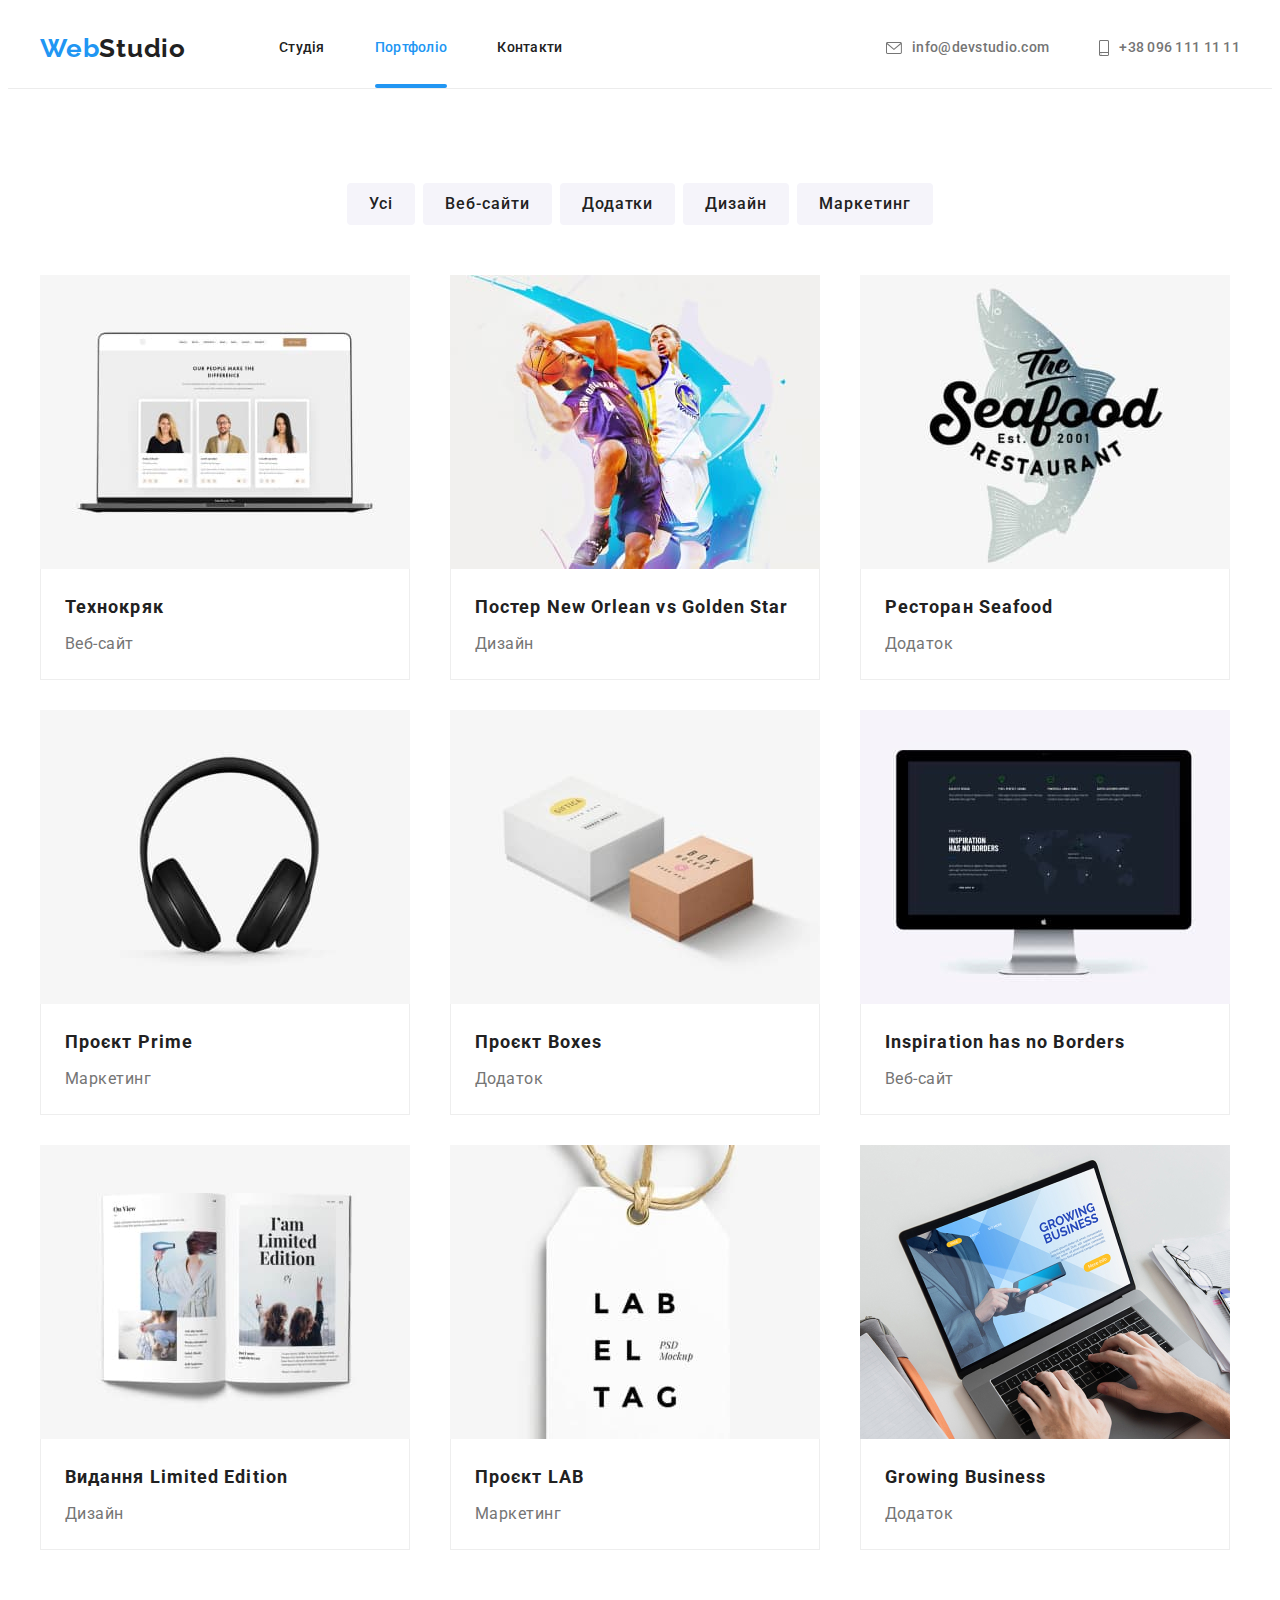
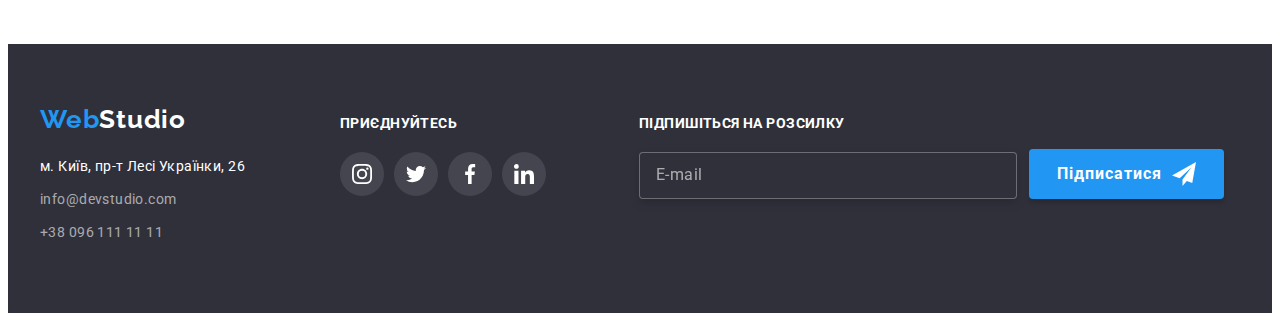
==== portfolio.html @ 40fc4e9a "start" ====
<!DOCTYPE html>
<html lang="en">
  <head>
    <meta charset="UTF-8" />
    <meta http-equiv="X-UA-Compatible" content="IE=edge" />
    <meta name="viewport" content="width=device-width, initial-scale=1.0" />
    <title>Портфоліо</title>
    <link rel="preconnect" href="https://fonts.googleapis.com" />
    <link rel="preconnect" href="https://fonts.gstatic.com" crossorigin />
    <link
      href="https://fonts.googleapis.com/css2?&family=Raleway:wght@700&family=Roboto:wght@400;500;700;900&display=swap"
      rel="stylesheet"
    />
    <link
      rel="stylesheet"
      href="https://cdnjs.cloudflare.com/ajax/libs/modern-normalize/1.1.0/modern-normalize.min.css"
      integrity="sha512-wpPYUAdjBVSE4KJnH1VR1HeZfpl1ub8YT/NKx4PuQ5NmX2tKuGu6U/JRp5y+Y8XG2tV+wKQpNHVUX03MfMFn9Q=="
      crossorigin="anonymous"
      referrerpolicy="no-referrer"
    />
    <link rel="stylesheet" href="./css/main.min.css" />
    <!-- <link rel="stylesheet" href="./css/style.css" /> -->
  </head>
  <body>
    <!-------------------- Шапка ---------------------->
    <header class="header">
      <div class="container header__container">
        <nav class="header__nav">
          <a href="./index.html" class="header__logo">Web<span>Studio</span></a>
          <ul class="header__list">
            <li class="header-list__item">
              <a href="./index.html" class="page"> Студія </a>
            </li>
            <li class="header-list__item">
              <a href="./portfolio.html" class="page current">Портфоліо</a>
            </li>
            <li class="header-list__item">
              <a href="./contacts.html" class="page">Контакти</a>
            </li>
          </ul>
        </nav>
        <ul class="header-adress">
          <li class="header-adress__item">
            <a href="mailto:info@devstudio.com" class="header-adress__link">
              <svg width="16" height="12">
                <use href="./images/sprite.svg#icon-mail"></use>
              </svg>
              info@devstudio.com
            </a>
          </li>
          <li class="header-adress__item">
            <a href="tel:+380961111111" class="header-adress__link">
              <svg width="10" height="16">
                <use href="./images/sprite.svg#icon-smartphone"></use>
              </svg>
              +38 096 111 11 11
            </a>
          </li>
        </ul>
      </div>
    </header>
    <main>
      <!-------------------- Наші роботи ---------------------->
      <section class="works">
        <div class="container works-container">
          <h1 class="visually-hidden">Наші роботи</h1>
          <ul class="works-list-top">
            <li class="works-item-top">
              <button type="button" class="button-all btn">Усі</button>
            </li>
            <li class="works-item-top">
              <button type="button" class="button-web btn">Веб-сайти</button>
            </li>
            <li class="works-item-top">
              <button type="button" class="button-add btn">Додатки</button>
            </li>
            <li class="works-item-top">
              <button type="button" class="button-design btn">Дизайн</button>
            </li>
            <li class="works-item-top">
              <button type="button" class="button-mark btn">Маркетинг</button>
            </li>
          </ul>
          <ul class="works-list-bottom">
            <li class="works-item-bottom cards">
              <a class="works-link cards-link" href="#">
                <div class="box">
                  <img
                    src="./images/technokrak.jpg"
                    alt="Технокряк"
                    width="370"
                    height="294"
                  />
                  <p class="works-text-box">
                    Ресурс пропонує комплексні пропозиції з різним рівнем
                    функціоналу та сервісів. Все це дозволить відвідувачу
                    отримати вичерпні відомості про компанію чи приватну особу.
                  </p>
                </div>
                <div class="border-text-card">
                  <h2 class="works-h-two">Технокряк</h2>
                  <p class="works-text">Веб-сайт</p>
                </div>
              </a>
            </li>
            <li class="works-item-bottom cards">
              <a class="works-link cards-link" href="#">
                <div class="box">
                  <img
                    src="./images/basketball.jpg"
                    alt="Постер New Orlean vs Golden Star"
                    width="370"
                    height="294"
                  />
                  <p class="works-text-box">
                    Ресурс пропонує комплексні пропозиції з різним рівнем
                    функціоналу та сервісів. Все це дозволить відвідувачу
                    отримати вичерпні відомості про компанію чи приватну особу.
                  </p>
                </div>
                <div class="border-text-card">
                  <h2 class="works-h-two">Постер New Orlean vs Golden Star</h2>
                  <p class="works-text">Дизайн</p>
                </div>
              </a>
            </li>
            <li class="works-item-bottom cards">
              <a class="works-link cards-link" href="#">
                <div class="box">
                  <img
                    src="./images/restaurant.jpg"
                    alt="Ресторан Seafood"
                    width="370"
                    height="294"
                  />
                  <p class="works-text-box">
                    Ресурс пропонує комплексні пропозиції з різним рівнем
                    функціоналу та сервісів. Все це дозволить відвідувачу
                    отримати вичерпні відомості про компанію чи приватну особу.
                  </p>
                </div>
                <div class="border-text-card">
                  <h2 class="works-h-two">Ресторан Seafood</h2>
                  <p class="works-text">Додаток</p>
                </div>
              </a>
            </li>
            <li class="works-item-bottom cards">
              <a class="works-link cards-link" href="#">
                <div class="box">
                  <img
                    src="./images/voise.jpg"
                    alt="Проєкт Prime"
                    width="370"
                    height="294"
                  />
                  <p class="works-text-box">
                    Ресурс пропонує комплексні пропозиції з різним рівнем
                    функціоналу та сервісів. Все це дозволить відвідувачу
                    отримати вичерпні відомості про компанію чи приватну особу.
                  </p>
                </div>
                <div class="border-text-card">
                  <h2 class="works-h-two">Проєкт Prime</h2>
                  <p class="works-text">Маркетинг</p>
                </div>
              </a>
            </li>
            <li class="works-item-bottom cards">
              <a class="works-link cards-link" href="#">
                <div class="box">
                  <img
                    src="./images/boxes.jpg"
                    alt="Проєкт Boxes"
                    width="370"
                    height="294"
                  />
                  <p class="works-text-box">
                    Ресурс пропонує комплексні пропозиції з різним рівнем
                    функціоналу та сервісів. Все це дозволить відвідувачу
                    отримати вичерпні відомості про компанію чи приватну особу.
                  </p>
                </div>
                <div class="border-text-card">
                  <h2 class="works-h-two">Проєкт Boxes</h2>
                  <p class="works-text">Додаток</p>
                </div>
              </a>
            </li>
            <li class="works-item-bottom cards">
              <a class="works-link cards-link" href="#">
                <div class="box">
                  <img
                    src="./images/computer.jpg"
                    alt="Inspiration has no Borders"
                    width="370"
                    height="294"
                  />
                  <p class="works-text-box">
                    Ресурс пропонує комплексні пропозиції з різним рівнем
                    функціоналу та сервісів. Все це дозволить відвідувачу
                    отримати вичерпні відомості про компанію чи приватну особу.
                  </p>
                </div>
                <div class="border-text-card">
                  <h2 class="works-h-two">Inspiration has no Borders</h2>
                  <p class="works-text">Веб-сайт</p>
                </div>
              </a>
            </li>
            <li class="works-item-bottom cards">
              <a class="works-link cards-link" href="#">
                <div class="box">
                  <img
                    src="./images/book.jpg"
                    alt="Видання Limited Edition"
                    width="370"
                    height="294"
                  />
                  <p class="works-text-box">
                    Ресурс пропонує комплексні пропозиції з різним рівнем
                    функціоналу та сервісів. Все це дозволить відвідувачу
                    отримати вичерпні відомості про компанію чи приватну особу.
                  </p>
                </div>
                <div class="border-text-card">
                  <h2 class="works-h-two">Видання Limited Edition</h2>
                  <p class="works-text">Дизайн</p>
                </div>
              </a>
            </li>
            <li class="works-item-bottom cards">
              <a class="works-link cards-link" href="#">
                <div class="box">
                  <img
                    src="./images/ticket.jpg"
                    alt="Проєкт LAB"
                    width="370"
                    height="294"
                  />
                  <p class="works-text-box">
                    Ресурс пропонує комплексні пропозиції з різним рівнем
                    функціоналу та сервісів. Все це дозволить відвідувачу
                    отримати вичерпні відомості про компанію чи приватну особу.
                  </p>
                </div>
                <div class="border-text-card">
                  <h2 class="works-h-two">Проєкт LAB</h2>
                  <p class="works-text">Маркетинг</p>
                </div>
              </a>
            </li>
            <li class="works-item-bottom cards">
              <a class="works-link cards-link" href="#">
                <div class="box">
                  <img
                    src="./images/laptop.jpg"
                    alt="Growing Business"
                    width="370"
                    height="294"
                  />
                  <p class="works-text-box">
                    Ресурс пропонує комплексні пропозиції з різним рівнем
                    функціоналу та сервісів. Все це дозволить відвідувачу
                    отримати вичерпні відомості про компанію чи приватну особу.
                  </p>
                </div>
                <div class="border-text-card">
                  <h2 class="works-h-two">Growing Business</h2>
                  <p class="works-text">Додаток</p>
                </div>
              </a>
            </li>
          </ul>
        </div>
      </section>
    </main>
    <!-------------------- Укриття ---------------------->
    <footer class="footer">
      <div class="container footer-container">
        <div class="footer-box-one">
          <a href="./index.html" class="footer__logo">Web<span>Studio</span></a>
          <address class="address">
            <ul class="footer-list">
              <li class="footer-item">
                <a
                  href="https://goo.gl/maps/U3GMHrHtX6qRxoSj9"
                  rel="noopener nofollow noreferrer"
                  target="_blank"
                  class="map"
                  >м. Київ, пр-т Лесі Українки, 26</a
                >
              </li>
              <li class="footer-item">
                <a href="mailto:info@devstudio.com" class="footer-adress-link"
                  >info@devstudio.com</a
                >
              </li>
              <li class="footer-item">
                <a href="tel:+380961111111" class="footer-adress-link"
                  >+38 096 111 11 11</a
                >
              </li>
            </ul>
          </address>
        </div>
        <div class="footer-box-two">
          <h3 class="footer-h-three">приєднуйтесь</h3>
          <ul class="footer-icon-list">
            <li class="footer-icon-item">
              <a href="#" class="footer-icon-link">
                <svg width="20" height="20">
                  <use href="./images/sprite.svg#icon-instagram"></use>
                </svg>
              </a>
            </li>
            <li class="footer-icon-item">
              <a href="#" class="footer-icon-link">
                <svg width="20" height="20">
                  <use href="./images/sprite.svg#icon-twitter"></use>
                </svg>
              </a>
            </li>
            <li class="footer-icon-item">
              <a href="#" class="footer-icon-link">
                <svg width="20" height="20">
                  <use href="./images/sprite.svg#icon-facebook"></use>
                </svg>
              </a>
            </li>
            <li class="footer-icon-item">
              <a href="#" class="footer-icon-link">
                <svg width="20" height="20">
                  <use href="./images/sprite.svg#icon-linkedin"></use>
                </svg>
              </a>
            </li>
          </ul>
        </div>
        <div class="footer-box-three">
          <form class="form-box">
            <label for="email">
              <span class="form-text">Підпишіться на розсилку</span>
              <input
                id="email"
                class="form-input"
                type="email"
                placeholder="E-mail"
                name="email"
                autocomplete="email"
              />
            </label>
            <button type="submit" class="form-btn">
              Підписатися
              <svg width="24" height="24">
                <use href="./images/sprite.svg#icon-telegram"></use>
              </svg>
            </button>
          </form>
        </div>
      </div>
    </footer>
  </body>
</html>
---- css/main.min.css ----
h1,h2,h3,h4,h5,h6,ul,p{margin:0px;padding:0px;border:0px}address{font-style:normal}a{text-decoration:none}img{display:block}.container{width:1200px;padding-left:15px;padding-right:15px;margin:0 auto}@media screen and (max-width: 767px){.container{width:100%}}.visually-hidden{position:absolute;white-space:nowrap;width:1px;height:1px;overflow:hidden;border:0;padding:0;clip:rect(0 0 0 0);-webkit-clip-path:inset(50%);clip-path:inset(50%);margin:-1px}.header__logo{font-family:"Raleway",sans-serif;font-weight:700;font-size:26px;line-height:1.19;letter-spacing:.03em;color:#2196f3;text-decoration:none;display:inline-block;margin-right:93px}.header__logo>span{font-family:"Raleway",sans-serif;font-weight:700;font-size:26px;line-height:1.19;letter-spacing:.03em;color:#212121;display:inline-block}.header{border-bottom:1px solid #ececec}.header__container{display:flex}.header__nav{display:flex;align-items:center}.header__list{list-style:none;display:flex;gap:50px}.page{position:relative;text-decoration:none;font-family:"Roboto",sans-serif;font-weight:500;font-size:14px;line-height:1.14;letter-spacing:.02em;color:#212121;display:inline-block;padding-top:32px;padding-bottom:32px;transition:color 250ms cubic-bezier(0.4, 0, 0.2, 1)}.page:hover{color:#2196f3;transition:color 250ms cubic-bezier(0.4, 0, 0.2, 1)}.page:focus{color:#2196f3;transition:color 250ms cubic-bezier(0.4, 0, 0.2, 1)}.header-adress{list-style:none;display:flex;margin-left:auto;gap:50px;align-items:center}.header-adress__link{text-decoration:none;font-family:"Roboto",sans-serif;font-weight:500;font-size:14px;line-height:1.14;letter-spacing:.02em;color:#757575;display:inline-block;padding-top:32px;padding-bottom:32px;fill:#757575;display:flex;align-items:center;gap:10px;transition:color 250ms cubic-bezier(0.4, 0, 0.2, 1),fill 250ms cubic-bezier(0.4, 0, 0.2, 1)}.header-adress__link:hover{color:#2196f3;fill:#2196f3;transition:color 250ms cubic-bezier(0.4, 0, 0.2, 1),fill 250ms cubic-bezier(0.4, 0, 0.2, 1)}.header-adress__link:focus{color:#2196f3;fill:#2196f3;transition:color 250ms cubic-bezier(0.4, 0, 0.2, 1),fill 250ms cubic-bezier(0.4, 0, 0.2, 1)}.current{color:#2196f3}.current::after{content:"";position:absolute;background-color:#2196f3;border-radius:2px;width:100%;height:4px;left:0;bottom:0}.backdrop{position:fixed;width:100%;height:100%;top:0;left:0;opacity:1;background-color:rgba(0,0,0,.2);transition:visibility 250ms cubic-bezier(0.4, 0, 0.2, 1),opacity 250ms cubic-bezier(0.4, 0, 0.2, 1)}.backdrop.is-hidden{visibility:none;opacity:0;pointer-events:none}.backdrop.is-hidden>.modal{transform:scaleX(0)}.modal-button{position:absolute;top:10px;right:10px;display:flex;width:30px;height:30px;background:#fff;border:1px solid rgba(0,0,0,.1);border-radius:50%;cursor:pointer;align-items:center;justify-content:center;transition:border 250ms cubic-bezier(0.4, 0, 0.2, 1),fill 250ms cubic-bezier(0.4, 0, 0.2, 1)}.modal-button:hover{border:1px solid #2196f3;transition:border 250ms cubic-bezier(0.4, 0, 0.2, 1),fill 250ms cubic-bezier(0.4, 0, 0.2, 1);fill:#2196f3}.modal-button:focus{border:1px solid #2196f3;transition:border 250ms cubic-bezier(0.4, 0, 0.2, 1),fill 250ms cubic-bezier(0.4, 0, 0.2, 1);fill:#2196f3}.modal{position:absolute;width:528px;height:581px;top:50%;left:50%;translate:-50% -50%;padding:40px;background-color:#fff;box-shadow:0px 1px 3px rgba(0,0,0,.12),0px 1px 1px rgba(0,0,0,.14),0px 2px 1px rgba(0,0,0,.2);border-radius:4px;transform:scaleX(100%);transition:transform 1000ms cubic-bezier(0.4, 0, 0.2, 1)}.icon-modal-btn{transform:rotateZ(0deg);transition:transform 1000ms cubic-bezier(0.4, 0, 0.2, 1)}.modal-button:hover .icon-modal-btn,.modal-button:focus .icon-modal-btn{transform:rotateZ(360deg)}.modal-tittle{font-family:"Roboto",sans-serif;font-weight:700;font-size:20px;line-height:1.15;text-align:center;letter-spacing:.03em;color:#212121;margin-bottom:12px}.form-text-modal{display:block;font-family:"Roboto",sans-serif;font-weight:400;font-size:12px;line-height:1.1666666667;letter-spacing:.01em;margin-bottom:4px;color:#757575}.form-name-box{margin-bottom:10px}.form-tel-box{margin-bottom:10px}.form-email-box{margin-bottom:10px}.form-textarea-box{margin-bottom:20px}.input-modal{width:100%;height:40px;padding-left:42px;border:1px solid rgba(33,33,33,.2);border-radius:4px}.textarea{font-family:"Roboto";font-style:normal;font-weight:400;font-size:12px;line-height:14px;letter-spacing:.01em;width:100%;border:1px solid rgba(33,33,33,.2);border-radius:4px;resize:none;padding-top:12px;padding-left:16px}.textarea:focus{outline:rgba(0,0,0,0);border-color:#2196f3}.textarea::-moz-placeholder{font-family:"Roboto",sans-serif;font-weight:400;font-size:12px;line-height:1.16;letter-spacing:.01em;color:rgba(117,117,117,.5)}.textarea:-ms-input-placeholder{font-family:"Roboto",sans-serif;font-weight:400;font-size:12px;line-height:1.16;letter-spacing:.01em;color:rgba(117,117,117,.5)}.textarea::placeholder{font-family:"Roboto",sans-serif;font-weight:400;font-size:12px;line-height:1.16;letter-spacing:.01em;color:rgba(117,117,117,.5)}.modal-checkbox{position:absolute;white-space:nowrap;width:1px;height:1px;overflow:hidden;border:0;padding:0;clip:rect(0 0 0 0);-webkit-clip-path:inset(50%);clip-path:inset(50%);margin:-1px}.checkbox-flex{display:flex;justify-content:center;align-items:center;margin-bottom:30px}.checkbox-text{display:flex;font-family:"Roboto",sans-serif;font-weight:400;font-size:14px;line-height:1.71;letter-spacing:.03em;color:#757575;align-items:center;gap:8px}.checkbox-link{color:#2196f3;text-decoration:underline}.span-icon{width:16px;height:15px;border:2px solid #212121;border-radius:4px;cursor:pointer;margin-right:8px}.modal-checkbox:checked+.span-icon{border:rgba(0,0,0,0);background-image:url(../images/icon-check.svg);background-position:center;background-repeat:no-repeat;background-size:contain;background-color:#2196f3}.form-modal-btn{display:block;font-family:"Roboto",sans-serif;font-weight:700;font-size:16px;line-height:1.87;margin:0 auto;padding:10px 52px;letter-spacing:.06em;color:#fff;background:#2196f3;box-shadow:0px 4px 4px rgba(0,0,0,.15);border-radius:4px;border:none;cursor:pointer;transition:background-color 250ms cubic-bezier(0.4, 0, 0.2, 1),box-shadow 250ms cubic-bezier(0.4, 0, 0.2, 1)}.form-modal-btn:hover{background-color:#188ce8;transition:background-color 250ms cubic-bezier(0.4, 0, 0.2, 1),box-shadow 250ms cubic-bezier(0.4, 0, 0.2, 1)}.form-modal-btn:focus{background-color:#188ce8;transition:background-color 250ms cubic-bezier(0.4, 0, 0.2, 1),box-shadow 250ms cubic-bezier(0.4, 0, 0.2, 1)}.input-wrap{position:relative}.icon-modal{position:absolute;left:12px;top:50%;transform:translateY(-50%)}.input-modal:focus{outline:rgba(0,0,0,0);border:1px solid #2196f3}.input-modal:focus+.icon-modal{fill:#2196f3}.hero{background-color:#c4c4c4;background-image:linear-gradient(to right, rgba(47, 48, 58, 0.4), rgba(47, 48, 58, 0.4)),url(../images/background.jpg);background-repeat:no-repeat;background-size:cover;background-position:center;text-align:center;padding-top:200px;padding-bottom:200px;max-width:1600px;margin:0 auto}.hero-h-one{font-family:"Roboto",sans-serif;font-weight:900;font-size:44px;line-height:1.36em;letter-spacing:.06em;text-transform:uppercase;color:#fff;text-align:center;max-width:696px;margin:0 auto 30px}@media screen and (max-width: 479px){.hero-h-one{font-family:"Roboto",sans-serif;font-weight:900;font-size:26px;line-height:1.62;text-align:center;letter-spacing:.06em;text-transform:uppercase;color:#fff}}.hero-btn{font-family:"Roboto";font-weight:700;font-size:16px;line-height:1.87;letter-spacing:.06em;color:#fff;background:#2196f3;border-radius:4px;border:none;cursor:pointer;display:inline;width:216px;height:50px;box-shadow:0px 4px 4px rgba(0,0,0,.15);transition:background-color 250ms cubic-bezier(0.4, 0, 0.2, 1),box-shadow 250ms cubic-bezier(0.4, 0, 0.2, 1)}.hero-btn:hover{background:#188ce8;transition:background-color 250ms cubic-bezier(0.4, 0, 0.2, 1),box-shadow 250ms cubic-bezier(0.4, 0, 0.2, 1)}.hero-btn:focus{background:#188ce8;transition:background-color 250ms cubic-bezier(0.4, 0, 0.2, 1),box-shadow 250ms cubic-bezier(0.4, 0, 0.2, 1)}.btn{cursor:pointer;font-family:"Roboto";font-weight:500;font-size:16px;line-height:30px;display:flex;align-items:center;text-align:center;letter-spacing:.06em;color:#212121;background:#f5f4fa;border-radius:4px;border:none;transition:background-color 250ms cubic-bezier(0.4, 0, 0.2, 1),box-shadow 250ms cubic-bezier(0.4, 0, 0.2, 1)}.btn:hover{background-color:#2196f3;color:#fff;box-shadow:0px 3px 1px rgba(0,0,0,.1),0px 1px 2px rgba(0,0,0,.08),0px 2px 2px rgba(0,0,0,.12);border-radius:4px;transition:background-color 250ms cubic-bezier(0.4, 0, 0.2, 1),box-shadow 250ms cubic-bezier(0.4, 0, 0.2, 1)}.btn:focus{background-color:#2196f3;color:#fff;box-shadow:0px 3px 1px rgba(0,0,0,.1),0px 1px 2px rgba(0,0,0,.08),0px 2px 2px rgba(0,0,0,.12);border-radius:4px;transition:background-color 250ms cubic-bezier(0.4, 0, 0.2, 1),box-shadow 250ms cubic-bezier(0.4, 0, 0.2, 1)}.advantages{padding-top:94px;padding-bottom:94px}.advantages-item{width:270px}@media screen and (min-width: 480px){.advantages-item{width:450px;display:inline-block}}.advantages-icon__box{background-color:#f5f4fa;width:270px;padding-top:25px;padding-bottom:25px}.advantages__icon{display:block;margin:0 auto}.advantages__list{list-style:none;display:flex;gap:30px}.advantages__point{font-family:"Roboto";font-weight:700;font-size:14px;line-height:1.14;letter-spacing:.03em;text-transform:uppercase;color:#212121;margin-top:30px}.advantages__text{font-family:"Roboto";font-weight:400;font-size:14px;line-height:1.71;letter-spacing:.03em;color:#757575;margin-top:10px}.about{padding-bottom:94px}.about__list{list-style:none;display:flex;align-items:center;gap:30px}.about__item{position:relative}.about-content{position:absolute;bottom:0;width:100%;padding-top:27px;padding-bottom:27px;background:rgba(47,48,58,.8)}.about__point{font-family:"Roboto",sans-serif;font-weight:700;font-size:14px;line-height:1.14;text-align:center;letter-spacing:.03em;text-transform:uppercase;color:#fff}.about__container{text-align:center}.about__title{font-family:"Roboto";font-weight:700;font-size:36px;line-height:1.16;letter-spacing:.03em;color:#212121;margin-bottom:50px}.team{background:#f5f4fa;padding-top:94px;padding-bottom:94px}.team-container{margin:0 auto;text-align:center}.team-list{list-style:none;display:flex;gap:30px}.team-item{background:#fff;padding-bottom:30px;border-radius:0px 0px 4px 4px;flex-wrap:wrap;max-width:270px;box-shadow:0px 1px 3px rgba(0,0,0,.12),0px 1px 1px rgba(0,0,0,.14),0px 2px 1px rgba(0,0,0,.2);border-radius:0px 0px 4px 4px}.team-icon-list{display:flex;list-style:none;justify-content:center;gap:10px;margin-top:16px}.team-icon-link{display:flex;background-color:#fff;width:44px;height:44px;align-items:center;justify-content:center;border-radius:50%;fill:#afb1b8;transition:background-color 250ms cubic-bezier(0.4, 0, 0.2, 1),fill 250ms cubic-bezier(0.4, 0, 0.2, 1)}.team-icon-link:hover{fill:#fff;background-color:#2196f3;transition:background-color 250ms cubic-bezier(0.4, 0, 0.2, 1),fill 250ms cubic-bezier(0.4, 0, 0.2, 1)}.team-icon-link:focus{fill:#fff;background-color:#2196f3;transition:background-color 250ms cubic-bezier(0.4, 0, 0.2, 1),fill 250ms cubic-bezier(0.4, 0, 0.2, 1)}.team-h-two{font-family:"Roboto";font-weight:700;font-size:36px;line-height:1.16;letter-spacing:.03em;color:#212121;margin-bottom:50px}.team-h-three{font-family:"Roboto";font-weight:500;font-size:16px;line-height:1.18;letter-spacing:.03em;margin-top:30px}.team-text{font-family:"Roboto";font-weight:400;font-size:16px;line-height:1.18;letter-spacing:.03em;color:#757575;margin-top:10px}.clients{padding-top:94px;padding-bottom:94px}.client-h-two{font-family:"Roboto";font-weight:700;font-size:36px;line-height:1.16;text-align:center;letter-spacing:.03em;color:#212121;margin-bottom:50px}.client-icon-list{display:flex;list-style:none;gap:30px}.client-icon-link{fill:#afb1b8;align-items:center;justify-content:center;display:flex;border:1px solid #afb1b8;border-radius:4px;width:170px;height:92px;transition:fill 250ms cubic-bezier(0.4, 0, 0.2, 1),border 250ms cubic-bezier(0.4, 0, 0.2, 1)}.client-icon-link:hover{fill:#2196f3;border:1px solid #2196f3;transition:fill 250ms cubic-bezier(0.4, 0, 0.2, 1),border 250ms cubic-bezier(0.4, 0, 0.2, 1)}.client-icon-link:focus{fill:#2196f3;border:1px solid #2196f3;transition:fill 250ms cubic-bezier(0.4, 0, 0.2, 1),border 250ms cubic-bezier(0.4, 0, 0.2, 1)}.works-list-top{list-style:none;display:flex;gap:8px;align-items:center;justify-content:center;margin-bottom:50px}.button-all{padding:6px 22px}.button-web{padding:6px 22px}.button-add{padding:6px 22px}.button-design{padding:6px 22px}.button-mark{padding:6px 22px}.works{padding-top:94px;padding-bottom:94px}.works-list-bottom{list-style:none;display:flex;flex-wrap:wrap;gap:30px}.works-link{display:inline-block;transition:box-shadow 250ms cubic-bezier(0.4, 0, 0.2, 1)}.works-link:hover{box-shadow:0px 1px 1px rgba(0,0,0,.12),0px 4px 4px rgba(0,0,0,.06),1px 4px 6px rgba(0,0,0,.16);transition:box-shadow 250ms cubic-bezier(0.4, 0, 0.2, 1)}.works-link:focus{box-shadow:0px 1px 1px rgba(0,0,0,.12),0px 4px 4px rgba(0,0,0,.06),1px 4px 6px rgba(0,0,0,.16);transition:box-shadow 250ms cubic-bezier(0.4, 0, 0.2, 1)}.works-list-btn{display:flex}.works-h-two{font-family:"Roboto",sans-serif;font-weight:700;font-size:18px;line-height:2;letter-spacing:.06em;color:#212121;margin-bottom:4px}.cards{flex-basis:calc((100% - 60px)/3)}.border-text-card{border-right:1px solid #eee;border-bottom:1px solid #eee;border-left:1px solid #eee;align-items:center;padding:20px 24px}.works-text{font-family:"Roboto";font-weight:400;font-size:16px;line-height:1.87;letter-spacing:.03em;color:#757575}.works-link:hover .works-text-box{transform:translateY(0)}.works-link:focus .works-text-box{transform:translateY(0)}.box{position:relative;overflow:hidden}.works-text-box{position:absolute;bottom:0;left:0;width:100%;height:100%;padding:63px 24px;font-family:"Roboto",sans-serif;font-weight:400;font-size:18px;line-height:1.55;letter-spacing:.03em;color:#fff;background-color:rgba(33,150,243,.9);transform:translateY(100%);transition:transform 250ms cubic-bezier(0.4, 0, 0.2, 1)}.footer__logo{font-family:"Raleway",sens-serif;font-weight:700;font-size:26px;line-height:1.19;letter-spacing:.03em;color:#2196f3;text-decoration:none;display:inline-block;margin-bottom:20px}.footer__logo>span{color:#fff}.footer{background-color:#2f303a;padding-top:60px;padding-bottom:60px}.footer-container{display:flex;align-items:baseline}.footer-box-one{margin-right:70px;width:230px}.footer-h-three{font-family:"Roboto",sans-serif;font-weight:700;font-size:14px;line-height:1.14;letter-spacing:.03em;text-transform:uppercase;color:#fff;margin-bottom:20px}.footer-icon-list{list-style:none;display:flex;gap:10px}.footer-icon-link{display:flex;background:rgba(255,255,255,.1);width:44px;height:44px;align-items:center;justify-content:center;border-radius:50%;fill:#fff;transition:background-color 250ms cubic-bezier(0.4, 0, 0.2, 1)}.footer-icon-link:hover{background:#2196f3;transition:background-color 250ms cubic-bezier(0.4, 0, 0.2, 1)}.footer-icon-link:focus{background:#2196f3;transition:background-color 250ms cubic-bezier(0.4, 0, 0.2, 1)}.footer-list{list-style:none}.footer-item{margin-bottom:9px}.map{font-family:"Roboto",sans-serif;font-weight:400;font-size:14px;line-height:1.71;letter-spacing:.03em;color:#fff;transition:color 250ms cubic-bezier(0.4, 0, 0.2, 1)}.map:focus{color:#2196f3;transition:color 250ms cubic-bezier(0.4, 0, 0.2, 1)}.map:hover{color:#2196f3;transition:color 250ms cubic-bezier(0.4, 0, 0.2, 1)}.footer-adress-link{font-family:"Roboto";font-weight:400;font-size:14px;line-height:1.71;letter-spacing:.03em;color:rgba(255,255,255,.6);transition:color 250ms cubic-bezier(0.4, 0, 0.2, 1)}.footer-adress-link:focus{color:#2196f3;transition:color 250ms cubic-bezier(0.4, 0, 0.2, 1)}.footer-adress-link:hover{color:#2196f3;transition:color 250ms cubic-bezier(0.4, 0, 0.2, 1)}.footer-box-three{margin-left:93px}.form-box{display:flex;align-items:flex-end}.form-text{font-family:"Roboto",sans-serif;font-weight:700;font-size:14px;line-height:1.14;letter-spacing:.03em;text-transform:uppercase;display:block;margin-bottom:20px;color:#fff}.form-btn{gap:10px;font-family:"Roboto",sans-serif;font-weight:700;font-size:16px;line-height:1.87;display:flex;align-items:center;text-align:center;letter-spacing:.06em;height:50px;bottom:0;margin-left:12px;padding:10px 28px;color:#fff;cursor:pointer;background:#2196f3;box-shadow:0px 4px 4px rgba(0,0,0,.15);border-radius:4px;border-color:rgba(255,255,255,.3764705882);border:none;transition:background-color 250ms cubic-bezier(0.4, 0, 0.2, 1),box-shadow 250ms cubic-bezier(0.4, 0, 0.2, 1)}.form-btn:hover{background:#188ce8;transition:background-color 250ms cubic-bezier(0.4, 0, 0.2, 1),box-shadow 250ms cubic-bezier(0.4, 0, 0.2, 1)}.form-btn:focus{background:#188ce8;transition:background-color 250ms cubic-bezier(0.4, 0, 0.2, 1),box-shadow 250ms cubic-bezier(0.4, 0, 0.2, 1)}.form-input{min-width:358px;color:rgba(255,255,255,.3764705882);background-color:#2f303a;padding-top:15px;padding-bottom:15px;padding-left:16px;border:1px solid rgba(255,255,255,.3);filter:drop-shadow(0px 4px 4px rgba(0, 0, 0, 0.15));border-radius:4px}.form-input:focus{outline:rgba(0,0,0,0);border-color:#2196f3}.form-input::-moz-placeholder{font-family:"Roboto",sans-serif;font-weight:400;font-size:16px;line-height:1.25;align-items:center;letter-spacing:.03em;color:rgba(255,255,255,.6)}.form-input:-ms-input-placeholder{font-family:"Roboto",sans-serif;font-weight:400;font-size:16px;line-height:1.25;align-items:center;letter-spacing:.03em;color:rgba(255,255,255,.6)}.form-input::placeholder{font-family:"Roboto",sans-serif;font-weight:400;font-size:16px;line-height:1.25;align-items:center;letter-spacing:.03em;color:rgba(255,255,255,.6)}/*# sourceMappingURL=main.min.css.map */
---- css/style.css ----
:root {
  --background-btn: #f5f4fa;
  --background-hero: #2f303a;
  --text-color: #212121;
  --hover-color: #2196f3;
  --adress-color: #757575;
  --secondary-hover: #ffffff;
  --icon-color: #afb1b8;
  --cubic: cubic-bezier(0.4, 0, 0.2, 1);
}

h1,
h2,
h3,
h4,
h5,
h6,
ul,
p {
  margin: 0px;
  padding: 0px;
  border: 0px;
}

address {
  font-style: normal;
}

a {
  text-decoration: none;
}

img {
  display: block;
}

section {
  /* outline: 2px solid red; */
}
.container {
  width: 1200px;
  padding-left: 15px;
  padding-right: 15px;
  margin: 0 auto;
}

/* --------------------------------------------- Шапка --------------------------------------------- */
.header {
  /* padding: 25px 215px; */
  border-bottom: 1px solid #ececec;
}
.header__container {
  display: flex;
  /* justify-content: space-between; */
}
.header__logo {
  font-family: "Raleway", sens-serif;
  font-weight: 700;
  font-size: 26px;
  line-height: 1.19;
  letter-spacing: 0.03em;
  color: var(--hover-color);
  text-decoration: none;
  display: inline-block;
  margin-right: 93px;
}

.header__logo > span {
  font-family: "Raleway", sens-serif;
  font-weight: 700;
  font-size: 26px;
  line-height: 1.19;
  letter-spacing: 0.03em;
  color: var(--text-color);
  display: inline-block;
}
.header__nav {
  display: flex;
  align-items: center;
}
.header__list {
  list-style: none;
  display: flex;
  gap: 50px;
}
.page {
  position: relative;
  text-decoration: none;
  font-family: "Roboto", sans-serif;
  font-weight: 500;
  font-size: 14px;
  line-height: 1.14;
  letter-spacing: 0.02em;
  color: var(--text-color);
  display: inline-block;
  padding-top: 32px;
  padding-bottom: 32px;
  transition: color 250ms var(--cubic);
}
.page:hover {
  color: var(--hover-color);
  transition: color 250ms var(--cubic);
}
.page:focus {
  color: var(--hover-color);
  transition: color 250ms var(--cubic);
}
.header-adress {
  list-style: none;
  display: flex;
  margin-left: auto;
  gap: 50px;
  align-items: center;
}

.header-adress__link {
  text-decoration: none;
  font-family: "Roboto", sans-serif;
  font-weight: 500;
  font-size: 14px;
  line-height: 1.14;
  letter-spacing: 0.02em;
  color: var(--adress-color);
  display: inline-block;
  padding-top: 32px;
  padding-bottom: 32px;
  fill: #757575;

  display: flex;
  align-items: center;
  gap: 10px;
  transition: color 250ms var(--cubic), fill 250ms var(--cubic);
}

.header-adress__link:hover {
  color: var(--hover-color);
  fill: var(--hover-color);
  transition: color 250ms var(--cubic), fill 250ms var(--cubic);
}
.header-adress__link:focus {
  color: var(--hover-color);
  fill: var(--hover-color);
  transition: color 250ms var(--cubic), fill 250ms var(--cubic);
}
.current {
  color: var(--hover-color);
}

.current::after {
  content: "";
  position: absolute;
  background-color: var(--hover-color);
  border-radius: 2px;
  width: 100%;
  height: 4px;

  left: 0;
  bottom: 0;
}

/* --------------------------------------------- Герой --------------------------------------------- */
.hero {
  background-color: #c4c4c4;
  background-image: linear-gradient(
      to right,
      rgba(47, 48, 58, 0.4),
      rgba(47, 48, 58, 0.4)
    ),
    url(../images/background.jpg);
  background-repeat: no-repeat;
  background-size: cover;
  text-align: center;
  padding-top: 200px;
  padding-bottom: 200px;
  max-width: 1600px;
  margin: 0 auto;
}

.hero-h-one {
  font-family: "Roboto";
  font-weight: 900;
  font-size: 44px;
  line-height: 1.36em;
  /* text-align: center; */
  letter-spacing: 0.06em;
  text-transform: uppercase;
  color: var(--secondary-hover);
  text-align: center;
  max-width: 696px;
  margin: 0 auto 30px;
}

.hero-btn {
  font-family: "Roboto";
  font-weight: 700;
  font-size: 16px;
  line-height: 1.87;
  letter-spacing: 0.06em;
  color: var(--secondary-hover);
  background: var(--hover-color);
  border-radius: 4px;
  border: none;
  cursor: pointer;
  display: inline;
  width: 216px;
  height: 50px;
  box-shadow: 0px 4px 4px rgba(0, 0, 0, 0.15);
  transition: background-color 250ms var(--cubic), box-shadow 250ms var(--cubic);
}
.hero-btn:hover {
  background: #188ce8;
  transition: background-color 250ms var(--cubic), box-shadow 250ms var(--cubic);
}
.hero-btn:focus {
  background: #188ce8;
  transition: background-color 250ms var(--cubic), box-shadow 250ms var(--cubic);
}
.btn {
  cursor: pointer;
  font-family: "Roboto";
  font-weight: 500;
  font-size: 16px;
  line-height: 30px;
  display: flex;
  align-items: center;
  text-align: center;
  letter-spacing: 0.06em;
  color: var(--text-color);
  background: var(--background-btn);
  border-radius: 4px;
  border: none;
  transition: background-color 250ms var(--cubic), box-shadow 250ms var(--cubic);
}
.btn:hover {
  background-color: var(--hover-color);
  color: var(--secondary-hover);
  box-shadow: 0px 3px 1px rgba(0, 0, 0, 0.1), 0px 1px 2px rgba(0, 0, 0, 0.08),
    0px 2px 2px rgba(0, 0, 0, 0.12);
  border-radius: 4px;
  transition: background-color 250ms var(--cubic), box-shadow 250ms var(--cubic);
}
.btn:focus {
  background-color: var(--hover-color);
  color: var(--secondary-hover);
  box-shadow: 0px 3px 1px rgba(0, 0, 0, 0.1), 0px 1px 2px rgba(0, 0, 0, 0.08),
    0px 2px 2px rgba(0, 0, 0, 0.12);
  border-radius: 4px;
  transition: background-color 250ms var(--cubic), box-shadow 250ms var(--cubic);
}

.backdrop {
  position: fixed;
  width: 100%;
  height: 100%;
  top: 0;
  left: 0;

  opacity: 1;
  background-color: rgba(0, 0, 0, 0.2);
  transition: visibility 250ms var(--cubic), opacity 250ms var(--cubic);
}

.backdrop.is-hidden {
  visibility: none;
  opacity: 0;
  pointer-events: none;
}

.backdrop.is-hidden > .modal {
  transform: scaleX(0);
}

.modal-button {
  position: absolute;
  top: 10px;
  right: 10px;
  display: flex;
  width: 30px;
  height: 30px;
  background: #ffffff;
  border: 1px solid rgba(0, 0, 0, 0.1);
  border-radius: 50%;
  cursor: pointer;

  align-items: center;
  justify-content: center;

  transition: border 250ms var(--cubic), fill 250ms var(--cubic);
}

.modal-button:hover,
.modal-button:focus {
  border: 1px solid var(--hover-color);
  transition: border 250ms var(--cubic), fill 250ms var(--cubic);
  fill: var(--hover-color);
}

.modal {
  position: absolute;
  width: 528px;
  height: 581px;
  top: 50%;
  left: 50%;
  translate: -50% -50%;

  padding: 40px;

  background-color: #ffffff;
  box-shadow: 0px 1px 3px rgba(0, 0, 0, 0.12), 0px 1px 1px rgba(0, 0, 0, 0.14),
    0px 2px 1px rgba(0, 0, 0, 0.2);
  border-radius: 4px;
  transform: scaleX(100%);
  transition: transform 1000ms var(--cubic);
}

.icon-modal-btn {
  transform: rotateZ(0deg);
  transition: transform 1000ms var(--cubic);
}

.modal-button:hover .icon-modal-btn,
.modal-button:focus .icon-modal-btn {
  transform: rotateZ(360deg);
}

.modal-tittle {
  font-family: "Roboto", sans-serif;
  font-weight: 700;
  font-size: 20px;
  line-height: 1.15;
  text-align: center;
  letter-spacing: 0.03em;

  color: #212121;

  margin-bottom: 12px;
}

.form-text-modal {
  display: block;
  font-family: "Roboto", sans-serif;
  font-weight: 400;
  font-size: 12px;
  line-height: calc(14 / 12);
  letter-spacing: 0.01em;

  margin-bottom: 4px;

  color: #757575;
}

.form-name-box {
  margin-bottom: 10px;
}
.form-tel-box {
  margin-bottom: 10px;
}
.form-email-box {
  margin-bottom: 10px;
}
.form-textarea-box {
  margin-bottom: 20px;
}

.input-modal {
  width: 100%;
  height: 40px;
  padding-left: 42px;
  border: 1px solid rgba(33, 33, 33, 0.2);
  border-radius: 4px;
}

.textarea {
  font-family: "Roboto";
  font-style: normal;
  font-weight: 400;
  font-size: 12px;
  line-height: 14px;
  letter-spacing: 0.01em;

  width: 100%;
  border: 1px solid rgba(33, 33, 33, 0.2);
  border-radius: 4px;
  resize: none;
  padding-top: 12px;
  padding-left: 16px;
}

.textarea:focus {
  outline: transparent;
  border-color: var(--hover-color);
}

.textarea::placeholder {
  font-family: "Roboto", sans-serif;
  font-weight: 400;
  font-size: 12px;
  line-height: 1.16;
  letter-spacing: 0.01em;

  color: rgba(117, 117, 117, 0.5);
}

.modal-checkbox {
  position: absolute;
  white-space: nowrap;
  width: 1px;
  height: 1px;
  overflow: hidden;
  border: 0;
  padding: 0;
  clip: rect(0 0 0 0);
  clip-path: inset(50%);
  margin: -1px;
}

.checkbox-flex {
  display: flex;
  justify-content: center;
  align-items: center;
  margin-bottom: 30px;
}

.checkbox-text {
  display: flex;
  font-family: "Roboto", sans-serif;
  font-weight: 400;
  font-size: 14px;
  line-height: 1.71;

  letter-spacing: 0.03em;

  color: #757575;

  align-items: center;
  gap: 8px;
}

.checkbox-link {
  color: #2196f3;
  text-decoration: underline;
}

.span-icon {
  width: 16px;
  height: 15px;
  border: 2px solid #212121;
  border-radius: 4px;
  cursor: pointer;
  margin-right: 8px;
}

.modal-checkbox:checked + .span-icon {
  border: transparent;
  background-image: url(../images/icon-check.svg);
  background-position: center;
  background-repeat: no-repeat;
  background-size: contain;
  background-color: var(--hover-color);
}

/* .checkbox-text::before {
  content: "";
  width: 16px;
  height: 15px;
  border: 2px solid #212121;
  border-radius: 2px;
}

.modal-checkbox:checked + .checkbox-text::before {
  border: transparent;
  background-color: var(--hover-color);
  background-image: url(../images/sprite.svg#icon-check);
  background-position: center;
  background-size: cover;
  background-repeat: no-repeat;
  fill: #ffffff;
} */

.form-modal-btn {
  display: block;
  font-family: "Roboto", sans-serif;
  font-weight: 700;
  font-size: 16px;
  line-height: 1.87;

  margin: 0 auto;
  padding: 10px 52px;

  letter-spacing: 0.06em;

  color: #ffffff;

  background: #2196f3;
  box-shadow: 0px 4px 4px rgba(0, 0, 0, 0.15);
  border-radius: 4px;
  border: none;
  cursor: pointer;
  transition: background-color 250ms var(--cubic), box-shadow 250ms var(--cubic);
}

.form-modal-btn:hover,
.form-modal-btn:focus {
  background-color: #188ce8;
  transition: background-color 250ms var(--cubic), box-shadow 250ms var(--cubic);
}

.input-wrap {
  position: relative;
}

.icon-modal {
  position: absolute;
  left: 12px;
  top: 50%;
  transform: translateY(-50%);
}

.input-modal:focus {
  outline: transparent;
  border: 1px solid var(--hover-color);
}
.input-modal:focus + .icon-modal {
  fill: var(--hover-color);
}

/* --------------------------------------------- Чому ми? --------------------------------------------- */
.visually-hidden {
  position: absolute;
  white-space: nowrap;
  width: 1px;
  height: 1px;
  overflow: hidden;
  border: 0;
  padding: 0;
  clip: rect(0 0 0 0);
  clip-path: inset(50%);
  margin: -1px;
}

.advantages {
  padding-top: 94px;
  padding-bottom: 94px;
}

.advantages-item {
  width: 270px;
}

.advantages-icon__box {
  background-color: #f5f4fa;
  width: 270px;
  padding-top: 25px;
  padding-bottom: 25px;
  margin-bottom: 30px;
}
.advantages__icon {
  display: block;
  margin: 0 auto;
}

.advantages__list {
  list-style: none;
  display: flex;
  /* align-items: center; */
  gap: 30px;
}
.advantages__point {
  font-family: "Roboto";
  font-weight: 700;
  font-size: 14px;
  line-height: 1.14;
  letter-spacing: 0.03em;
  text-transform: uppercase;
  color: var(--text-color);
  margin-bottom: 10px;
}

.advantages__text {
  font-family: "Roboto";
  font-weight: 400;
  font-size: 14px;
  line-height: 1.71;
  letter-spacing: 0.03em;
  color: var(--adress-color);
}
/* --------------------------------------------- Чим ми займаємося --------------------------------------------- */

.about {
  padding-bottom: 94px;
}

.about__list {
  list-style: none;
  display: flex;
  align-items: center;
  gap: 30px;
}

.about__item {
  position: relative;
}

.about-content {
  position: absolute;

  bottom: 0;
  width: 100%;
  padding-top: 27px;
  padding-bottom: 27px;

  background: rgba(47, 48, 58, 0.8);
}

.about__point {
  font-family: "Roboto", sans-serif;
  font-weight: 700;
  font-size: 14px;
  line-height: 1.14;
  text-align: center;
  letter-spacing: 0.03em;
  text-transform: uppercase;

  color: #ffffff;
}

.about__container {
  text-align: center;
}

.about__title {
  font-family: "Roboto";
  font-weight: 700;
  font-size: 36px;
  line-height: 1.16;
  /* text-align: center; */
  letter-spacing: 0.03em;
  color: var(--text-color);
  margin-bottom: 50px;
}
/* --------------------------------------------- Команда --------------------------------------------- */
.team {
  background: #f5f4fa;
  padding-top: 94px;
  padding-bottom: 94px;
}

.team-container {
  margin: 0 auto;
  text-align: center;
}

.team-list {
  list-style: none;
  display: flex;
  gap: 30px;
  /* outline: 2px solid red; */
}
.team-item {
  background: var(--secondary-hover);
  padding-bottom: 30px;
  border-radius: 0px 0px 4px 4px;
  flex-wrap: wrap;
  max-width: 270px;
  box-shadow: 0px 1px 3px rgba(0, 0, 0, 0.12), 0px 1px 1px rgba(0, 0, 0, 0.14),
    0px 2px 1px rgba(0, 0, 0, 0.2);
  border-radius: 0px 0px 4px 4px;
}

.team-icon-list {
  display: flex;
  list-style: none;
  justify-content: center;
  gap: 10px;
  margin-top: 16px;
}

.team-icon-link {
  display: flex;
  background-color: #ffffff;
  width: 44px;
  height: 44px;
  align-items: center;
  justify-content: center;
  border-radius: 50%;
  fill: var(--icon-color);
  transition: background-color 250ms var(--cubic), fill 250ms var(--cubic);
}

.team-icon-link:hover {
  fill: var(--secondary-hover);
  background-color: var(--hover-color);
  transition: background-color 250ms var(--cubic), fill 250ms var(--cubic);
}

.team-icon-link:focus {
  fill: var(--secondary-hover);
  background-color: var(--hover-color);
  transition: background-color 250ms var(--cubic), fill 250ms var(--cubic);
}

.team-h-two {
  font-family: "Roboto";
  font-weight: 700;
  font-size: 36px;
  line-height: 1.16;
  /* text-align: center; */
  letter-spacing: 0.03em;
  color: var(--text-color);
  margin-bottom: 50px;
}
.team-h-three {
  font-family: "Roboto";
  font-weight: 500;
  font-size: 16px;
  line-height: 1.18;
  letter-spacing: 0.03em;
  margin-top: 30px;
}
.team-text {
  font-family: "Roboto";
  font-weight: 400;
  font-size: 16px;
  line-height: 1.18;
  letter-spacing: 0.03em;
  color: var(--adress-color);
  margin-top: 10px;
}

/* --------------------------------------------- Клиенты --------------------------------------------- */

.clients {
  padding-top: 94px;
  padding-bottom: 94px;
}

.clients-container {
}

.client-h-two {
  font-family: "Roboto";
  font-weight: 700;
  font-size: 36px;
  line-height: 1.16;
  text-align: center;
  letter-spacing: 0.03em;
  color: var(--text-color);
  margin-bottom: 50px;
}
.client-icon-list {
  display: flex;
  list-style: none;
  gap: 30px;
}
.client-icon-item {
}
.client-icon-link {
  fill: #afb1b8;
  align-items: center;
  justify-content: center;
  display: flex;
  border: 1px solid var(--icon-color);
  border-radius: 4px;
  width: 170px;
  height: 92px;
  transition: fill 250ms var(--cubic), border 250ms var(--cubic);
}

.client-icon-link:hover {
  fill: var(--hover-color);
  border: 1px solid var(--hover-color);
  transition: fill 250ms var(--cubic), border 250ms var(--cubic);
}

.client-icon-link:focus {
  fill: var(--hover-color);
  border: 1px solid var(--hover-color);
  transition: fill 250ms var(--cubic), border 250ms var(--cubic);
}

/* --------------------------------------------- Укриття --------------------------------------------- */
.footer {
  background-color: #2f303a;
  padding-top: 60px;
  padding-bottom: 60px;
}

.footer-container {
  display: flex;
  align-items: baseline;
}

.footer-box-one {
  margin-right: 70px;
  width: 230px;
}

.footer-h-three {
  font-family: "Roboto";
  font-weight: 700;
  font-size: 14px;
  line-height: 1.14;
  letter-spacing: 0.03em;
  text-transform: uppercase;
  color: var(--secondary-hover);
  margin-bottom: 20px;
}

.footer-icon-list {
  list-style: none;
  display: flex;
  gap: 10px;
}

.footer-icon-link {
  display: flex;
  background: rgba(255, 255, 255, 0.1);
  width: 44px;
  height: 44px;
  align-items: center;
  justify-content: center;
  border-radius: 50%;
  fill: var(--secondary-hover);
  transition: background-color 250ms var(--cubic);
}

.footer-icon-link:hover {
  background: var(--hover-color);
  transition: background-color 250ms var(--cubic);
}

.footer-icon-link:focus {
  background: var(--hover-color);
  transition: background-color 250ms var(--cubic);
}

.footer__logo {
  font-family: "Raleway", sens-serif;
  font-weight: 700;
  font-size: 26px;
  line-height: 1.19;
  letter-spacing: 0.03em;
  color: var(--hover-color);
  text-decoration: none;
  display: inline-block;
  margin-bottom: 20px;
}

.footer__logo > span {
  color: var(--secondary-hover);
}

.footer-list {
  list-style: none;
}

.footer-item {
  margin-bottom: 9px;
}

.map {
  font-family: "Roboto";
  font-weight: 400;
  font-size: 14px;
  line-height: 1.71;
  letter-spacing: 0.03em;
  color: var(--secondary-hover);
  transition: color 250ms var(--cubic);
}
.map:focus {
  color: var(--hover-color);
  transition: color 250ms var(--cubic);
}
.map:hover {
  color: var(--hover-color);
  transition: color 250ms var(--cubic);
}
.footer-adress-link {
  font-family: "Roboto";
  font-weight: 400;
  font-size: 14px;
  line-height: 1.71;
  letter-spacing: 0.03em;
  color: rgba(255, 255, 255, 0.6);
  transition: color 250ms var(--cubic);
}
.footer-adress-link:focus {
  color: var(--hover-color);
  transition: color 250ms var(--cubic);
}
.footer-adress-link:hover {
  color: var(--hover-color);
  transition: color 250ms var(--cubic);
}

.footer-box-three {
  margin-left: 93px;
}

.form-box {
  display: flex;
  align-items: flex-end;
}

.form-text {
  font-family: "Roboto", sans-serif;
  font-weight: 700;
  font-size: 14px;
  line-height: 1.14;
  letter-spacing: 0.03em;
  text-transform: uppercase;

  display: block;
  margin-bottom: 20px;

  color: #ffffff;
}

.form-btn {
  gap: 10px;
  font-family: "Roboto", sans-serif;
  font-weight: 700;
  font-size: 16px;
  line-height: 1.87;

  display: flex;
  align-items: center;
  text-align: center;
  letter-spacing: 0.06em;
  height: 50px;
  bottom: 0;

  margin-left: 12px;
  padding: 10px 28px;

  color: #ffffff;
  cursor: pointer;

  background: #2196f3;
  box-shadow: 0px 4px 4px rgba(0, 0, 0, 0.15);
  border-radius: 4px;
  border-color: #ffffff60;
  border: none;

  transition: background-color 250ms var(--cubic), box-shadow 250ms var(--cubic);
}

.form-btn:hover,
.form-btn:focus {
  background: #188ce8;
  transition: background-color 250ms var(--cubic), box-shadow 250ms var(--cubic);
}

.form-input {
  min-width: 358px;
  color: #ffffff60;
  background-color: #2f303a;
  padding-top: 15px;
  padding-bottom: 15px;
  padding-left: 16px;
  border: 1px solid rgba(255, 255, 255, 0.3);
  filter: drop-shadow(0px 4px 4px rgba(0, 0, 0, 0.15));
  border-radius: 4px;
}

.form-input:focus {
  outline: transparent;
  border-color: var(--hover-color);
}

.form-input::placeholder {
  font-family: "Roboto", sans-serif;
  font-weight: 400;
  font-size: 16px;
  line-height: 1.25;

  align-items: center;
  letter-spacing: 0.03em;

  color: rgba(255, 255, 255, 0.6);
}

/* --------------------------------------------- Страница Портфолио --------------------------------------------- */
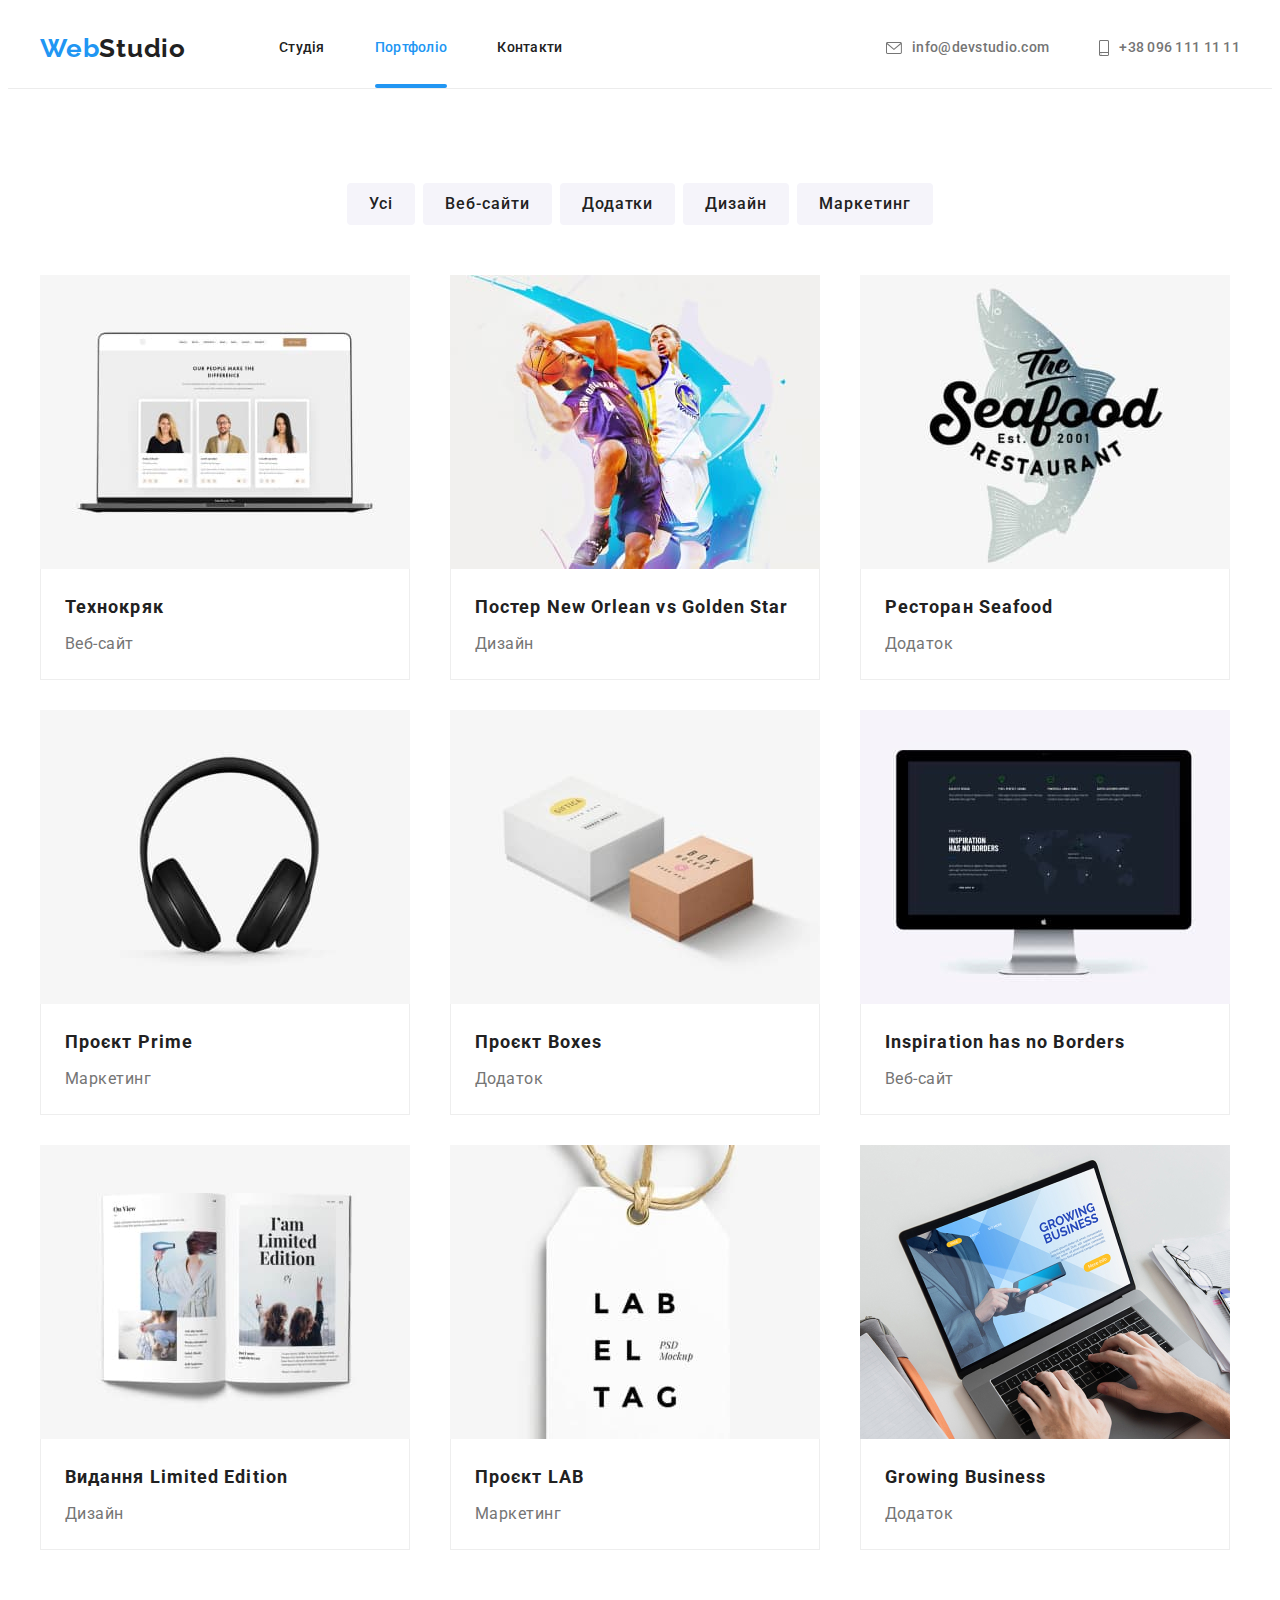
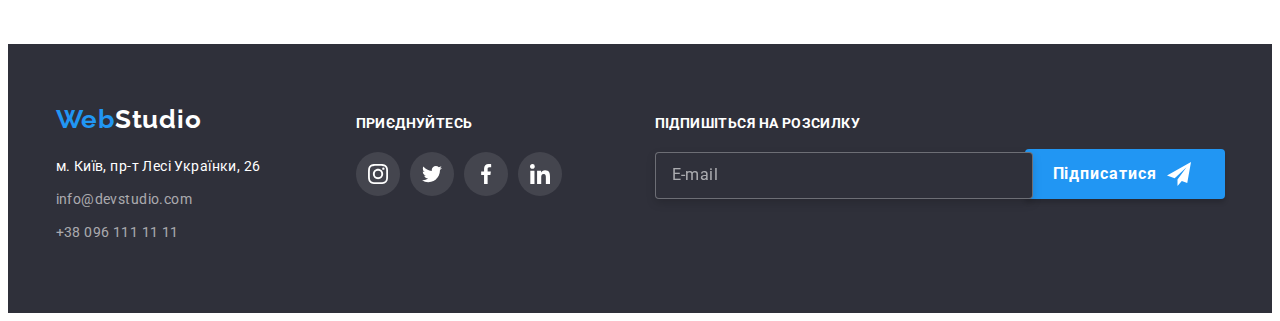
==== commit f4bd3804: "footer done" ====
--- a/portfolio.html
+++ b/portfolio.html
@@ -278,68 +278,72 @@
     <!-------------------- Укриття ---------------------->
     <footer class="footer">
       <div class="container footer-container">
-        <div class="footer-box-one">
-          <a href="./index.html" class="footer__logo">Web<span>Studio</span></a>
-          <address class="address">
-            <ul class="footer-list">
-              <li class="footer-item">
-                <a
-                  href="https://goo.gl/maps/U3GMHrHtX6qRxoSj9"
-                  rel="noopener nofollow noreferrer"
-                  target="_blank"
-                  class="map"
-                  >м. Київ, пр-т Лесі Українки, 26</a
-                >
+        <div class="footer-flex__wrapper">
+          <div class="footer-box-one">
+            <a href="./index.html" class="footer__logo"
+              >Web<span>Studio</span></a
+            >
+            <address class="address">
+              <ul class="footer-list">
+                <li class="footer-item">
+                  <a
+                    href="https://goo.gl/maps/U3GMHrHtX6qRxoSj9"
+                    rel="noopener nofollow noreferrer"
+                    target="_blank"
+                    class="map"
+                    >м. Київ, пр-т Лесі Українки, 26</a
+                  >
+                </li>
+                <li class="footer-item">
+                  <a href="mailto:info@devstudio.com" class="footer-adress-link"
+                    >info@devstudio.com</a
+                  >
+                </li>
+                <li class="footer-item">
+                  <a href="tel:+380961111111" class="footer-adress-link"
+                    >+38 096 111 11 11</a
+                  >
+                </li>
+              </ul>
+            </address>
+          </div>
+          <div class="footer-box-two">
+            <h3 class="footer-h-three">приєднуйтесь</h3>
+            <ul class="footer-icon-list">
+              <li class="footer-icon-item">
+                <a href="#" class="footer-icon-link">
+                  <svg width="20" height="20">
+                    <use href="./images/sprite.svg#icon-instagram"></use>
+                  </svg>
+                </a>
               </li>
-              <li class="footer-item">
-                <a href="mailto:info@devstudio.com" class="footer-adress-link"
-                  >info@devstudio.com</a
-                >
+              <li class="footer-icon-item">
+                <a href="#" class="footer-icon-link">
+                  <svg width="20" height="20">
+                    <use href="./images/sprite.svg#icon-twitter"></use>
+                  </svg>
+                </a>
               </li>
-              <li class="footer-item">
-                <a href="tel:+380961111111" class="footer-adress-link"
-                  >+38 096 111 11 11</a
-                >
+              <li class="footer-icon-item">
+                <a href="#" class="footer-icon-link">
+                  <svg width="20" height="20">
+                    <use href="./images/sprite.svg#icon-facebook"></use>
+                  </svg>
+                </a>
+              </li>
+              <li class="footer-icon-item">
+                <a href="#" class="footer-icon-link">
+                  <svg width="20" height="20">
+                    <use href="./images/sprite.svg#icon-linkedin"></use>
+                  </svg>
+                </a>
               </li>
             </ul>
-          </address>
-        </div>
-        <div class="footer-box-two">
-          <h3 class="footer-h-three">приєднуйтесь</h3>
-          <ul class="footer-icon-list">
-            <li class="footer-icon-item">
-              <a href="#" class="footer-icon-link">
-                <svg width="20" height="20">
-                  <use href="./images/sprite.svg#icon-instagram"></use>
-                </svg>
-              </a>
-            </li>
-            <li class="footer-icon-item">
-              <a href="#" class="footer-icon-link">
-                <svg width="20" height="20">
-                  <use href="./images/sprite.svg#icon-twitter"></use>
-                </svg>
-              </a>
-            </li>
-            <li class="footer-icon-item">
-              <a href="#" class="footer-icon-link">
-                <svg width="20" height="20">
-                  <use href="./images/sprite.svg#icon-facebook"></use>
-                </svg>
-              </a>
-            </li>
-            <li class="footer-icon-item">
-              <a href="#" class="footer-icon-link">
-                <svg width="20" height="20">
-                  <use href="./images/sprite.svg#icon-linkedin"></use>
-                </svg>
-              </a>
-            </li>
-          </ul>
+          </div>
         </div>
         <div class="footer-box-three">
           <form class="form-box">
-            <label for="email">
+            <label for="email" class="footer-form__label">
               <span class="form-text">Підпишіться на розсилку</span>
               <input
                 id="email"
--- a/css/main.min.css
+++ b/css/main.min.css
@@ -1 +1 @@
-h1,h2,h3,h4,h5,h6,ul,p{margin:0px;padding:0px;border:0px}address{font-style:normal}a{text-decoration:none}img{display:block}.container{width:1200px;padding-left:15px;padding-right:15px;margin:0 auto}@media screen and (max-width: 767px){.container{width:100%}}.visually-hidden{position:absolute;white-space:nowrap;width:1px;height:1px;overflow:hidden;border:0;padding:0;clip:rect(0 0 0 0);-webkit-clip-path:inset(50%);clip-path:inset(50%);margin:-1px}.header__logo{font-family:"Raleway",sans-serif;font-weight:700;font-size:26px;line-height:1.19;letter-spacing:.03em;color:#2196f3;text-decoration:none;display:inline-block;margin-right:93px}.header__logo>span{font-family:"Raleway",sans-serif;font-weight:700;font-size:26px;line-height:1.19;letter-spacing:.03em;color:#212121;display:inline-block}.header{border-bottom:1px solid #ececec}.header__container{display:flex}.header__nav{display:flex;align-items:center}.header__list{list-style:none;display:flex;gap:50px}.page{position:relative;text-decoration:none;font-family:"Roboto",sans-serif;font-weight:500;font-size:14px;line-height:1.14;letter-spacing:.02em;color:#212121;display:inline-block;padding-top:32px;padding-bottom:32px;transition:color 250ms cubic-bezier(0.4, 0, 0.2, 1)}.page:hover{color:#2196f3;transition:color 250ms cubic-bezier(0.4, 0, 0.2, 1)}.page:focus{color:#2196f3;transition:color 250ms cubic-bezier(0.4, 0, 0.2, 1)}.header-adress{list-style:none;display:flex;margin-left:auto;gap:50px;align-items:center}.header-adress__link{text-decoration:none;font-family:"Roboto",sans-serif;font-weight:500;font-size:14px;line-height:1.14;letter-spacing:.02em;color:#757575;display:inline-block;padding-top:32px;padding-bottom:32px;fill:#757575;display:flex;align-items:center;gap:10px;transition:color 250ms cubic-bezier(0.4, 0, 0.2, 1),fill 250ms cubic-bezier(0.4, 0, 0.2, 1)}.header-adress__link:hover{color:#2196f3;fill:#2196f3;transition:color 250ms cubic-bezier(0.4, 0, 0.2, 1),fill 250ms cubic-bezier(0.4, 0, 0.2, 1)}.header-adress__link:focus{color:#2196f3;fill:#2196f3;transition:color 250ms cubic-bezier(0.4, 0, 0.2, 1),fill 250ms cubic-bezier(0.4, 0, 0.2, 1)}.current{color:#2196f3}.current::after{content:"";position:absolute;background-color:#2196f3;border-radius:2px;width:100%;height:4px;left:0;bottom:0}.backdrop{position:fixed;width:100%;height:100%;top:0;left:0;opacity:1;background-color:rgba(0,0,0,.2);transition:visibility 250ms cubic-bezier(0.4, 0, 0.2, 1),opacity 250ms cubic-bezier(0.4, 0, 0.2, 1)}.backdrop.is-hidden{visibility:none;opacity:0;pointer-events:none}.backdrop.is-hidden>.modal{transform:scaleX(0)}.modal-button{position:absolute;top:10px;right:10px;display:flex;width:30px;height:30px;background:#fff;border:1px solid rgba(0,0,0,.1);border-radius:50%;cursor:pointer;align-items:center;justify-content:center;transition:border 250ms cubic-bezier(0.4, 0, 0.2, 1),fill 250ms cubic-bezier(0.4, 0, 0.2, 1)}.modal-button:hover{border:1px solid #2196f3;transition:border 250ms cubic-bezier(0.4, 0, 0.2, 1),fill 250ms cubic-bezier(0.4, 0, 0.2, 1);fill:#2196f3}.modal-button:focus{border:1px solid #2196f3;transition:border 250ms cubic-bezier(0.4, 0, 0.2, 1),fill 250ms cubic-bezier(0.4, 0, 0.2, 1);fill:#2196f3}.modal{position:absolute;width:528px;height:581px;top:50%;left:50%;translate:-50% -50%;padding:40px;background-color:#fff;box-shadow:0px 1px 3px rgba(0,0,0,.12),0px 1px 1px rgba(0,0,0,.14),0px 2px 1px rgba(0,0,0,.2);border-radius:4px;transform:scaleX(100%);transition:transform 1000ms cubic-bezier(0.4, 0, 0.2, 1)}.icon-modal-btn{transform:rotateZ(0deg);transition:transform 1000ms cubic-bezier(0.4, 0, 0.2, 1)}.modal-button:hover .icon-modal-btn,.modal-button:focus .icon-modal-btn{transform:rotateZ(360deg)}.modal-tittle{font-family:"Roboto",sans-serif;font-weight:700;font-size:20px;line-height:1.15;text-align:center;letter-spacing:.03em;color:#212121;margin-bottom:12px}.form-text-modal{display:block;font-family:"Roboto",sans-serif;font-weight:400;font-size:12px;line-height:1.1666666667;letter-spacing:.01em;margin-bottom:4px;color:#757575}.form-name-box{margin-bottom:10px}.form-tel-box{margin-bottom:10px}.form-email-box{margin-bottom:10px}.form-textarea-box{margin-bottom:20px}.input-modal{width:100%;height:40px;padding-left:42px;border:1px solid rgba(33,33,33,.2);border-radius:4px}.textarea{font-family:"Roboto";font-style:normal;font-weight:400;font-size:12px;line-height:14px;letter-spacing:.01em;width:100%;border:1px solid rgba(33,33,33,.2);border-radius:4px;resize:none;padding-top:12px;padding-left:16px}.textarea:focus{outline:rgba(0,0,0,0);border-color:#2196f3}.textarea::-moz-placeholder{font-family:"Roboto",sans-serif;font-weight:400;font-size:12px;line-height:1.16;letter-spacing:.01em;color:rgba(117,117,117,.5)}.textarea:-ms-input-placeholder{font-family:"Roboto",sans-serif;font-weight:400;font-size:12px;line-height:1.16;letter-spacing:.01em;color:rgba(117,117,117,.5)}.textarea::placeholder{font-family:"Roboto",sans-serif;font-weight:400;font-size:12px;line-height:1.16;letter-spacing:.01em;color:rgba(117,117,117,.5)}.modal-checkbox{position:absolute;white-space:nowrap;width:1px;height:1px;overflow:hidden;border:0;padding:0;clip:rect(0 0 0 0);-webkit-clip-path:inset(50%);clip-path:inset(50%);margin:-1px}.checkbox-flex{display:flex;justify-content:center;align-items:center;margin-bottom:30px}.checkbox-text{display:flex;font-family:"Roboto",sans-serif;font-weight:400;font-size:14px;line-height:1.71;letter-spacing:.03em;color:#757575;align-items:center;gap:8px}.checkbox-link{color:#2196f3;text-decoration:underline}.span-icon{width:16px;height:15px;border:2px solid #212121;border-radius:4px;cursor:pointer;margin-right:8px}.modal-checkbox:checked+.span-icon{border:rgba(0,0,0,0);background-image:url(../images/icon-check.svg);background-position:center;background-repeat:no-repeat;background-size:contain;background-color:#2196f3}.form-modal-btn{display:block;font-family:"Roboto",sans-serif;font-weight:700;font-size:16px;line-height:1.87;margin:0 auto;padding:10px 52px;letter-spacing:.06em;color:#fff;background:#2196f3;box-shadow:0px 4px 4px rgba(0,0,0,.15);border-radius:4px;border:none;cursor:pointer;transition:background-color 250ms cubic-bezier(0.4, 0, 0.2, 1),box-shadow 250ms cubic-bezier(0.4, 0, 0.2, 1)}.form-modal-btn:hover{background-color:#188ce8;transition:background-color 250ms cubic-bezier(0.4, 0, 0.2, 1),box-shadow 250ms cubic-bezier(0.4, 0, 0.2, 1)}.form-modal-btn:focus{background-color:#188ce8;transition:background-color 250ms cubic-bezier(0.4, 0, 0.2, 1),box-shadow 250ms cubic-bezier(0.4, 0, 0.2, 1)}.input-wrap{position:relative}.icon-modal{position:absolute;left:12px;top:50%;transform:translateY(-50%)}.input-modal:focus{outline:rgba(0,0,0,0);border:1px solid #2196f3}.input-modal:focus+.icon-modal{fill:#2196f3}.hero{background-color:#c4c4c4;background-image:linear-gradient(to right, rgba(47, 48, 58, 0.4), rgba(47, 48, 58, 0.4)),url(../images/background.jpg);background-repeat:no-repeat;background-size:cover;background-position:center;text-align:center;padding-top:200px;padding-bottom:200px;max-width:1600px;margin:0 auto}.hero-h-one{font-family:"Roboto",sans-serif;font-weight:900;font-size:44px;line-height:1.36em;letter-spacing:.06em;text-transform:uppercase;color:#fff;text-align:center;max-width:696px;margin:0 auto 30px}@media screen and (max-width: 479px){.hero-h-one{font-family:"Roboto",sans-serif;font-weight:900;font-size:26px;line-height:1.62;text-align:center;letter-spacing:.06em;text-transform:uppercase;color:#fff}}.hero-btn{font-family:"Roboto";font-weight:700;font-size:16px;line-height:1.87;letter-spacing:.06em;color:#fff;background:#2196f3;border-radius:4px;border:none;cursor:pointer;display:inline;width:216px;height:50px;box-shadow:0px 4px 4px rgba(0,0,0,.15);transition:background-color 250ms cubic-bezier(0.4, 0, 0.2, 1),box-shadow 250ms cubic-bezier(0.4, 0, 0.2, 1)}.hero-btn:hover{background:#188ce8;transition:background-color 250ms cubic-bezier(0.4, 0, 0.2, 1),box-shadow 250ms cubic-bezier(0.4, 0, 0.2, 1)}.hero-btn:focus{background:#188ce8;transition:background-color 250ms cubic-bezier(0.4, 0, 0.2, 1),box-shadow 250ms cubic-bezier(0.4, 0, 0.2, 1)}.btn{cursor:pointer;font-family:"Roboto";font-weight:500;font-size:16px;line-height:30px;display:flex;align-items:center;text-align:center;letter-spacing:.06em;color:#212121;background:#f5f4fa;border-radius:4px;border:none;transition:background-color 250ms cubic-bezier(0.4, 0, 0.2, 1),box-shadow 250ms cubic-bezier(0.4, 0, 0.2, 1)}.btn:hover{background-color:#2196f3;color:#fff;box-shadow:0px 3px 1px rgba(0,0,0,.1),0px 1px 2px rgba(0,0,0,.08),0px 2px 2px rgba(0,0,0,.12);border-radius:4px;transition:background-color 250ms cubic-bezier(0.4, 0, 0.2, 1),box-shadow 250ms cubic-bezier(0.4, 0, 0.2, 1)}.btn:focus{background-color:#2196f3;color:#fff;box-shadow:0px 3px 1px rgba(0,0,0,.1),0px 1px 2px rgba(0,0,0,.08),0px 2px 2px rgba(0,0,0,.12);border-radius:4px;transition:background-color 250ms cubic-bezier(0.4, 0, 0.2, 1),box-shadow 250ms cubic-bezier(0.4, 0, 0.2, 1)}.advantages{padding-top:94px;padding-bottom:94px}.advantages-item{width:270px}@media screen and (min-width: 480px){.advantages-item{width:450px;display:inline-block}}.advantages-icon__box{background-color:#f5f4fa;width:270px;padding-top:25px;padding-bottom:25px}.advantages__icon{display:block;margin:0 auto}.advantages__list{list-style:none;display:flex;gap:30px}.advantages__point{font-family:"Roboto";font-weight:700;font-size:14px;line-height:1.14;letter-spacing:.03em;text-transform:uppercase;color:#212121;margin-top:30px}.advantages__text{font-family:"Roboto";font-weight:400;font-size:14px;line-height:1.71;letter-spacing:.03em;color:#757575;margin-top:10px}.about{padding-bottom:94px}.about__list{list-style:none;display:flex;align-items:center;gap:30px}.about__item{position:relative}.about-content{position:absolute;bottom:0;width:100%;padding-top:27px;padding-bottom:27px;background:rgba(47,48,58,.8)}.about__point{font-family:"Roboto",sans-serif;font-weight:700;font-size:14px;line-height:1.14;text-align:center;letter-spacing:.03em;text-transform:uppercase;color:#fff}.about__container{text-align:center}.about__title{font-family:"Roboto";font-weight:700;font-size:36px;line-height:1.16;letter-spacing:.03em;color:#212121;margin-bottom:50px}.team{background:#f5f4fa;padding-top:94px;padding-bottom:94px}.team-container{margin:0 auto;text-align:center}.team-list{list-style:none;display:flex;gap:30px}.team-item{background:#fff;padding-bottom:30px;border-radius:0px 0px 4px 4px;flex-wrap:wrap;max-width:270px;box-shadow:0px 1px 3px rgba(0,0,0,.12),0px 1px 1px rgba(0,0,0,.14),0px 2px 1px rgba(0,0,0,.2);border-radius:0px 0px 4px 4px}.team-icon-list{display:flex;list-style:none;justify-content:center;gap:10px;margin-top:16px}.team-icon-link{display:flex;background-color:#fff;width:44px;height:44px;align-items:center;justify-content:center;border-radius:50%;fill:#afb1b8;transition:background-color 250ms cubic-bezier(0.4, 0, 0.2, 1),fill 250ms cubic-bezier(0.4, 0, 0.2, 1)}.team-icon-link:hover{fill:#fff;background-color:#2196f3;transition:background-color 250ms cubic-bezier(0.4, 0, 0.2, 1),fill 250ms cubic-bezier(0.4, 0, 0.2, 1)}.team-icon-link:focus{fill:#fff;background-color:#2196f3;transition:background-color 250ms cubic-bezier(0.4, 0, 0.2, 1),fill 250ms cubic-bezier(0.4, 0, 0.2, 1)}.team-h-two{font-family:"Roboto";font-weight:700;font-size:36px;line-height:1.16;letter-spacing:.03em;color:#212121;margin-bottom:50px}.team-h-three{font-family:"Roboto";font-weight:500;font-size:16px;line-height:1.18;letter-spacing:.03em;margin-top:30px}.team-text{font-family:"Roboto";font-weight:400;font-size:16px;line-height:1.18;letter-spacing:.03em;color:#757575;margin-top:10px}.clients{padding-top:94px;padding-bottom:94px}.client-h-two{font-family:"Roboto";font-weight:700;font-size:36px;line-height:1.16;text-align:center;letter-spacing:.03em;color:#212121;margin-bottom:50px}.client-icon-list{display:flex;list-style:none;gap:30px}.client-icon-link{fill:#afb1b8;align-items:center;justify-content:center;display:flex;border:1px solid #afb1b8;border-radius:4px;width:170px;height:92px;transition:fill 250ms cubic-bezier(0.4, 0, 0.2, 1),border 250ms cubic-bezier(0.4, 0, 0.2, 1)}.client-icon-link:hover{fill:#2196f3;border:1px solid #2196f3;transition:fill 250ms cubic-bezier(0.4, 0, 0.2, 1),border 250ms cubic-bezier(0.4, 0, 0.2, 1)}.client-icon-link:focus{fill:#2196f3;border:1px solid #2196f3;transition:fill 250ms cubic-bezier(0.4, 0, 0.2, 1),border 250ms cubic-bezier(0.4, 0, 0.2, 1)}.works-list-top{list-style:none;display:flex;gap:8px;align-items:center;justify-content:center;margin-bottom:50px}.button-all{padding:6px 22px}.button-web{padding:6px 22px}.button-add{padding:6px 22px}.button-design{padding:6px 22px}.button-mark{padding:6px 22px}.works{padding-top:94px;padding-bottom:94px}.works-list-bottom{list-style:none;display:flex;flex-wrap:wrap;gap:30px}.works-link{display:inline-block;transition:box-shadow 250ms cubic-bezier(0.4, 0, 0.2, 1)}.works-link:hover{box-shadow:0px 1px 1px rgba(0,0,0,.12),0px 4px 4px rgba(0,0,0,.06),1px 4px 6px rgba(0,0,0,.16);transition:box-shadow 250ms cubic-bezier(0.4, 0, 0.2, 1)}.works-link:focus{box-shadow:0px 1px 1px rgba(0,0,0,.12),0px 4px 4px rgba(0,0,0,.06),1px 4px 6px rgba(0,0,0,.16);transition:box-shadow 250ms cubic-bezier(0.4, 0, 0.2, 1)}.works-list-btn{display:flex}.works-h-two{font-family:"Roboto",sans-serif;font-weight:700;font-size:18px;line-height:2;letter-spacing:.06em;color:#212121;margin-bottom:4px}.cards{flex-basis:calc((100% - 60px)/3)}.border-text-card{border-right:1px solid #eee;border-bottom:1px solid #eee;border-left:1px solid #eee;align-items:center;padding:20px 24px}.works-text{font-family:"Roboto";font-weight:400;font-size:16px;line-height:1.87;letter-spacing:.03em;color:#757575}.works-link:hover .works-text-box{transform:translateY(0)}.works-link:focus .works-text-box{transform:translateY(0)}.box{position:relative;overflow:hidden}.works-text-box{position:absolute;bottom:0;left:0;width:100%;height:100%;padding:63px 24px;font-family:"Roboto",sans-serif;font-weight:400;font-size:18px;line-height:1.55;letter-spacing:.03em;color:#fff;background-color:rgba(33,150,243,.9);transform:translateY(100%);transition:transform 250ms cubic-bezier(0.4, 0, 0.2, 1)}.footer__logo{font-family:"Raleway",sens-serif;font-weight:700;font-size:26px;line-height:1.19;letter-spacing:.03em;color:#2196f3;text-decoration:none;display:inline-block;margin-bottom:20px}.footer__logo>span{color:#fff}.footer{background-color:#2f303a;padding-top:60px;padding-bottom:60px}.footer-container{display:flex;align-items:baseline}.footer-box-one{margin-right:70px;width:230px}.footer-h-three{font-family:"Roboto",sans-serif;font-weight:700;font-size:14px;line-height:1.14;letter-spacing:.03em;text-transform:uppercase;color:#fff;margin-bottom:20px}.footer-icon-list{list-style:none;display:flex;gap:10px}.footer-icon-link{display:flex;background:rgba(255,255,255,.1);width:44px;height:44px;align-items:center;justify-content:center;border-radius:50%;fill:#fff;transition:background-color 250ms cubic-bezier(0.4, 0, 0.2, 1)}.footer-icon-link:hover{background:#2196f3;transition:background-color 250ms cubic-bezier(0.4, 0, 0.2, 1)}.footer-icon-link:focus{background:#2196f3;transition:background-color 250ms cubic-bezier(0.4, 0, 0.2, 1)}.footer-list{list-style:none}.footer-item{margin-bottom:9px}.map{font-family:"Roboto",sans-serif;font-weight:400;font-size:14px;line-height:1.71;letter-spacing:.03em;color:#fff;transition:color 250ms cubic-bezier(0.4, 0, 0.2, 1)}.map:focus{color:#2196f3;transition:color 250ms cubic-bezier(0.4, 0, 0.2, 1)}.map:hover{color:#2196f3;transition:color 250ms cubic-bezier(0.4, 0, 0.2, 1)}.footer-adress-link{font-family:"Roboto";font-weight:400;font-size:14px;line-height:1.71;letter-spacing:.03em;color:rgba(255,255,255,.6);transition:color 250ms cubic-bezier(0.4, 0, 0.2, 1)}.footer-adress-link:focus{color:#2196f3;transition:color 250ms cubic-bezier(0.4, 0, 0.2, 1)}.footer-adress-link:hover{color:#2196f3;transition:color 250ms cubic-bezier(0.4, 0, 0.2, 1)}.footer-box-three{margin-left:93px}.form-box{display:flex;align-items:flex-end}.form-text{font-family:"Roboto",sans-serif;font-weight:700;font-size:14px;line-height:1.14;letter-spacing:.03em;text-transform:uppercase;display:block;margin-bottom:20px;color:#fff}.form-btn{gap:10px;font-family:"Roboto",sans-serif;font-weight:700;font-size:16px;line-height:1.87;display:flex;align-items:center;text-align:center;letter-spacing:.06em;height:50px;bottom:0;margin-left:12px;padding:10px 28px;color:#fff;cursor:pointer;background:#2196f3;box-shadow:0px 4px 4px rgba(0,0,0,.15);border-radius:4px;border-color:rgba(255,255,255,.3764705882);border:none;transition:background-color 250ms cubic-bezier(0.4, 0, 0.2, 1),box-shadow 250ms cubic-bezier(0.4, 0, 0.2, 1)}.form-btn:hover{background:#188ce8;transition:background-color 250ms cubic-bezier(0.4, 0, 0.2, 1),box-shadow 250ms cubic-bezier(0.4, 0, 0.2, 1)}.form-btn:focus{background:#188ce8;transition:background-color 250ms cubic-bezier(0.4, 0, 0.2, 1),box-shadow 250ms cubic-bezier(0.4, 0, 0.2, 1)}.form-input{min-width:358px;color:rgba(255,255,255,.3764705882);background-color:#2f303a;padding-top:15px;padding-bottom:15px;padding-left:16px;border:1px solid rgba(255,255,255,.3);filter:drop-shadow(0px 4px 4px rgba(0, 0, 0, 0.15));border-radius:4px}.form-input:focus{outline:rgba(0,0,0,0);border-color:#2196f3}.form-input::-moz-placeholder{font-family:"Roboto",sans-serif;font-weight:400;font-size:16px;line-height:1.25;align-items:center;letter-spacing:.03em;color:rgba(255,255,255,.6)}.form-input:-ms-input-placeholder{font-family:"Roboto",sans-serif;font-weight:400;font-size:16px;line-height:1.25;align-items:center;letter-spacing:.03em;color:rgba(255,255,255,.6)}.form-input::placeholder{font-family:"Roboto",sans-serif;font-weight:400;font-size:16px;line-height:1.25;align-items:center;letter-spacing:.03em;color:rgba(255,255,255,.6)}/*# sourceMappingURL=main.min.css.map */+h1,h2,h3,h4,h5,h6,ul,p{margin:0px;padding:0px;border:0px}address{font-style:normal}a{text-decoration:none}img{display:block;max-width:100%;height:auto}.container{width:100%;padding-left:15px;padding-right:15px;margin:0 auto}@media screen and (min-width: 480px){.container{width:480px}}@media screen and (min-width: 768px){.container{width:768px}}@media screen and (min-width: 1200px){.container{width:1200px}}.visually-hidden{position:absolute;white-space:nowrap;width:1px;height:1px;overflow:hidden;border:0;padding:0;clip:rect(0 0 0 0);-webkit-clip-path:inset(50%);clip-path:inset(50%);margin:-1px}.header__logo{font-family:"Raleway",sans-serif;font-weight:700;font-size:26px;line-height:1.19;letter-spacing:.03em;color:#2196f3;text-decoration:none;display:inline-block;margin-right:93px}.header__logo>span{font-family:"Raleway",sans-serif;font-weight:700;font-size:26px;line-height:1.19;letter-spacing:.03em;color:#212121;display:inline-block}.header{border-bottom:1px solid #ececec}.header__container{display:flex}.header__nav{display:flex;align-items:center}.header__list{list-style:none;display:flex;gap:50px}.page{position:relative;text-decoration:none;font-family:"Roboto",sans-serif;font-weight:500;font-size:14px;line-height:1.14;letter-spacing:.02em;color:#212121;display:inline-block;padding-top:32px;padding-bottom:32px;transition:color 250ms cubic-bezier(0.4, 0, 0.2, 1)}.page:hover{color:#2196f3;transition:color 250ms cubic-bezier(0.4, 0, 0.2, 1)}.page:focus{color:#2196f3;transition:color 250ms cubic-bezier(0.4, 0, 0.2, 1)}.header-adress{list-style:none;display:flex;margin-left:auto;gap:50px;align-items:center}.header-adress__link{text-decoration:none;font-family:"Roboto",sans-serif;font-weight:500;font-size:14px;line-height:1.14;letter-spacing:.02em;color:#757575;display:inline-block;padding-top:32px;padding-bottom:32px;fill:#757575;display:flex;align-items:center;gap:10px;transition:color 250ms cubic-bezier(0.4, 0, 0.2, 1),fill 250ms cubic-bezier(0.4, 0, 0.2, 1)}.header-adress__link:hover{color:#2196f3;fill:#2196f3;transition:color 250ms cubic-bezier(0.4, 0, 0.2, 1),fill 250ms cubic-bezier(0.4, 0, 0.2, 1)}.header-adress__link:focus{color:#2196f3;fill:#2196f3;transition:color 250ms cubic-bezier(0.4, 0, 0.2, 1),fill 250ms cubic-bezier(0.4, 0, 0.2, 1)}.current{color:#2196f3}.current::after{content:"";position:absolute;background-color:#2196f3;border-radius:2px;width:100%;height:4px;left:0;bottom:0}.backdrop{position:fixed;width:100%;height:100%;top:0;left:0;opacity:1;background-color:rgba(0,0,0,.2);transition:visibility 250ms cubic-bezier(0.4, 0, 0.2, 1),opacity 250ms cubic-bezier(0.4, 0, 0.2, 1)}.backdrop.is-hidden{visibility:none;opacity:0;pointer-events:none}.backdrop.is-hidden>.modal{transform:scaleX(0)}.modal-button{position:absolute;top:10px;right:10px;display:flex;width:30px;height:30px;background:#fff;border:1px solid rgba(0,0,0,.1);border-radius:50%;cursor:pointer;align-items:center;justify-content:center;transition:border 250ms cubic-bezier(0.4, 0, 0.2, 1),fill 250ms cubic-bezier(0.4, 0, 0.2, 1)}.modal-button:hover{border:1px solid #2196f3;transition:border 250ms cubic-bezier(0.4, 0, 0.2, 1),fill 250ms cubic-bezier(0.4, 0, 0.2, 1);fill:#2196f3}.modal-button:focus{border:1px solid #2196f3;transition:border 250ms cubic-bezier(0.4, 0, 0.2, 1),fill 250ms cubic-bezier(0.4, 0, 0.2, 1);fill:#2196f3}.modal{position:absolute;width:528px;height:581px;top:50%;left:50%;translate:-50% -50%;padding:40px;background-color:#fff;box-shadow:0px 1px 3px rgba(0,0,0,.12),0px 1px 1px rgba(0,0,0,.14),0px 2px 1px rgba(0,0,0,.2);border-radius:4px;transform:scaleX(100%);transition:transform 1000ms cubic-bezier(0.4, 0, 0.2, 1)}.icon-modal-btn{transform:rotateZ(0deg);transition:transform 1000ms cubic-bezier(0.4, 0, 0.2, 1)}.modal-button:hover .icon-modal-btn,.modal-button:focus .icon-modal-btn{transform:rotateZ(360deg)}.modal-tittle{font-family:"Roboto",sans-serif;font-weight:700;font-size:20px;line-height:1.15;text-align:center;letter-spacing:.03em;color:#212121;margin-bottom:12px}.form-text-modal{display:block;font-family:"Roboto",sans-serif;font-weight:400;font-size:12px;line-height:1.1666666667;letter-spacing:.01em;margin-bottom:4px;color:#757575}.form-name-box{margin-bottom:10px}.form-tel-box{margin-bottom:10px}.form-email-box{margin-bottom:10px}.form-textarea-box{margin-bottom:20px}.input-modal{width:100%;height:40px;padding-left:42px;border:1px solid rgba(33,33,33,.2);border-radius:4px}.textarea{font-family:"Roboto";font-style:normal;font-weight:400;font-size:12px;line-height:14px;letter-spacing:.01em;width:100%;border:1px solid rgba(33,33,33,.2);border-radius:4px;resize:none;padding-top:12px;padding-left:16px}.textarea:focus{outline:rgba(0,0,0,0);border-color:#2196f3}.textarea::-moz-placeholder{font-family:"Roboto",sans-serif;font-weight:400;font-size:12px;line-height:1.16;letter-spacing:.01em;color:rgba(117,117,117,.5)}.textarea:-ms-input-placeholder{font-family:"Roboto",sans-serif;font-weight:400;font-size:12px;line-height:1.16;letter-spacing:.01em;color:rgba(117,117,117,.5)}.textarea::placeholder{font-family:"Roboto",sans-serif;font-weight:400;font-size:12px;line-height:1.16;letter-spacing:.01em;color:rgba(117,117,117,.5)}.modal-checkbox{position:absolute;white-space:nowrap;width:1px;height:1px;overflow:hidden;border:0;padding:0;clip:rect(0 0 0 0);-webkit-clip-path:inset(50%);clip-path:inset(50%);margin:-1px}.checkbox-flex{display:flex;justify-content:center;align-items:center;margin-bottom:30px}.checkbox-text{display:flex;font-family:"Roboto",sans-serif;font-weight:400;font-size:14px;line-height:1.71;letter-spacing:.03em;color:#757575;align-items:center;gap:8px}.checkbox-link{color:#2196f3;text-decoration:underline}.span-icon{width:16px;height:15px;border:2px solid #212121;border-radius:4px;cursor:pointer;margin-right:8px}.modal-checkbox:checked+.span-icon{border:rgba(0,0,0,0);background-image:url(../images/icon-check.svg);background-position:center;background-repeat:no-repeat;background-size:contain;background-color:#2196f3}.form-modal-btn{display:block;font-family:"Roboto",sans-serif;font-weight:700;font-size:16px;line-height:1.87;margin:0 auto;padding:10px 52px;letter-spacing:.06em;color:#fff;background:#2196f3;box-shadow:0px 4px 4px rgba(0,0,0,.15);border-radius:4px;border:none;cursor:pointer;transition:background-color 250ms cubic-bezier(0.4, 0, 0.2, 1),box-shadow 250ms cubic-bezier(0.4, 0, 0.2, 1)}.form-modal-btn:hover{background-color:#188ce8;transition:background-color 250ms cubic-bezier(0.4, 0, 0.2, 1),box-shadow 250ms cubic-bezier(0.4, 0, 0.2, 1)}.form-modal-btn:focus{background-color:#188ce8;transition:background-color 250ms cubic-bezier(0.4, 0, 0.2, 1),box-shadow 250ms cubic-bezier(0.4, 0, 0.2, 1)}.input-wrap{position:relative}.icon-modal{position:absolute;left:12px;top:50%;transform:translateY(-50%)}.input-modal:focus{outline:rgba(0,0,0,0);border:1px solid #2196f3}.input-modal:focus+.icon-modal{fill:#2196f3}.hero{background-color:#c4c4c4;background-image:linear-gradient(to right, rgba(47, 48, 58, 0.4), rgba(47, 48, 58, 0.4)),url(../images/background-mobile.jpg);background-repeat:no-repeat;background-size:cover;background-position:left;text-align:center;padding-top:118px;padding-bottom:118px;max-width:1600px;margin:0 auto}@media(min-device-pixel-ratio: 2),(-webkit-min-device-pixel-ratio: 2),(min-resolution: 192dpi),(min-resolution: 2dppx){.hero{background-image:linear-gradient(to right, rgba(47, 48, 58, 0.4), rgba(47, 48, 58, 0.4)),url(../images/background-mobile2x.jpg)}}@media screen and (min-width: 768px){.hero{background-image:linear-gradient(to right, rgba(47, 48, 58, 0.4), rgba(47, 48, 58, 0.4)),url(../images/background-tablet.jpg)}}@media screen and (min-width: 768px)and (min-device-pixel-ratio: 2),screen and (min-width: 768px)and (-webkit-min-device-pixel-ratio: 2),screen and (min-width: 768px)and (min-resolution: 192dpi),screen and (min-width: 768px)and (min-resolution: 2dppx){.hero{background-image:linear-gradient(to right, rgba(47, 48, 58, 0.4), rgba(47, 48, 58, 0.4)),url(../images/background-tablet2x.jpg)}}@media screen and (min-width: 1200px){.hero{background-image:linear-gradient(to right, rgba(47, 48, 58, 0.4), rgba(47, 48, 58, 0.4)),url(../images/background.jpg);padding-top:200px;padding-bottom:200px}}@media screen and (min-width: 1200px)and (min-device-pixel-ratio: 2),screen and (min-width: 1200px)and (-webkit-min-device-pixel-ratio: 2),screen and (min-width: 1200px)and (min-resolution: 192dpi),screen and (min-width: 1200px)and (min-resolution: 2dppx){.hero{background-image:linear-gradient(to right, rgba(47, 48, 58, 0.4), rgba(47, 48, 58, 0.4)),url(../images/background2x.jpg)}}.hero-h-one{font-family:"Roboto",sans-serif;font-style:normal;font-weight:900;font-size:26px;line-height:1.62;text-align:center;letter-spacing:.06em;text-transform:uppercase;color:#fff;margin:0 auto 30px}@media screen and (min-width: 1200px){.hero-h-one{font-family:"Roboto",sans-serif;font-weight:900;font-size:44px;line-height:1.36em;text-align:center;letter-spacing:.06em;text-transform:uppercase;color:#fff;text-align:center;max-width:696px;margin:0 auto 30px}}.hero-btn{font-family:"Roboto",sans-serif;font-weight:700;font-size:16px;line-height:1.87;letter-spacing:.06em;color:#fff;background:#2196f3;border-radius:4px;border:none;cursor:pointer;display:inline;width:200px;height:50px;box-shadow:0px 4px 4px rgba(0,0,0,.15);transition:background-color 250ms cubic-bezier(0.4, 0, 0.2, 1),box-shadow 250ms cubic-bezier(0.4, 0, 0.2, 1)}.hero-btn:hover{background:#188ce8;transition:background-color 250ms cubic-bezier(0.4, 0, 0.2, 1),box-shadow 250ms cubic-bezier(0.4, 0, 0.2, 1)}.hero-btn:focus{background:#188ce8;transition:background-color 250ms cubic-bezier(0.4, 0, 0.2, 1),box-shadow 250ms cubic-bezier(0.4, 0, 0.2, 1)}@media screen and (min-width: 1200px){.hero-btn{width:216px}}.btn{cursor:pointer;font-family:"Roboto",sans-serif;font-weight:500;font-size:16px;line-height:30px;display:flex;align-items:center;text-align:center;letter-spacing:.06em;color:#212121;background:#f5f4fa;border-radius:4px;border:none;transition:background-color 250ms cubic-bezier(0.4, 0, 0.2, 1),box-shadow 250ms cubic-bezier(0.4, 0, 0.2, 1)}.btn:hover{background-color:#2196f3;color:#fff;box-shadow:0px 3px 1px rgba(0,0,0,.1),0px 1px 2px rgba(0,0,0,.08),0px 2px 2px rgba(0,0,0,.12);border-radius:4px;transition:background-color 250ms cubic-bezier(0.4, 0, 0.2, 1),box-shadow 250ms cubic-bezier(0.4, 0, 0.2, 1)}.btn:focus{background-color:#2196f3;color:#fff;box-shadow:0px 3px 1px rgba(0,0,0,.1),0px 1px 2px rgba(0,0,0,.08),0px 2px 2px rgba(0,0,0,.12);border-radius:4px;transition:background-color 250ms cubic-bezier(0.4, 0, 0.2, 1),box-shadow 250ms cubic-bezier(0.4, 0, 0.2, 1)}.advantages{padding-top:60px;padding-bottom:60px}@media screen and (min-width: 1200px){.advantages{padding-top:94px;padding-bottom:94px}}.advantages__item{width:100%}.advantages__item:not(:last-child){margin-bottom:30px}@media screen and (min-width: 768px){.advantages__item:not(:last-child){margin:0}}@media screen and (min-width: 480px){.advantages__item{width:450px}}@media screen and (min-width: 768px){.advantages__item{width:calc((100% - 30px)/2);margin:0}}@media screen and (min-width: 1200px){.advantages__item{width:calc((100% - 90px)/4)}}.advantages-icon__box{background-color:#f5f4fa;width:100%;padding-top:25px;padding-bottom:25px}.advantages__icon{display:block;margin:0 auto}.advantages__list{list-style:none;display:block;gap:30px}@media screen and (min-width: 768px){.advantages__list{display:flex;flex-wrap:wrap}}.advantages__point{font-family:"Roboto",sans-serif;font-weight:700;font-size:14px;line-height:1.14;letter-spacing:.03em;text-transform:uppercase;color:#212121;margin-top:30px;text-align:center}.advantages__text{font-family:"Roboto",sans-serif;font-weight:400;font-size:14px;line-height:1.71;letter-spacing:.03em;color:#757575;margin-top:10px}.about{display:none}@media screen and (min-width: 1200px){.about{display:unset;padding-top:94px;padding-bottom:94px}}.about__list{list-style:none;display:flex;align-items:center;gap:30px}.about__item{position:relative}.about-content{position:absolute;bottom:0;width:100%;padding-top:27px;padding-bottom:27px;background:rgba(47,48,58,.8)}.about__point{font-family:"Roboto",sans-serif;font-weight:700;font-size:14px;line-height:1.14;text-align:center;letter-spacing:.03em;text-transform:uppercase;color:#fff}.about__container{text-align:center}.about__title{font-family:"Roboto",sans-serif;font-weight:700;font-size:28px;line-height:1.17;letter-spacing:.03em;color:#212121;margin-bottom:50px}@media screen and (min-width: 1200px){.about__title{font-size:36px;line-height:1.16}}.team{background:#f5f4fa;padding-top:60px;padding-bottom:60px}@media screen and (min-width: 1200px){.team{padding-top:94px;padding-bottom:94px}}.team-container{margin:0 auto;text-align:center}.team-list{list-style:none;display:block}@media screen and (min-width: 768px){.team-list{display:flex;flex-wrap:wrap;gap:30px}}.team-item{margin:0 auto;background:#fff;padding-bottom:24px;border-radius:0px 0px 4px 4px;flex-wrap:wrap;max-width:450px;height:auto;box-shadow:0px 1px 3px rgba(0,0,0,.12),0px 1px 1px rgba(0,0,0,.14),0px 2px 1px rgba(0,0,0,.2);border-radius:0px 0px 4px 4px}.team-item:not(:last-child){margin-bottom:30px}@media screen and (min-width: 768px){.team-item:not(:last-child){margin-bottom:0}}@media screen and (min-width: 768px){.team-item{width:calc((100% - 30px)/2)}}@media screen and (min-width: 1200px){.team-item{width:calc((100% - 90px)/4)}}.team-icon-list{display:flex;list-style:none;justify-content:center;gap:10px;margin-top:16px}.team-icon-link{display:flex;background-color:#fff;width:44px;height:44px;align-items:center;justify-content:center;border-radius:50%;fill:#afb1b8;transition:background-color 250ms cubic-bezier(0.4, 0, 0.2, 1),fill 250ms cubic-bezier(0.4, 0, 0.2, 1)}.team-icon-link:hover{fill:#fff;background-color:#2196f3;transition:background-color 250ms cubic-bezier(0.4, 0, 0.2, 1),fill 250ms cubic-bezier(0.4, 0, 0.2, 1)}.team-icon-link:focus{fill:#fff;background-color:#2196f3;transition:background-color 250ms cubic-bezier(0.4, 0, 0.2, 1),fill 250ms cubic-bezier(0.4, 0, 0.2, 1)}.team-h-two{font-family:"Roboto",sans-serif;font-weight:700;font-size:28px;line-height:1.17;letter-spacing:.03em;color:#212121;margin-bottom:50px}@media screen and (min-width: 1200px){.team-h-two{font-size:36px;line-height:1.16}}.team-h-three{font-family:"Roboto",sans-serif;font-weight:500;font-size:16px;line-height:1.18;letter-spacing:.03em;margin-top:30px}.team-text{font-family:"Roboto",sans-serif;font-weight:400;font-size:16px;line-height:1.18;letter-spacing:.03em;color:#757575;margin-top:10px}.clients{padding-top:60px;padding-bottom:60px}@media screen and (min-width: 1200px){.clients{padding-top:94px;padding-bottom:94px}}.client-h-two{font-family:"Roboto",sans-serif;font-weight:700;font-size:28px;line-height:1.17;text-align:center;letter-spacing:.03em;color:#212121;margin-bottom:50px}@media screen and (min-width: 1200px){.client-h-two{font-size:36px;line-height:1.16}}.client-icon-list{display:flex;flex-wrap:wrap;list-style:none;gap:30px}.client-icon-item{width:calc((100% - 30px)/2)}@media screen and (min-width: 768px){.client-icon-item{width:calc((100% - 60px)/3)}}@media screen and (min-width: 1200px){.client-icon-item{width:170px}}.client-icon-link{fill:#afb1b8;align-items:center;justify-content:center;display:flex;border:1px solid #afb1b8;border-radius:4px;width:100%;height:92px;transition:fill 250ms cubic-bezier(0.4, 0, 0.2, 1),border 250ms cubic-bezier(0.4, 0, 0.2, 1)}.client-icon-link:hover{fill:#2196f3;border:1px solid #2196f3;transition:fill 250ms cubic-bezier(0.4, 0, 0.2, 1),border 250ms cubic-bezier(0.4, 0, 0.2, 1)}.client-icon-link:focus{fill:#2196f3;border:1px solid #2196f3;transition:fill 250ms cubic-bezier(0.4, 0, 0.2, 1),border 250ms cubic-bezier(0.4, 0, 0.2, 1)}.works-list-top{list-style:none;display:flex;gap:8px;align-items:center;justify-content:center;margin-bottom:50px}.button-all{padding:6px 22px}.button-web{padding:6px 22px}.button-add{padding:6px 22px}.button-design{padding:6px 22px}.button-mark{padding:6px 22px}.works{padding-top:94px;padding-bottom:94px}.works-list-bottom{list-style:none;display:flex;flex-wrap:wrap;gap:30px}.works-link{display:inline-block;transition:box-shadow 250ms cubic-bezier(0.4, 0, 0.2, 1)}.works-link:hover{box-shadow:0px 1px 1px rgba(0,0,0,.12),0px 4px 4px rgba(0,0,0,.06),1px 4px 6px rgba(0,0,0,.16);transition:box-shadow 250ms cubic-bezier(0.4, 0, 0.2, 1)}.works-link:focus{box-shadow:0px 1px 1px rgba(0,0,0,.12),0px 4px 4px rgba(0,0,0,.06),1px 4px 6px rgba(0,0,0,.16);transition:box-shadow 250ms cubic-bezier(0.4, 0, 0.2, 1)}.works-list-btn{display:flex}.works-h-two{font-family:"Roboto",sans-serif;font-weight:700;font-size:18px;line-height:2;letter-spacing:.06em;color:#212121;margin-bottom:4px}.cards{flex-basis:calc((100% - 60px)/3)}.border-text-card{border-right:1px solid #eee;border-bottom:1px solid #eee;border-left:1px solid #eee;align-items:center;padding:20px 24px}.works-text{font-family:"Roboto";font-weight:400;font-size:16px;line-height:1.87;letter-spacing:.03em;color:#757575}.works-link:hover .works-text-box{transform:translateY(0)}.works-link:focus .works-text-box{transform:translateY(0)}.box{position:relative;overflow:hidden}.works-text-box{position:absolute;bottom:0;left:0;width:100%;height:100%;padding:63px 24px;font-family:"Roboto",sans-serif;font-weight:400;font-size:18px;line-height:1.55;letter-spacing:.03em;color:#fff;background-color:rgba(33,150,243,.9);transform:translateY(100%);transition:transform 250ms cubic-bezier(0.4, 0, 0.2, 1)}.footer__logo{font-family:"Raleway",sens-serif;font-weight:700;font-size:24px;line-height:1.16;letter-spacing:.03em;color:#2196f3;text-decoration:none;display:inline-block;margin-bottom:20px}@media screen and (min-width: 1200px){.footer__logo{font-size:26px;line-height:1.19}}.footer__logo>span{color:#fff}.footer{background-color:#2f303a;padding-top:60px;padding-bottom:60px}.footer-container{display:flex;flex-direction:column;align-items:baseline;text-align:center;align-items:center;justify-content:center;gap:60px}@media screen and (min-width: 768px){.footer-container{flex-direction:unset;flex-wrap:wrap}}@media screen and (min-width: 1200px){.footer-container{align-items:baseline;text-align:unset;flex-wrap:nowrap;gap:93px}}@media screen and (min-width: 768px){.footer-flex__wrapper{width:100%;display:flex;align-items:baseline;justify-content:center;gap:165px}}@media screen and (min-width: 1200px){.footer-flex__wrapper{align-items:baseline;justify-content:unset;width:unset;gap:70px}}.footer-box-one{width:230px}.footer-h-three{font-family:"Roboto",sans-serif;font-weight:700;font-size:14px;line-height:1.14;letter-spacing:.03em;text-transform:uppercase;color:#fff;margin-bottom:20px}.footer-icon-list{list-style:none;display:flex;gap:10px}.footer-icon-link{display:flex;background:rgba(255,255,255,.1);width:44px;height:44px;align-items:center;justify-content:center;border-radius:50%;fill:#fff;transition:background-color 250ms cubic-bezier(0.4, 0, 0.2, 1)}.footer-icon-link:hover{background:#2196f3;transition:background-color 250ms cubic-bezier(0.4, 0, 0.2, 1)}.footer-icon-link:focus{background:#2196f3;transition:background-color 250ms cubic-bezier(0.4, 0, 0.2, 1)}.footer-list{list-style:none}.footer-item{margin-bottom:9px}.map{font-family:"Roboto",sans-serif;font-weight:400;font-size:14px;line-height:1.71;letter-spacing:.03em;color:#fff;transition:color 250ms cubic-bezier(0.4, 0, 0.2, 1)}.map:focus{color:#2196f3;transition:color 250ms cubic-bezier(0.4, 0, 0.2, 1)}.map:hover{color:#2196f3;transition:color 250ms cubic-bezier(0.4, 0, 0.2, 1)}.footer-adress-link{font-family:"Roboto";font-weight:400;font-size:14px;line-height:1.71;letter-spacing:.03em;color:rgba(255,255,255,.6);transition:color 250ms cubic-bezier(0.4, 0, 0.2, 1)}.footer-adress-link:focus{color:#2196f3;transition:color 250ms cubic-bezier(0.4, 0, 0.2, 1)}.footer-adress-link:hover{color:#2196f3;transition:color 250ms cubic-bezier(0.4, 0, 0.2, 1)}.footer-box-three{width:100%}@media screen and (min-width: 768px){.footer-box-three{width:450px}}@media screen and (min-width: 1200px){.footer-box-three{width:570px}}.footer-form__label{width:100%}@media screen and (min-width: 1200px){.footer-form__label{width:358px}}.form-box{width:100%;display:flex;flex-direction:column;align-items:center;justify-content:center;gap:20px}@media screen and (min-width: 1200px){.form-box{align-items:flex-end;flex-direction:unset;gap:12px}}.form-text{font-family:"Roboto",sans-serif;font-weight:700;font-size:14px;line-height:1.14;letter-spacing:.03em;text-transform:uppercase;display:block;margin-bottom:20px;color:#fff}.form-btn{gap:10px;font-family:"Roboto",sans-serif;font-weight:700;font-size:16px;line-height:1.87;display:flex;align-items:center;text-align:center;letter-spacing:.06em;height:50px;bottom:0;width:200px;padding:10px 28px;color:#fff;cursor:pointer;background:#2196f3;box-shadow:0px 4px 4px rgba(0,0,0,.15);border-radius:4px;border-color:rgba(255,255,255,.3764705882);border:none;transition:background-color 250ms cubic-bezier(0.4, 0, 0.2, 1),box-shadow 250ms cubic-bezier(0.4, 0, 0.2, 1)}.form-btn:hover{background:#188ce8;transition:background-color 250ms cubic-bezier(0.4, 0, 0.2, 1),box-shadow 250ms cubic-bezier(0.4, 0, 0.2, 1)}.form-btn:focus{background:#188ce8;transition:background-color 250ms cubic-bezier(0.4, 0, 0.2, 1),box-shadow 250ms cubic-bezier(0.4, 0, 0.2, 1)}.form-input{width:100%;color:rgba(255,255,255,.3764705882);background-color:#2f303a;padding-top:15px;padding-bottom:15px;padding-left:16px;border:1px solid rgba(255,255,255,.3);filter:drop-shadow(0px 4px 4px rgba(0, 0, 0, 0.15));border-radius:4px}.form-input:focus{outline:rgba(0,0,0,0);border-color:#2196f3}.form-input::-moz-placeholder{font-family:"Roboto",sans-serif;font-weight:400;font-size:16px;line-height:1.25;align-items:center;letter-spacing:.03em;color:rgba(255,255,255,.6)}.form-input:-ms-input-placeholder{font-family:"Roboto",sans-serif;font-weight:400;font-size:16px;line-height:1.25;align-items:center;letter-spacing:.03em;color:rgba(255,255,255,.6)}.form-input::placeholder{font-family:"Roboto",sans-serif;font-weight:400;font-size:16px;line-height:1.25;align-items:center;letter-spacing:.03em;color:rgba(255,255,255,.6)}/*# sourceMappingURL=main.min.css.map */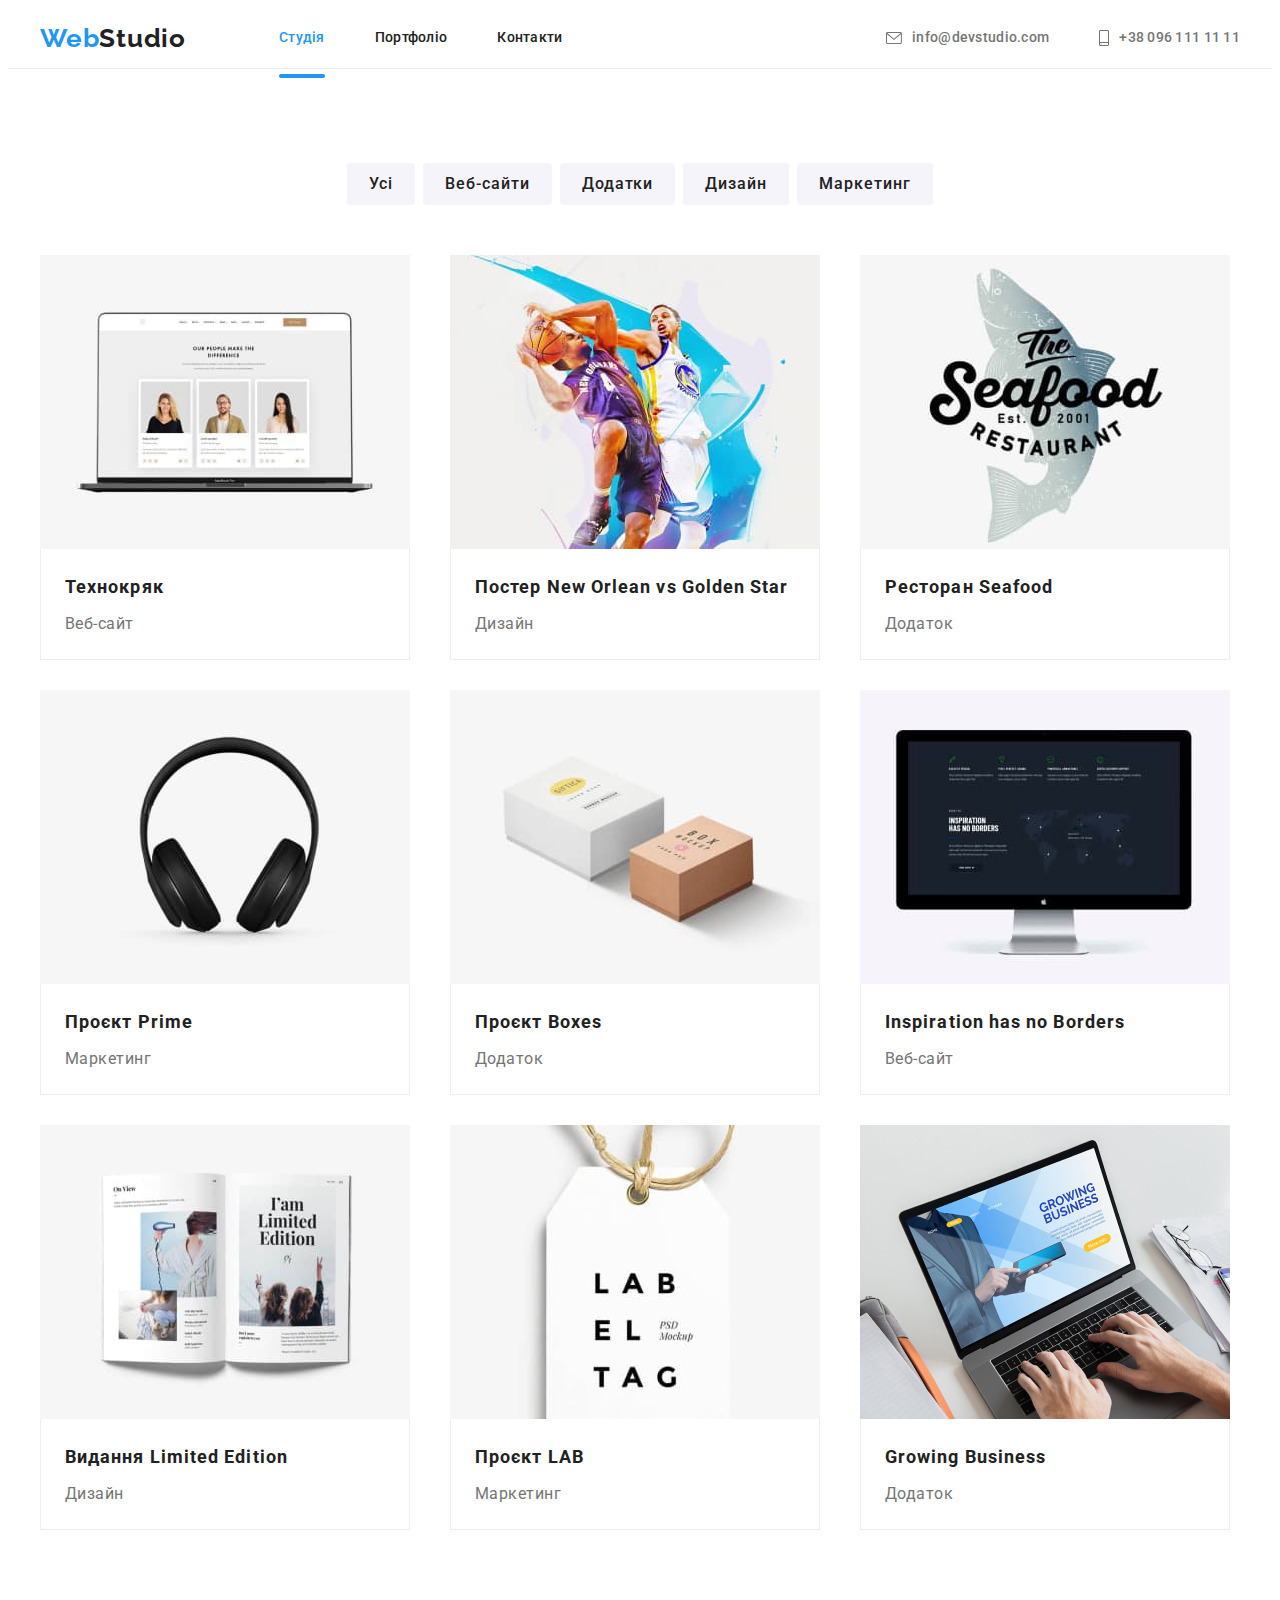
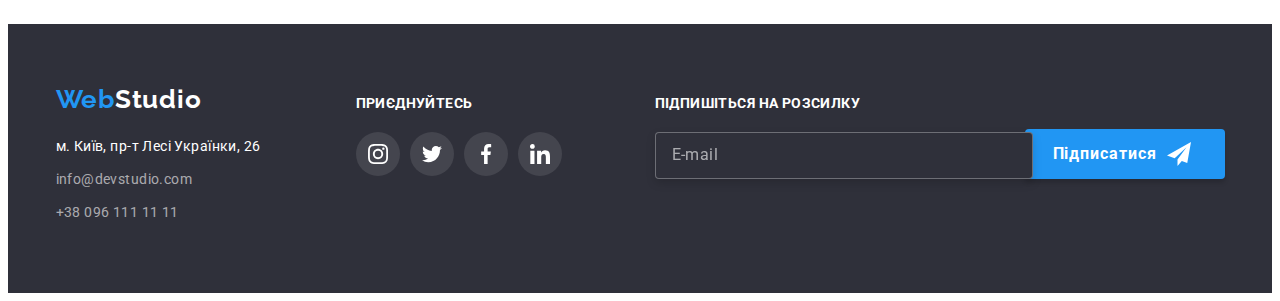
==== commit 17a5d64a: "menu done" ====
--- a/portfolio.html
+++ b/portfolio.html
@@ -25,14 +25,78 @@
     <!-------------------- Шапка ---------------------->
     <header class="header">
       <div class="container header__container">
+        <button type="button" class="menu-btn is-open" data-menu-button>
+          <svg
+            width="40"
+            height="40"
+            aria-label="Переключатель мобильного меню"
+            aria-expanded="false"
+          >
+            <use
+              class="menu-close"
+              href="./images/sprite.svg#icon-menu-open"
+            ></use>
+            <use
+              class="menu-open"
+              href="./images/sprite.svg#icon-menu-close"
+            ></use>
+          </svg>
+        </button>
+        <div class="menu" data-menu>
+          <div class="menu-wrapper">
+            <nav class="menu-nav">
+              <ul class="menu-nav__list">
+                <li class="menu-nav__item">
+                  <a class="menu-nav__link" href="./index.html">Студія</a>
+                </li>
+                <li class="menu-nav__item">
+                  <a class="menu-nav__link current-menu" href="./portfolio.html"
+                    >Портфоліо</a
+                  >
+                </li>
+                <li class="menu-nav__item">
+                  <a class="menu-nav__link">Контакти</a>
+                </li>
+              </ul>
+            </nav>
+            <address class="menu-address">
+              <ul class="menu-address__list">
+                <li class="menu-address__item">
+                  <a href="tel:+380961111111" class="menu-address__tel"
+                    >+38 096 111 11 11</a
+                  >
+                </li>
+                <li class="menu-address__item">
+                  <a href="mailto:info@devstudio.com" class="menu-address__mail"
+                    >info@devstudio.com</a
+                  >
+                </li>
+              </ul>
+              <ul class="menu-soc__list">
+                <li class="menu-soc__item">
+                  <a class="menu-soc__link" href="#">Instagram</a>
+                </li>
+                <li class="menu-soc__item">
+                  <a class="menu-soc__link" href="#">Twitter</a>
+                </li>
+                <li class="menu-soc__item">
+                  <a class="menu-soc__link" href="#">Facebook</a>
+                </li>
+                <li class="menu-soc__item">
+                  <a class="menu-soc__link" href="#">LinkedIn</a>
+                </li>
+              </ul>
+            </address>
+          </div>
+        </div>
         <nav class="header__nav">
           <a href="./index.html" class="header__logo">Web<span>Studio</span></a>
           <ul class="header__list">
             <li class="header-list__item">
-              <a href="./index.html" class="page"> Студія </a>
+              <a href="./index.html" class="page current"> Студія </a>
             </li>
             <li class="header-list__item">
-              <a href="./portfolio.html" class="page current">Портфоліо</a>
+              <a href="./portfolio.html" class="page">Портфоліо</a>
             </li>
             <li class="header-list__item">
               <a href="./contacts.html" class="page">Контакти</a>
@@ -364,5 +428,6 @@
         </div>
       </div>
     </footer>
+    <script src="./js/menu.js"></script>
   </body>
 </html>
--- a/css/main.min.css
+++ b/css/main.min.css
@@ -1 +1 @@
-h1,h2,h3,h4,h5,h6,ul,p{margin:0px;padding:0px;border:0px}address{font-style:normal}a{text-decoration:none}img{display:block;max-width:100%;height:auto}.container{width:100%;padding-left:15px;padding-right:15px;margin:0 auto}@media screen and (min-width: 480px){.container{width:480px}}@media screen and (min-width: 768px){.container{width:768px}}@media screen and (min-width: 1200px){.container{width:1200px}}.visually-hidden{position:absolute;white-space:nowrap;width:1px;height:1px;overflow:hidden;border:0;padding:0;clip:rect(0 0 0 0);-webkit-clip-path:inset(50%);clip-path:inset(50%);margin:-1px}.header__logo{font-family:"Raleway",sans-serif;font-weight:700;font-size:26px;line-height:1.19;letter-spacing:.03em;color:#2196f3;text-decoration:none;display:inline-block;margin-right:93px}.header__logo>span{font-family:"Raleway",sans-serif;font-weight:700;font-size:26px;line-height:1.19;letter-spacing:.03em;color:#212121;display:inline-block}.header{border-bottom:1px solid #ececec}.header__container{display:flex}.header__nav{display:flex;align-items:center}.header__list{list-style:none;display:flex;gap:50px}.page{position:relative;text-decoration:none;font-family:"Roboto",sans-serif;font-weight:500;font-size:14px;line-height:1.14;letter-spacing:.02em;color:#212121;display:inline-block;padding-top:32px;padding-bottom:32px;transition:color 250ms cubic-bezier(0.4, 0, 0.2, 1)}.page:hover{color:#2196f3;transition:color 250ms cubic-bezier(0.4, 0, 0.2, 1)}.page:focus{color:#2196f3;transition:color 250ms cubic-bezier(0.4, 0, 0.2, 1)}.header-adress{list-style:none;display:flex;margin-left:auto;gap:50px;align-items:center}.header-adress__link{text-decoration:none;font-family:"Roboto",sans-serif;font-weight:500;font-size:14px;line-height:1.14;letter-spacing:.02em;color:#757575;display:inline-block;padding-top:32px;padding-bottom:32px;fill:#757575;display:flex;align-items:center;gap:10px;transition:color 250ms cubic-bezier(0.4, 0, 0.2, 1),fill 250ms cubic-bezier(0.4, 0, 0.2, 1)}.header-adress__link:hover{color:#2196f3;fill:#2196f3;transition:color 250ms cubic-bezier(0.4, 0, 0.2, 1),fill 250ms cubic-bezier(0.4, 0, 0.2, 1)}.header-adress__link:focus{color:#2196f3;fill:#2196f3;transition:color 250ms cubic-bezier(0.4, 0, 0.2, 1),fill 250ms cubic-bezier(0.4, 0, 0.2, 1)}.current{color:#2196f3}.current::after{content:"";position:absolute;background-color:#2196f3;border-radius:2px;width:100%;height:4px;left:0;bottom:0}.backdrop{position:fixed;width:100%;height:100%;top:0;left:0;opacity:1;background-color:rgba(0,0,0,.2);transition:visibility 250ms cubic-bezier(0.4, 0, 0.2, 1),opacity 250ms cubic-bezier(0.4, 0, 0.2, 1)}.backdrop.is-hidden{visibility:none;opacity:0;pointer-events:none}.backdrop.is-hidden>.modal{transform:scaleX(0)}.modal-button{position:absolute;top:10px;right:10px;display:flex;width:30px;height:30px;background:#fff;border:1px solid rgba(0,0,0,.1);border-radius:50%;cursor:pointer;align-items:center;justify-content:center;transition:border 250ms cubic-bezier(0.4, 0, 0.2, 1),fill 250ms cubic-bezier(0.4, 0, 0.2, 1)}.modal-button:hover{border:1px solid #2196f3;transition:border 250ms cubic-bezier(0.4, 0, 0.2, 1),fill 250ms cubic-bezier(0.4, 0, 0.2, 1);fill:#2196f3}.modal-button:focus{border:1px solid #2196f3;transition:border 250ms cubic-bezier(0.4, 0, 0.2, 1),fill 250ms cubic-bezier(0.4, 0, 0.2, 1);fill:#2196f3}.modal{position:absolute;width:528px;height:581px;top:50%;left:50%;translate:-50% -50%;padding:40px;background-color:#fff;box-shadow:0px 1px 3px rgba(0,0,0,.12),0px 1px 1px rgba(0,0,0,.14),0px 2px 1px rgba(0,0,0,.2);border-radius:4px;transform:scaleX(100%);transition:transform 1000ms cubic-bezier(0.4, 0, 0.2, 1)}.icon-modal-btn{transform:rotateZ(0deg);transition:transform 1000ms cubic-bezier(0.4, 0, 0.2, 1)}.modal-button:hover .icon-modal-btn,.modal-button:focus .icon-modal-btn{transform:rotateZ(360deg)}.modal-tittle{font-family:"Roboto",sans-serif;font-weight:700;font-size:20px;line-height:1.15;text-align:center;letter-spacing:.03em;color:#212121;margin-bottom:12px}.form-text-modal{display:block;font-family:"Roboto",sans-serif;font-weight:400;font-size:12px;line-height:1.1666666667;letter-spacing:.01em;margin-bottom:4px;color:#757575}.form-name-box{margin-bottom:10px}.form-tel-box{margin-bottom:10px}.form-email-box{margin-bottom:10px}.form-textarea-box{margin-bottom:20px}.input-modal{width:100%;height:40px;padding-left:42px;border:1px solid rgba(33,33,33,.2);border-radius:4px}.textarea{font-family:"Roboto";font-style:normal;font-weight:400;font-size:12px;line-height:14px;letter-spacing:.01em;width:100%;border:1px solid rgba(33,33,33,.2);border-radius:4px;resize:none;padding-top:12px;padding-left:16px}.textarea:focus{outline:rgba(0,0,0,0);border-color:#2196f3}.textarea::-moz-placeholder{font-family:"Roboto",sans-serif;font-weight:400;font-size:12px;line-height:1.16;letter-spacing:.01em;color:rgba(117,117,117,.5)}.textarea:-ms-input-placeholder{font-family:"Roboto",sans-serif;font-weight:400;font-size:12px;line-height:1.16;letter-spacing:.01em;color:rgba(117,117,117,.5)}.textarea::placeholder{font-family:"Roboto",sans-serif;font-weight:400;font-size:12px;line-height:1.16;letter-spacing:.01em;color:rgba(117,117,117,.5)}.modal-checkbox{position:absolute;white-space:nowrap;width:1px;height:1px;overflow:hidden;border:0;padding:0;clip:rect(0 0 0 0);-webkit-clip-path:inset(50%);clip-path:inset(50%);margin:-1px}.checkbox-flex{display:flex;justify-content:center;align-items:center;margin-bottom:30px}.checkbox-text{display:flex;font-family:"Roboto",sans-serif;font-weight:400;font-size:14px;line-height:1.71;letter-spacing:.03em;color:#757575;align-items:center;gap:8px}.checkbox-link{color:#2196f3;text-decoration:underline}.span-icon{width:16px;height:15px;border:2px solid #212121;border-radius:4px;cursor:pointer;margin-right:8px}.modal-checkbox:checked+.span-icon{border:rgba(0,0,0,0);background-image:url(../images/icon-check.svg);background-position:center;background-repeat:no-repeat;background-size:contain;background-color:#2196f3}.form-modal-btn{display:block;font-family:"Roboto",sans-serif;font-weight:700;font-size:16px;line-height:1.87;margin:0 auto;padding:10px 52px;letter-spacing:.06em;color:#fff;background:#2196f3;box-shadow:0px 4px 4px rgba(0,0,0,.15);border-radius:4px;border:none;cursor:pointer;transition:background-color 250ms cubic-bezier(0.4, 0, 0.2, 1),box-shadow 250ms cubic-bezier(0.4, 0, 0.2, 1)}.form-modal-btn:hover{background-color:#188ce8;transition:background-color 250ms cubic-bezier(0.4, 0, 0.2, 1),box-shadow 250ms cubic-bezier(0.4, 0, 0.2, 1)}.form-modal-btn:focus{background-color:#188ce8;transition:background-color 250ms cubic-bezier(0.4, 0, 0.2, 1),box-shadow 250ms cubic-bezier(0.4, 0, 0.2, 1)}.input-wrap{position:relative}.icon-modal{position:absolute;left:12px;top:50%;transform:translateY(-50%)}.input-modal:focus{outline:rgba(0,0,0,0);border:1px solid #2196f3}.input-modal:focus+.icon-modal{fill:#2196f3}.hero{background-color:#c4c4c4;background-image:linear-gradient(to right, rgba(47, 48, 58, 0.4), rgba(47, 48, 58, 0.4)),url(../images/background-mobile.jpg);background-repeat:no-repeat;background-size:cover;background-position:left;text-align:center;padding-top:118px;padding-bottom:118px;max-width:1600px;margin:0 auto}@media(min-device-pixel-ratio: 2),(-webkit-min-device-pixel-ratio: 2),(min-resolution: 192dpi),(min-resolution: 2dppx){.hero{background-image:linear-gradient(to right, rgba(47, 48, 58, 0.4), rgba(47, 48, 58, 0.4)),url(../images/background-mobile2x.jpg)}}@media screen and (min-width: 768px){.hero{background-image:linear-gradient(to right, rgba(47, 48, 58, 0.4), rgba(47, 48, 58, 0.4)),url(../images/background-tablet.jpg)}}@media screen and (min-width: 768px)and (min-device-pixel-ratio: 2),screen and (min-width: 768px)and (-webkit-min-device-pixel-ratio: 2),screen and (min-width: 768px)and (min-resolution: 192dpi),screen and (min-width: 768px)and (min-resolution: 2dppx){.hero{background-image:linear-gradient(to right, rgba(47, 48, 58, 0.4), rgba(47, 48, 58, 0.4)),url(../images/background-tablet2x.jpg)}}@media screen and (min-width: 1200px){.hero{background-image:linear-gradient(to right, rgba(47, 48, 58, 0.4), rgba(47, 48, 58, 0.4)),url(../images/background.jpg);padding-top:200px;padding-bottom:200px}}@media screen and (min-width: 1200px)and (min-device-pixel-ratio: 2),screen and (min-width: 1200px)and (-webkit-min-device-pixel-ratio: 2),screen and (min-width: 1200px)and (min-resolution: 192dpi),screen and (min-width: 1200px)and (min-resolution: 2dppx){.hero{background-image:linear-gradient(to right, rgba(47, 48, 58, 0.4), rgba(47, 48, 58, 0.4)),url(../images/background2x.jpg)}}.hero-h-one{font-family:"Roboto",sans-serif;font-style:normal;font-weight:900;font-size:26px;line-height:1.62;text-align:center;letter-spacing:.06em;text-transform:uppercase;color:#fff;margin:0 auto 30px}@media screen and (min-width: 1200px){.hero-h-one{font-family:"Roboto",sans-serif;font-weight:900;font-size:44px;line-height:1.36em;text-align:center;letter-spacing:.06em;text-transform:uppercase;color:#fff;text-align:center;max-width:696px;margin:0 auto 30px}}.hero-btn{font-family:"Roboto",sans-serif;font-weight:700;font-size:16px;line-height:1.87;letter-spacing:.06em;color:#fff;background:#2196f3;border-radius:4px;border:none;cursor:pointer;display:inline;width:200px;height:50px;box-shadow:0px 4px 4px rgba(0,0,0,.15);transition:background-color 250ms cubic-bezier(0.4, 0, 0.2, 1),box-shadow 250ms cubic-bezier(0.4, 0, 0.2, 1)}.hero-btn:hover{background:#188ce8;transition:background-color 250ms cubic-bezier(0.4, 0, 0.2, 1),box-shadow 250ms cubic-bezier(0.4, 0, 0.2, 1)}.hero-btn:focus{background:#188ce8;transition:background-color 250ms cubic-bezier(0.4, 0, 0.2, 1),box-shadow 250ms cubic-bezier(0.4, 0, 0.2, 1)}@media screen and (min-width: 1200px){.hero-btn{width:216px}}.btn{cursor:pointer;font-family:"Roboto",sans-serif;font-weight:500;font-size:16px;line-height:30px;display:flex;align-items:center;text-align:center;letter-spacing:.06em;color:#212121;background:#f5f4fa;border-radius:4px;border:none;transition:background-color 250ms cubic-bezier(0.4, 0, 0.2, 1),box-shadow 250ms cubic-bezier(0.4, 0, 0.2, 1)}.btn:hover{background-color:#2196f3;color:#fff;box-shadow:0px 3px 1px rgba(0,0,0,.1),0px 1px 2px rgba(0,0,0,.08),0px 2px 2px rgba(0,0,0,.12);border-radius:4px;transition:background-color 250ms cubic-bezier(0.4, 0, 0.2, 1),box-shadow 250ms cubic-bezier(0.4, 0, 0.2, 1)}.btn:focus{background-color:#2196f3;color:#fff;box-shadow:0px 3px 1px rgba(0,0,0,.1),0px 1px 2px rgba(0,0,0,.08),0px 2px 2px rgba(0,0,0,.12);border-radius:4px;transition:background-color 250ms cubic-bezier(0.4, 0, 0.2, 1),box-shadow 250ms cubic-bezier(0.4, 0, 0.2, 1)}.advantages{padding-top:60px;padding-bottom:60px}@media screen and (min-width: 1200px){.advantages{padding-top:94px;padding-bottom:94px}}.advantages__item{width:100%}.advantages__item:not(:last-child){margin-bottom:30px}@media screen and (min-width: 768px){.advantages__item:not(:last-child){margin:0}}@media screen and (min-width: 480px){.advantages__item{width:450px}}@media screen and (min-width: 768px){.advantages__item{width:calc((100% - 30px)/2);margin:0}}@media screen and (min-width: 1200px){.advantages__item{width:calc((100% - 90px)/4)}}.advantages-icon__box{background-color:#f5f4fa;width:100%;padding-top:25px;padding-bottom:25px}.advantages__icon{display:block;margin:0 auto}.advantages__list{list-style:none;display:block;gap:30px}@media screen and (min-width: 768px){.advantages__list{display:flex;flex-wrap:wrap}}.advantages__point{font-family:"Roboto",sans-serif;font-weight:700;font-size:14px;line-height:1.14;letter-spacing:.03em;text-transform:uppercase;color:#212121;margin-top:30px;text-align:center}.advantages__text{font-family:"Roboto",sans-serif;font-weight:400;font-size:14px;line-height:1.71;letter-spacing:.03em;color:#757575;margin-top:10px}.about{display:none}@media screen and (min-width: 1200px){.about{display:unset;padding-top:94px;padding-bottom:94px}}.about__list{list-style:none;display:flex;align-items:center;gap:30px}.about__item{position:relative}.about-content{position:absolute;bottom:0;width:100%;padding-top:27px;padding-bottom:27px;background:rgba(47,48,58,.8)}.about__point{font-family:"Roboto",sans-serif;font-weight:700;font-size:14px;line-height:1.14;text-align:center;letter-spacing:.03em;text-transform:uppercase;color:#fff}.about__container{text-align:center}.about__title{font-family:"Roboto",sans-serif;font-weight:700;font-size:28px;line-height:1.17;letter-spacing:.03em;color:#212121;margin-bottom:50px}@media screen and (min-width: 1200px){.about__title{font-size:36px;line-height:1.16}}.team{background:#f5f4fa;padding-top:60px;padding-bottom:60px}@media screen and (min-width: 1200px){.team{padding-top:94px;padding-bottom:94px}}.team-container{margin:0 auto;text-align:center}.team-list{list-style:none;display:block}@media screen and (min-width: 768px){.team-list{display:flex;flex-wrap:wrap;gap:30px}}.team-item{margin:0 auto;background:#fff;padding-bottom:24px;border-radius:0px 0px 4px 4px;flex-wrap:wrap;max-width:450px;height:auto;box-shadow:0px 1px 3px rgba(0,0,0,.12),0px 1px 1px rgba(0,0,0,.14),0px 2px 1px rgba(0,0,0,.2);border-radius:0px 0px 4px 4px}.team-item:not(:last-child){margin-bottom:30px}@media screen and (min-width: 768px){.team-item:not(:last-child){margin-bottom:0}}@media screen and (min-width: 768px){.team-item{width:calc((100% - 30px)/2)}}@media screen and (min-width: 1200px){.team-item{width:calc((100% - 90px)/4)}}.team-icon-list{display:flex;list-style:none;justify-content:center;gap:10px;margin-top:16px}.team-icon-link{display:flex;background-color:#fff;width:44px;height:44px;align-items:center;justify-content:center;border-radius:50%;fill:#afb1b8;transition:background-color 250ms cubic-bezier(0.4, 0, 0.2, 1),fill 250ms cubic-bezier(0.4, 0, 0.2, 1)}.team-icon-link:hover{fill:#fff;background-color:#2196f3;transition:background-color 250ms cubic-bezier(0.4, 0, 0.2, 1),fill 250ms cubic-bezier(0.4, 0, 0.2, 1)}.team-icon-link:focus{fill:#fff;background-color:#2196f3;transition:background-color 250ms cubic-bezier(0.4, 0, 0.2, 1),fill 250ms cubic-bezier(0.4, 0, 0.2, 1)}.team-h-two{font-family:"Roboto",sans-serif;font-weight:700;font-size:28px;line-height:1.17;letter-spacing:.03em;color:#212121;margin-bottom:50px}@media screen and (min-width: 1200px){.team-h-two{font-size:36px;line-height:1.16}}.team-h-three{font-family:"Roboto",sans-serif;font-weight:500;font-size:16px;line-height:1.18;letter-spacing:.03em;margin-top:30px}.team-text{font-family:"Roboto",sans-serif;font-weight:400;font-size:16px;line-height:1.18;letter-spacing:.03em;color:#757575;margin-top:10px}.clients{padding-top:60px;padding-bottom:60px}@media screen and (min-width: 1200px){.clients{padding-top:94px;padding-bottom:94px}}.client-h-two{font-family:"Roboto",sans-serif;font-weight:700;font-size:28px;line-height:1.17;text-align:center;letter-spacing:.03em;color:#212121;margin-bottom:50px}@media screen and (min-width: 1200px){.client-h-two{font-size:36px;line-height:1.16}}.client-icon-list{display:flex;flex-wrap:wrap;list-style:none;gap:30px}.client-icon-item{width:calc((100% - 30px)/2)}@media screen and (min-width: 768px){.client-icon-item{width:calc((100% - 60px)/3)}}@media screen and (min-width: 1200px){.client-icon-item{width:170px}}.client-icon-link{fill:#afb1b8;align-items:center;justify-content:center;display:flex;border:1px solid #afb1b8;border-radius:4px;width:100%;height:92px;transition:fill 250ms cubic-bezier(0.4, 0, 0.2, 1),border 250ms cubic-bezier(0.4, 0, 0.2, 1)}.client-icon-link:hover{fill:#2196f3;border:1px solid #2196f3;transition:fill 250ms cubic-bezier(0.4, 0, 0.2, 1),border 250ms cubic-bezier(0.4, 0, 0.2, 1)}.client-icon-link:focus{fill:#2196f3;border:1px solid #2196f3;transition:fill 250ms cubic-bezier(0.4, 0, 0.2, 1),border 250ms cubic-bezier(0.4, 0, 0.2, 1)}.works-list-top{list-style:none;display:flex;gap:8px;align-items:center;justify-content:center;margin-bottom:50px}.button-all{padding:6px 22px}.button-web{padding:6px 22px}.button-add{padding:6px 22px}.button-design{padding:6px 22px}.button-mark{padding:6px 22px}.works{padding-top:94px;padding-bottom:94px}.works-list-bottom{list-style:none;display:flex;flex-wrap:wrap;gap:30px}.works-link{display:inline-block;transition:box-shadow 250ms cubic-bezier(0.4, 0, 0.2, 1)}.works-link:hover{box-shadow:0px 1px 1px rgba(0,0,0,.12),0px 4px 4px rgba(0,0,0,.06),1px 4px 6px rgba(0,0,0,.16);transition:box-shadow 250ms cubic-bezier(0.4, 0, 0.2, 1)}.works-link:focus{box-shadow:0px 1px 1px rgba(0,0,0,.12),0px 4px 4px rgba(0,0,0,.06),1px 4px 6px rgba(0,0,0,.16);transition:box-shadow 250ms cubic-bezier(0.4, 0, 0.2, 1)}.works-list-btn{display:flex}.works-h-two{font-family:"Roboto",sans-serif;font-weight:700;font-size:18px;line-height:2;letter-spacing:.06em;color:#212121;margin-bottom:4px}.cards{flex-basis:calc((100% - 60px)/3)}.border-text-card{border-right:1px solid #eee;border-bottom:1px solid #eee;border-left:1px solid #eee;align-items:center;padding:20px 24px}.works-text{font-family:"Roboto";font-weight:400;font-size:16px;line-height:1.87;letter-spacing:.03em;color:#757575}.works-link:hover .works-text-box{transform:translateY(0)}.works-link:focus .works-text-box{transform:translateY(0)}.box{position:relative;overflow:hidden}.works-text-box{position:absolute;bottom:0;left:0;width:100%;height:100%;padding:63px 24px;font-family:"Roboto",sans-serif;font-weight:400;font-size:18px;line-height:1.55;letter-spacing:.03em;color:#fff;background-color:rgba(33,150,243,.9);transform:translateY(100%);transition:transform 250ms cubic-bezier(0.4, 0, 0.2, 1)}.footer__logo{font-family:"Raleway",sens-serif;font-weight:700;font-size:24px;line-height:1.16;letter-spacing:.03em;color:#2196f3;text-decoration:none;display:inline-block;margin-bottom:20px}@media screen and (min-width: 1200px){.footer__logo{font-size:26px;line-height:1.19}}.footer__logo>span{color:#fff}.footer{background-color:#2f303a;padding-top:60px;padding-bottom:60px}.footer-container{display:flex;flex-direction:column;align-items:baseline;text-align:center;align-items:center;justify-content:center;gap:60px}@media screen and (min-width: 768px){.footer-container{flex-direction:unset;flex-wrap:wrap}}@media screen and (min-width: 1200px){.footer-container{align-items:baseline;text-align:unset;flex-wrap:nowrap;gap:93px}}@media screen and (min-width: 768px){.footer-flex__wrapper{width:100%;display:flex;align-items:baseline;justify-content:center;gap:165px}}@media screen and (min-width: 1200px){.footer-flex__wrapper{align-items:baseline;justify-content:unset;width:unset;gap:70px}}.footer-box-one{width:230px}.footer-h-three{font-family:"Roboto",sans-serif;font-weight:700;font-size:14px;line-height:1.14;letter-spacing:.03em;text-transform:uppercase;color:#fff;margin-bottom:20px}.footer-icon-list{list-style:none;display:flex;gap:10px}.footer-icon-link{display:flex;background:rgba(255,255,255,.1);width:44px;height:44px;align-items:center;justify-content:center;border-radius:50%;fill:#fff;transition:background-color 250ms cubic-bezier(0.4, 0, 0.2, 1)}.footer-icon-link:hover{background:#2196f3;transition:background-color 250ms cubic-bezier(0.4, 0, 0.2, 1)}.footer-icon-link:focus{background:#2196f3;transition:background-color 250ms cubic-bezier(0.4, 0, 0.2, 1)}.footer-list{list-style:none}.footer-item{margin-bottom:9px}.map{font-family:"Roboto",sans-serif;font-weight:400;font-size:14px;line-height:1.71;letter-spacing:.03em;color:#fff;transition:color 250ms cubic-bezier(0.4, 0, 0.2, 1)}.map:focus{color:#2196f3;transition:color 250ms cubic-bezier(0.4, 0, 0.2, 1)}.map:hover{color:#2196f3;transition:color 250ms cubic-bezier(0.4, 0, 0.2, 1)}.footer-adress-link{font-family:"Roboto";font-weight:400;font-size:14px;line-height:1.71;letter-spacing:.03em;color:rgba(255,255,255,.6);transition:color 250ms cubic-bezier(0.4, 0, 0.2, 1)}.footer-adress-link:focus{color:#2196f3;transition:color 250ms cubic-bezier(0.4, 0, 0.2, 1)}.footer-adress-link:hover{color:#2196f3;transition:color 250ms cubic-bezier(0.4, 0, 0.2, 1)}.footer-box-three{width:100%}@media screen and (min-width: 768px){.footer-box-three{width:450px}}@media screen and (min-width: 1200px){.footer-box-three{width:570px}}.footer-form__label{width:100%}@media screen and (min-width: 1200px){.footer-form__label{width:358px}}.form-box{width:100%;display:flex;flex-direction:column;align-items:center;justify-content:center;gap:20px}@media screen and (min-width: 1200px){.form-box{align-items:flex-end;flex-direction:unset;gap:12px}}.form-text{font-family:"Roboto",sans-serif;font-weight:700;font-size:14px;line-height:1.14;letter-spacing:.03em;text-transform:uppercase;display:block;margin-bottom:20px;color:#fff}.form-btn{gap:10px;font-family:"Roboto",sans-serif;font-weight:700;font-size:16px;line-height:1.87;display:flex;align-items:center;text-align:center;letter-spacing:.06em;height:50px;bottom:0;width:200px;padding:10px 28px;color:#fff;cursor:pointer;background:#2196f3;box-shadow:0px 4px 4px rgba(0,0,0,.15);border-radius:4px;border-color:rgba(255,255,255,.3764705882);border:none;transition:background-color 250ms cubic-bezier(0.4, 0, 0.2, 1),box-shadow 250ms cubic-bezier(0.4, 0, 0.2, 1)}.form-btn:hover{background:#188ce8;transition:background-color 250ms cubic-bezier(0.4, 0, 0.2, 1),box-shadow 250ms cubic-bezier(0.4, 0, 0.2, 1)}.form-btn:focus{background:#188ce8;transition:background-color 250ms cubic-bezier(0.4, 0, 0.2, 1),box-shadow 250ms cubic-bezier(0.4, 0, 0.2, 1)}.form-input{width:100%;color:rgba(255,255,255,.3764705882);background-color:#2f303a;padding-top:15px;padding-bottom:15px;padding-left:16px;border:1px solid rgba(255,255,255,.3);filter:drop-shadow(0px 4px 4px rgba(0, 0, 0, 0.15));border-radius:4px}.form-input:focus{outline:rgba(0,0,0,0);border-color:#2196f3}.form-input::-moz-placeholder{font-family:"Roboto",sans-serif;font-weight:400;font-size:16px;line-height:1.25;align-items:center;letter-spacing:.03em;color:rgba(255,255,255,.6)}.form-input:-ms-input-placeholder{font-family:"Roboto",sans-serif;font-weight:400;font-size:16px;line-height:1.25;align-items:center;letter-spacing:.03em;color:rgba(255,255,255,.6)}.form-input::placeholder{font-family:"Roboto",sans-serif;font-weight:400;font-size:16px;line-height:1.25;align-items:center;letter-spacing:.03em;color:rgba(255,255,255,.6)}/*# sourceMappingURL=main.min.css.map */+h1,h2,h3,h4,h5,h6,ul,p{margin:0px;padding:0px;border:0px}address{font-style:normal}a{text-decoration:none}img{display:block;max-width:100%;height:auto}.container{width:100%;padding-left:15px;padding-right:15px;margin:0 auto}@media screen and (min-width: 480px){.container{width:480px}}@media screen and (min-width: 768px){.container{width:768px}}@media screen and (min-width: 1200px){.container{width:1200px}}.visually-hidden{position:absolute;white-space:nowrap;width:1px;height:1px;overflow:hidden;border:0;padding:0;clip:rect(0 0 0 0);-webkit-clip-path:inset(50%);clip-path:inset(50%);margin:-1px}.menu-wrapper{display:flex;flex-direction:column;justify-content:space-between;height:100%}.menu-btn{position:absolute;top:10px;right:66px;margin:0;padding:0;width:0;border:none;z-index:1111111}@media screen and (min-width: 768px){.menu-btn{display:none}}.menu-btn:hover{fill:#2196f3}.menu-btn:focus{fill:#2196f3}.menu-btn .menu-close{display:none}.menu-btn.is-open .menu-close{display:block}.menu-btn.is-open .menu-open{display:none}.menu{display:none;position:absolute;right:0;top:0;background-color:#fff;width:100vw;height:100vh;padding-top:48px;padding-bottom:48px;padding-left:40px}.menu.is-open{display:flex;margin:0 auto}@media screen and (min-width: 768px){.menu.is-open{display:none}}@media screen and (min-width: 768px){.menu{display:none}}.menu-nav__list{display:flex;flex-direction:column;gap:32px}.menu-nav__item{font-family:"Roboto";font-style:normal;font-weight:500;font-size:40px;line-height:1.17;letter-spacing:.02em;list-style:none;color:#212121}@media screen and (max-width: 480px){.menu-nav__item{font-size:8.333vw}}.menu-nav__link{text-decoration:none;color:#212121}.menu-nav__link.current-menu{color:#2196f3}.menu-address__list{display:flex;flex-direction:column;gap:32px;margin-bottom:64px}.menu-address__item{list-style:none}.menu-address__tel{color:#2196f3;text-decoration:none;font-family:"Roboto",sans-serif;font-weight:500;font-size:34px;line-height:1.17;letter-spacing:.02em}.menu-address__mail{text-decoration:none;font-family:"Roboto",sans-serif;font-weight:500;font-size:24px;line-height:1.16;letter-spacing:.02em;color:#757575}.menu-soc__list{display:flex;gap:10px}.menu-soc__item{list-style:none;padding-right:10px}.menu-soc__item:not(:last-child){border-right:1px solid rgba(33,33,33,.2)}.menu-soc__link{text-decoration:none;color:#2196f3;font-family:"Roboto",sans-serif;font-weight:500;font-size:18px;line-height:1.22;letter-spacing:.02em}.header__logo{font-family:"Raleway",sans-serif;font-weight:700;font-size:26px;line-height:1.19;letter-spacing:.03em;color:#2196f3;text-decoration:none;display:inline-block;margin-right:93px}.header__logo>span{font-family:"Raleway",sans-serif;font-weight:700;font-size:26px;line-height:1.19;letter-spacing:.03em;color:#212121;display:inline-block}.header{border-bottom:1px solid #ececec;height:60px;position:relative;z-index:1}.header__container{display:flex;height:100%;z-index:0}.header__nav{display:flex;align-items:center}.header__list{list-style:none;display:flex;gap:50px}@media screen and (max-width: 767px){.header__list{display:none}}.page{position:relative;text-decoration:none;font-family:"Roboto",sans-serif;font-weight:500;font-size:14px;line-height:1.14;letter-spacing:.02em;color:#212121;display:inline-block;padding-top:32px;padding-bottom:32px;transition:color 250ms cubic-bezier(0.4, 0, 0.2, 1)}.page:hover{color:#2196f3;transition:color 250ms cubic-bezier(0.4, 0, 0.2, 1)}.page:focus{color:#2196f3;transition:color 250ms cubic-bezier(0.4, 0, 0.2, 1)}.header-adress{list-style:none;display:flex;margin-left:auto;gap:50px;align-items:center}@media screen and (max-width: 767px){.header-adress{display:none}}.header-adress__link{text-decoration:none;font-family:"Roboto",sans-serif;font-weight:500;font-size:14px;line-height:1.14;letter-spacing:.02em;color:#757575;display:inline-block;padding-top:32px;padding-bottom:32px;fill:#757575;display:flex;align-items:center;gap:10px;transition:color 250ms cubic-bezier(0.4, 0, 0.2, 1),fill 250ms cubic-bezier(0.4, 0, 0.2, 1)}.header-adress__link:hover{color:#2196f3;fill:#2196f3;transition:color 250ms cubic-bezier(0.4, 0, 0.2, 1),fill 250ms cubic-bezier(0.4, 0, 0.2, 1)}.header-adress__link:focus{color:#2196f3;fill:#2196f3;transition:color 250ms cubic-bezier(0.4, 0, 0.2, 1),fill 250ms cubic-bezier(0.4, 0, 0.2, 1)}.current{color:#2196f3}.current::after{content:"";position:absolute;background-color:#2196f3;border-radius:2px;width:100%;height:4px;left:0;bottom:0}.backdrop{position:fixed;width:100%;height:100%;top:0;left:0;opacity:1;background-color:rgba(0,0,0,.2);transition:visibility 250ms cubic-bezier(0.4, 0, 0.2, 1),opacity 250ms cubic-bezier(0.4, 0, 0.2, 1)}.backdrop.is-hidden{visibility:none;opacity:0;pointer-events:none}.backdrop.is-hidden>.modal{transform:scaleX(0)}.modal-button{position:absolute;top:10px;right:10px;display:flex;width:30px;height:30px;background:#fff;border:1px solid rgba(0,0,0,.1);border-radius:50%;cursor:pointer;align-items:center;justify-content:center;transition:border 250ms cubic-bezier(0.4, 0, 0.2, 1),fill 250ms cubic-bezier(0.4, 0, 0.2, 1)}.modal-button:hover{border:1px solid #2196f3;transition:border 250ms cubic-bezier(0.4, 0, 0.2, 1),fill 250ms cubic-bezier(0.4, 0, 0.2, 1);fill:#2196f3}.modal-button:focus{border:1px solid #2196f3;transition:border 250ms cubic-bezier(0.4, 0, 0.2, 1),fill 250ms cubic-bezier(0.4, 0, 0.2, 1);fill:#2196f3}.modal{position:absolute;width:100%;height:auto;top:50%;left:50%;translate:-50% -50%;padding:40px;background-color:#fff;box-shadow:0px 1px 3px rgba(0,0,0,.12),0px 1px 1px rgba(0,0,0,.14),0px 2px 1px rgba(0,0,0,.2);border-radius:4px;transform:scaleX(100%);transition:transform 1000ms cubic-bezier(0.4, 0, 0.2, 1)}@media screen and (min-width: 480px){.modal{width:450px;height:609px}}@media screen and (min-width: 1200px){.modal{width:528px;height:581px}}.icon-modal-btn{transform:rotateZ(0deg);transition:transform 1000ms cubic-bezier(0.4, 0, 0.2, 1)}.modal-button:hover .icon-modal-btn,.modal-button:focus .icon-modal-btn{transform:rotateZ(360deg)}.modal-tittle{font-family:"Roboto",sans-serif;font-weight:700;font-size:20px;line-height:1.15;text-align:center;letter-spacing:.03em;color:#212121;margin-bottom:12px}.form-text-modal{display:block;font-family:"Roboto",sans-serif;font-weight:400;font-size:12px;line-height:1.1666666667;letter-spacing:.01em;margin-bottom:4px;color:#757575}.form-name-box{margin-bottom:10px}.form-tel-box{margin-bottom:10px}.form-email-box{margin-bottom:10px}.form-textarea-box{margin-bottom:20px}.input-modal{width:100%;height:40px;padding-left:42px;border:1px solid rgba(33,33,33,.2);border-radius:4px}.textarea{font-family:"Roboto";font-style:normal;font-weight:400;font-size:12px;line-height:14px;letter-spacing:.01em;width:100%;border:1px solid rgba(33,33,33,.2);border-radius:4px;resize:none;padding-top:12px;padding-left:16px}.textarea:focus{outline:rgba(0,0,0,0);border-color:#2196f3}.textarea::-moz-placeholder{font-family:"Roboto",sans-serif;font-weight:400;font-size:12px;line-height:1.16;letter-spacing:.01em;color:rgba(117,117,117,.5)}.textarea:-ms-input-placeholder{font-family:"Roboto",sans-serif;font-weight:400;font-size:12px;line-height:1.16;letter-spacing:.01em;color:rgba(117,117,117,.5)}.textarea::placeholder{font-family:"Roboto",sans-serif;font-weight:400;font-size:12px;line-height:1.16;letter-spacing:.01em;color:rgba(117,117,117,.5)}.modal-checkbox{position:absolute;white-space:nowrap;width:1px;height:1px;overflow:hidden;border:0;padding:0;clip:rect(0 0 0 0);-webkit-clip-path:inset(50%);clip-path:inset(50%);margin:-1px}.checkbox-flex{display:flex;justify-content:center;align-items:center;margin-bottom:30px}.checkbox-text{display:flex;font-family:"Roboto",sans-serif;font-weight:400;font-size:12px;line-height:1.16;letter-spacing:.03em;color:#757575;align-items:center;gap:8px}@media screen and (min-width: 1200px){.checkbox-text{font-size:14px;line-height:1.71}}.checkbox-link{color:#2196f3;text-decoration:underline;font-size:12px;line-height:1.16}@media screen and (min-width: 1200px){.checkbox-link{font-size:14px;line-height:1.71}}.span-icon{width:16px;height:15px;border:2px solid #212121;border-radius:4px;cursor:pointer;margin-right:8px}.modal-checkbox:checked+.span-icon{border:rgba(0,0,0,0);background-image:url(../images/icon-check.svg);background-position:center;background-repeat:no-repeat;background-size:contain;background-color:#2196f3}.form-modal-btn{display:block;font-family:"Roboto",sans-serif;font-weight:700;font-size:16px;line-height:1.87;max-width:200px;width:100%;margin:0 auto;padding:10px 52px;letter-spacing:.06em;color:#fff;background:#2196f3;box-shadow:0px 4px 4px rgba(0,0,0,.15);border-radius:4px;border:none;cursor:pointer;transition:background-color 250ms cubic-bezier(0.4, 0, 0.2, 1),box-shadow 250ms cubic-bezier(0.4, 0, 0.2, 1)}@media screen and (max-width: 320px){.form-modal-btn{font-size:5vw}}.form-modal-btn:hover{background-color:#188ce8;transition:background-color 250ms cubic-bezier(0.4, 0, 0.2, 1),box-shadow 250ms cubic-bezier(0.4, 0, 0.2, 1)}.form-modal-btn:focus{background-color:#188ce8;transition:background-color 250ms cubic-bezier(0.4, 0, 0.2, 1),box-shadow 250ms cubic-bezier(0.4, 0, 0.2, 1)}.input-wrap{position:relative}.icon-modal{position:absolute;left:12px;top:50%;transform:translateY(-50%)}.input-modal:focus{outline:rgba(0,0,0,0);border:1px solid #2196f3}.input-modal:focus+.icon-modal{fill:#2196f3}.hero{background-color:#c4c4c4;background-image:linear-gradient(to right, rgba(47, 48, 58, 0.4), rgba(47, 48, 58, 0.4)),url(../images/background-mobile.jpg);background-repeat:no-repeat;background-size:cover;background-position:left;text-align:center;padding-top:118px;padding-bottom:118px;max-width:1600px;margin:0 auto}@media(min-device-pixel-ratio: 2),(-webkit-min-device-pixel-ratio: 2),(min-resolution: 192dpi),(min-resolution: 2dppx){.hero{background-image:linear-gradient(to right, rgba(47, 48, 58, 0.4), rgba(47, 48, 58, 0.4)),url(../images/background-mobile2x.jpg)}}@media screen and (min-width: 768px){.hero{background-image:linear-gradient(to right, rgba(47, 48, 58, 0.4), rgba(47, 48, 58, 0.4)),url(../images/background-tablet.jpg)}}@media screen and (min-width: 768px)and (min-device-pixel-ratio: 2),screen and (min-width: 768px)and (-webkit-min-device-pixel-ratio: 2),screen and (min-width: 768px)and (min-resolution: 192dpi),screen and (min-width: 768px)and (min-resolution: 2dppx){.hero{background-image:linear-gradient(to right, rgba(47, 48, 58, 0.4), rgba(47, 48, 58, 0.4)),url(../images/background-tablet2x.jpg)}}@media screen and (min-width: 1200px){.hero{background-image:linear-gradient(to right, rgba(47, 48, 58, 0.4), rgba(47, 48, 58, 0.4)),url(../images/background.jpg);padding-top:200px;padding-bottom:200px}}@media screen and (min-width: 1200px)and (min-device-pixel-ratio: 2),screen and (min-width: 1200px)and (-webkit-min-device-pixel-ratio: 2),screen and (min-width: 1200px)and (min-resolution: 192dpi),screen and (min-width: 1200px)and (min-resolution: 2dppx){.hero{background-image:linear-gradient(to right, rgba(47, 48, 58, 0.4), rgba(47, 48, 58, 0.4)),url(../images/background2x.jpg)}}.hero-h-one{font-family:"Roboto",sans-serif;font-style:normal;font-weight:900;font-size:26px;line-height:1.62;text-align:center;letter-spacing:.06em;text-transform:uppercase;color:#fff;margin:0 auto 30px}@media screen and (min-width: 1200px){.hero-h-one{font-family:"Roboto",sans-serif;font-weight:900;font-size:44px;line-height:1.36em;text-align:center;letter-spacing:.06em;text-transform:uppercase;color:#fff;text-align:center;max-width:696px;margin:0 auto 30px}}.hero-btn{font-family:"Roboto",sans-serif;font-weight:700;font-size:16px;line-height:1.87;letter-spacing:.06em;color:#fff;background:#2196f3;border-radius:4px;border:none;cursor:pointer;display:inline;width:200px;height:50px;box-shadow:0px 4px 4px rgba(0,0,0,.15);transition:background-color 250ms cubic-bezier(0.4, 0, 0.2, 1),box-shadow 250ms cubic-bezier(0.4, 0, 0.2, 1)}.hero-btn:hover{background:#188ce8;transition:background-color 250ms cubic-bezier(0.4, 0, 0.2, 1),box-shadow 250ms cubic-bezier(0.4, 0, 0.2, 1)}.hero-btn:focus{background:#188ce8;transition:background-color 250ms cubic-bezier(0.4, 0, 0.2, 1),box-shadow 250ms cubic-bezier(0.4, 0, 0.2, 1)}@media screen and (min-width: 1200px){.hero-btn{width:216px}}.btn{cursor:pointer;font-family:"Roboto",sans-serif;font-weight:500;font-size:16px;line-height:30px;display:flex;align-items:center;text-align:center;letter-spacing:.06em;color:#212121;background:#f5f4fa;border-radius:4px;border:none;transition:background-color 250ms cubic-bezier(0.4, 0, 0.2, 1),box-shadow 250ms cubic-bezier(0.4, 0, 0.2, 1)}.btn:hover{background-color:#2196f3;color:#fff;box-shadow:0px 3px 1px rgba(0,0,0,.1),0px 1px 2px rgba(0,0,0,.08),0px 2px 2px rgba(0,0,0,.12);border-radius:4px;transition:background-color 250ms cubic-bezier(0.4, 0, 0.2, 1),box-shadow 250ms cubic-bezier(0.4, 0, 0.2, 1)}.btn:focus{background-color:#2196f3;color:#fff;box-shadow:0px 3px 1px rgba(0,0,0,.1),0px 1px 2px rgba(0,0,0,.08),0px 2px 2px rgba(0,0,0,.12);border-radius:4px;transition:background-color 250ms cubic-bezier(0.4, 0, 0.2, 1),box-shadow 250ms cubic-bezier(0.4, 0, 0.2, 1)}.advantages{padding-top:60px;padding-bottom:60px}@media screen and (min-width: 1200px){.advantages{padding-top:94px;padding-bottom:94px}}.advantages__item{width:100%}.advantages__item:not(:last-child){margin-bottom:30px}@media screen and (min-width: 768px){.advantages__item:not(:last-child){margin:0}}@media screen and (min-width: 480px){.advantages__item{width:450px}}@media screen and (min-width: 768px){.advantages__item{width:calc((100% - 30px)/2);margin:0}}@media screen and (min-width: 1200px){.advantages__item{width:calc((100% - 90px)/4)}}.advantages-icon__box{background-color:#f5f4fa;width:100%;padding-top:25px;padding-bottom:25px}.advantages__icon{display:block;margin:0 auto}.advantages__list{list-style:none;display:block;gap:30px}@media screen and (min-width: 768px){.advantages__list{display:flex;flex-wrap:wrap}}.advantages__point{font-family:"Roboto",sans-serif;font-weight:700;font-size:14px;line-height:1.14;letter-spacing:.03em;text-transform:uppercase;color:#212121;margin-top:30px;text-align:center}.advantages__text{font-family:"Roboto",sans-serif;font-weight:400;font-size:14px;line-height:1.71;letter-spacing:.03em;color:#757575;margin-top:10px}.about{display:none}@media screen and (min-width: 1200px){.about{display:unset;padding-top:94px;padding-bottom:94px}}.about__list{list-style:none;display:flex;align-items:center;gap:30px}.about__item{position:relative}.about-content{position:absolute;bottom:0;width:100%;padding-top:27px;padding-bottom:27px;background:rgba(47,48,58,.8)}.about__point{font-family:"Roboto",sans-serif;font-weight:700;font-size:14px;line-height:1.14;text-align:center;letter-spacing:.03em;text-transform:uppercase;color:#fff}.about__container{text-align:center}.about__title{font-family:"Roboto",sans-serif;font-weight:700;font-size:28px;line-height:1.17;letter-spacing:.03em;color:#212121;margin-bottom:50px}@media screen and (min-width: 1200px){.about__title{font-size:36px;line-height:1.16}}.team{background:#f5f4fa;padding-top:60px;padding-bottom:60px}@media screen and (min-width: 1200px){.team{padding-top:94px;padding-bottom:94px}}.team-container{margin:0 auto;text-align:center}.team-list{list-style:none;display:block}@media screen and (min-width: 768px){.team-list{display:flex;flex-wrap:wrap;gap:30px}}.team-item{margin:0 auto;background:#fff;padding-bottom:24px;border-radius:0px 0px 4px 4px;flex-wrap:wrap;max-width:450px;height:auto;box-shadow:0px 1px 3px rgba(0,0,0,.12),0px 1px 1px rgba(0,0,0,.14),0px 2px 1px rgba(0,0,0,.2);border-radius:0px 0px 4px 4px}.team-item:not(:last-child){margin-bottom:30px}@media screen and (min-width: 768px){.team-item:not(:last-child){margin-bottom:0}}@media screen and (min-width: 768px){.team-item{width:calc((100% - 30px)/2)}}@media screen and (min-width: 1200px){.team-item{width:calc((100% - 90px)/4)}}.team-icon-list{display:flex;list-style:none;justify-content:center;gap:10px;margin-top:16px}.team-icon-link{display:flex;background-color:#fff;width:44px;height:44px;align-items:center;justify-content:center;border-radius:50%;fill:#afb1b8;transition:background-color 250ms cubic-bezier(0.4, 0, 0.2, 1),fill 250ms cubic-bezier(0.4, 0, 0.2, 1)}.team-icon-link:hover{fill:#fff;background-color:#2196f3;transition:background-color 250ms cubic-bezier(0.4, 0, 0.2, 1),fill 250ms cubic-bezier(0.4, 0, 0.2, 1)}.team-icon-link:focus{fill:#fff;background-color:#2196f3;transition:background-color 250ms cubic-bezier(0.4, 0, 0.2, 1),fill 250ms cubic-bezier(0.4, 0, 0.2, 1)}.team-h-two{font-family:"Roboto",sans-serif;font-weight:700;font-size:28px;line-height:1.17;letter-spacing:.03em;color:#212121;margin-bottom:50px}@media screen and (min-width: 1200px){.team-h-two{font-size:36px;line-height:1.16}}.team-h-three{font-family:"Roboto",sans-serif;font-weight:500;font-size:16px;line-height:1.18;letter-spacing:.03em;margin-top:30px}.team-text{font-family:"Roboto",sans-serif;font-weight:400;font-size:16px;line-height:1.18;letter-spacing:.03em;color:#757575;margin-top:10px}.clients{padding-top:60px;padding-bottom:60px}@media screen and (min-width: 1200px){.clients{padding-top:94px;padding-bottom:94px}}.client-h-two{font-family:"Roboto",sans-serif;font-weight:700;font-size:28px;line-height:1.17;text-align:center;letter-spacing:.03em;color:#212121;margin-bottom:50px}@media screen and (min-width: 1200px){.client-h-two{font-size:36px;line-height:1.16}}.client-icon-list{display:flex;flex-wrap:wrap;list-style:none;gap:30px}.client-icon-item{width:calc((100% - 30px)/2)}@media screen and (min-width: 768px){.client-icon-item{width:calc((100% - 60px)/3)}}@media screen and (min-width: 1200px){.client-icon-item{width:170px}}.client-icon-link{fill:#afb1b8;align-items:center;justify-content:center;display:flex;border:1px solid #afb1b8;border-radius:4px;width:100%;height:92px;transition:fill 250ms cubic-bezier(0.4, 0, 0.2, 1),border 250ms cubic-bezier(0.4, 0, 0.2, 1)}.client-icon-link:hover{fill:#2196f3;border:1px solid #2196f3;transition:fill 250ms cubic-bezier(0.4, 0, 0.2, 1),border 250ms cubic-bezier(0.4, 0, 0.2, 1)}.client-icon-link:focus{fill:#2196f3;border:1px solid #2196f3;transition:fill 250ms cubic-bezier(0.4, 0, 0.2, 1),border 250ms cubic-bezier(0.4, 0, 0.2, 1)}.works-list-top{list-style:none;display:flex;flex-wrap:wrap;gap:8px;align-items:center;margin-bottom:50px}@media screen and (min-width: 768px){.works-list-top{flex-wrap:nowrap;justify-content:center}}.button-all{padding:6px 22px}.button-web{padding:6px 22px}.button-add{padding:6px 22px}.button-design{padding:6px 22px}.button-mark{padding:6px 22px}.works{padding-top:60px;padding-bottom:60px}@media screen and (min-width: 1200px){.works{padding-top:94px;padding-bottom:94px}}.works-list-bottom{list-style:none;display:flex;flex-wrap:wrap;gap:30px}.works-link{display:inline-block;transition:box-shadow 250ms cubic-bezier(0.4, 0, 0.2, 1)}.works-link:hover{box-shadow:0px 1px 1px rgba(0,0,0,.12),0px 4px 4px rgba(0,0,0,.06),1px 4px 6px rgba(0,0,0,.16);transition:box-shadow 250ms cubic-bezier(0.4, 0, 0.2, 1)}.works-link:focus{box-shadow:0px 1px 1px rgba(0,0,0,.12),0px 4px 4px rgba(0,0,0,.06),1px 4px 6px rgba(0,0,0,.16);transition:box-shadow 250ms cubic-bezier(0.4, 0, 0.2, 1)}.works-list-btn{display:flex}.works-h-two{font-family:"Roboto",sans-serif;font-weight:700;font-size:18px;line-height:2;letter-spacing:.06em;color:#212121;margin-bottom:4px}.cards{flex-basis:calc((100% - 60px)/3)}.border-text-card{border-right:1px solid #eee;border-bottom:1px solid #eee;border-left:1px solid #eee;align-items:center;padding:20px 24px}.works-text{font-family:"Roboto";font-weight:400;font-size:16px;line-height:1.87;letter-spacing:.03em;color:#757575}.works-link:hover .works-text-box{transform:translateY(0)}.works-link:focus .works-text-box{transform:translateY(0)}.box{position:relative;overflow:hidden}.works-text-box{position:absolute;bottom:0;left:0;width:100%;height:100%;padding:63px 24px;font-family:"Roboto",sans-serif;font-weight:400;font-size:18px;line-height:1.55;letter-spacing:.03em;color:#fff;background-color:rgba(33,150,243,.9);transform:translateY(100%);transition:transform 250ms cubic-bezier(0.4, 0, 0.2, 1)}.footer__logo{font-family:"Raleway",sens-serif;font-weight:700;font-size:24px;line-height:1.16;letter-spacing:.03em;color:#2196f3;text-decoration:none;display:inline-block;margin-bottom:20px}@media screen and (min-width: 1200px){.footer__logo{font-size:26px;line-height:1.19}}.footer__logo>span{color:#fff}.footer{background-color:#2f303a;padding-top:60px;padding-bottom:60px}.footer-container{display:flex;flex-direction:column;align-items:baseline;text-align:center;align-items:center;justify-content:center;gap:60px}@media screen and (min-width: 768px){.footer-container{flex-direction:unset;flex-wrap:wrap}}@media screen and (min-width: 1200px){.footer-container{align-items:baseline;text-align:unset;flex-wrap:nowrap;gap:93px}}@media screen and (min-width: 768px){.footer-flex__wrapper{width:100%;display:flex;align-items:baseline;justify-content:center;gap:165px}}@media screen and (min-width: 1200px){.footer-flex__wrapper{align-items:baseline;justify-content:unset;width:unset;gap:70px}}.footer-box-one{width:230px}.footer-h-three{font-family:"Roboto",sans-serif;font-weight:700;font-size:14px;line-height:1.14;letter-spacing:.03em;text-transform:uppercase;color:#fff;margin-bottom:20px}.footer-icon-list{list-style:none;display:flex;gap:10px}.footer-icon-link{display:flex;background:rgba(255,255,255,.1);width:44px;height:44px;align-items:center;justify-content:center;border-radius:50%;fill:#fff;transition:background-color 250ms cubic-bezier(0.4, 0, 0.2, 1)}.footer-icon-link:hover{background:#2196f3;transition:background-color 250ms cubic-bezier(0.4, 0, 0.2, 1)}.footer-icon-link:focus{background:#2196f3;transition:background-color 250ms cubic-bezier(0.4, 0, 0.2, 1)}.footer-list{list-style:none}.footer-item{margin-bottom:9px}.map{font-family:"Roboto",sans-serif;font-weight:400;font-size:14px;line-height:1.71;letter-spacing:.03em;color:#fff;transition:color 250ms cubic-bezier(0.4, 0, 0.2, 1)}.map:focus{color:#2196f3;transition:color 250ms cubic-bezier(0.4, 0, 0.2, 1)}.map:hover{color:#2196f3;transition:color 250ms cubic-bezier(0.4, 0, 0.2, 1)}.footer-adress-link{font-family:"Roboto";font-weight:400;font-size:14px;line-height:1.71;letter-spacing:.03em;color:rgba(255,255,255,.6);transition:color 250ms cubic-bezier(0.4, 0, 0.2, 1)}.footer-adress-link:focus{color:#2196f3;transition:color 250ms cubic-bezier(0.4, 0, 0.2, 1)}.footer-adress-link:hover{color:#2196f3;transition:color 250ms cubic-bezier(0.4, 0, 0.2, 1)}.footer-box-three{width:100%}@media screen and (min-width: 768px){.footer-box-three{width:450px}}@media screen and (min-width: 1200px){.footer-box-three{width:570px}}.footer-form__label{width:100%}@media screen and (min-width: 1200px){.footer-form__label{width:358px}}.form-box{width:100%;display:flex;flex-direction:column;align-items:center;justify-content:center;gap:20px}@media screen and (min-width: 1200px){.form-box{align-items:flex-end;flex-direction:unset;gap:12px}}.form-text{font-family:"Roboto",sans-serif;font-weight:700;font-size:14px;line-height:1.14;letter-spacing:.03em;text-transform:uppercase;display:block;margin-bottom:20px;color:#fff}.form-btn{gap:10px;font-family:"Roboto",sans-serif;font-weight:700;font-size:16px;line-height:1.87;display:flex;align-items:center;text-align:center;letter-spacing:.06em;height:50px;bottom:0;width:200px;padding:10px 28px;color:#fff;cursor:pointer;background:#2196f3;box-shadow:0px 4px 4px rgba(0,0,0,.15);border-radius:4px;border-color:rgba(255,255,255,.3764705882);border:none;transition:background-color 250ms cubic-bezier(0.4, 0, 0.2, 1),box-shadow 250ms cubic-bezier(0.4, 0, 0.2, 1)}.form-btn:hover{background:#188ce8;transition:background-color 250ms cubic-bezier(0.4, 0, 0.2, 1),box-shadow 250ms cubic-bezier(0.4, 0, 0.2, 1)}.form-btn:focus{background:#188ce8;transition:background-color 250ms cubic-bezier(0.4, 0, 0.2, 1),box-shadow 250ms cubic-bezier(0.4, 0, 0.2, 1)}.form-input{width:100%;color:rgba(255,255,255,.3764705882);background-color:#2f303a;padding-top:15px;padding-bottom:15px;padding-left:16px;border:1px solid rgba(255,255,255,.3);filter:drop-shadow(0px 4px 4px rgba(0, 0, 0, 0.15));border-radius:4px}.form-input:focus{outline:rgba(0,0,0,0);border-color:#2196f3}.form-input::-moz-placeholder{font-family:"Roboto",sans-serif;font-weight:400;font-size:16px;line-height:1.25;align-items:center;letter-spacing:.03em;color:rgba(255,255,255,.6)}.form-input:-ms-input-placeholder{font-family:"Roboto",sans-serif;font-weight:400;font-size:16px;line-height:1.25;align-items:center;letter-spacing:.03em;color:rgba(255,255,255,.6)}.form-input::placeholder{font-family:"Roboto",sans-serif;font-weight:400;font-size:16px;line-height:1.25;align-items:center;letter-spacing:.03em;color:rgba(255,255,255,.6)}/*# sourceMappingURL=main.min.css.map */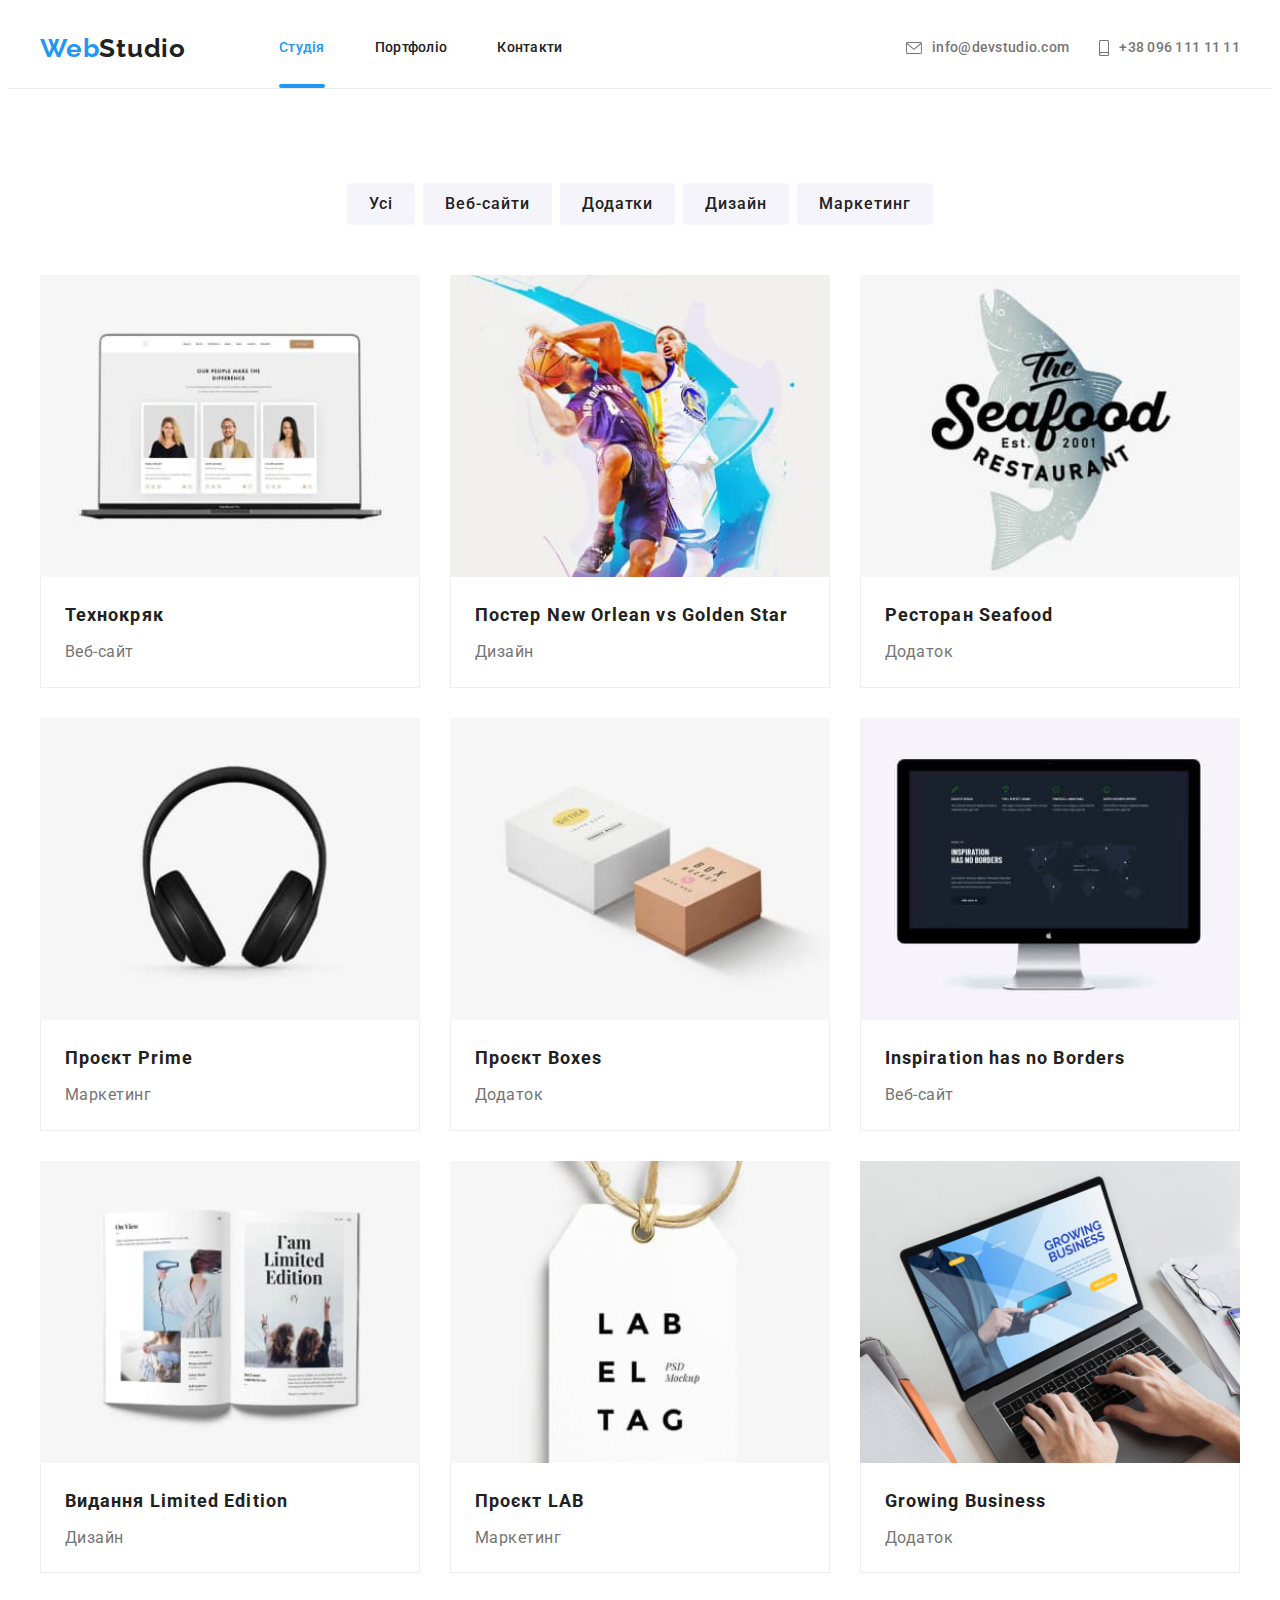
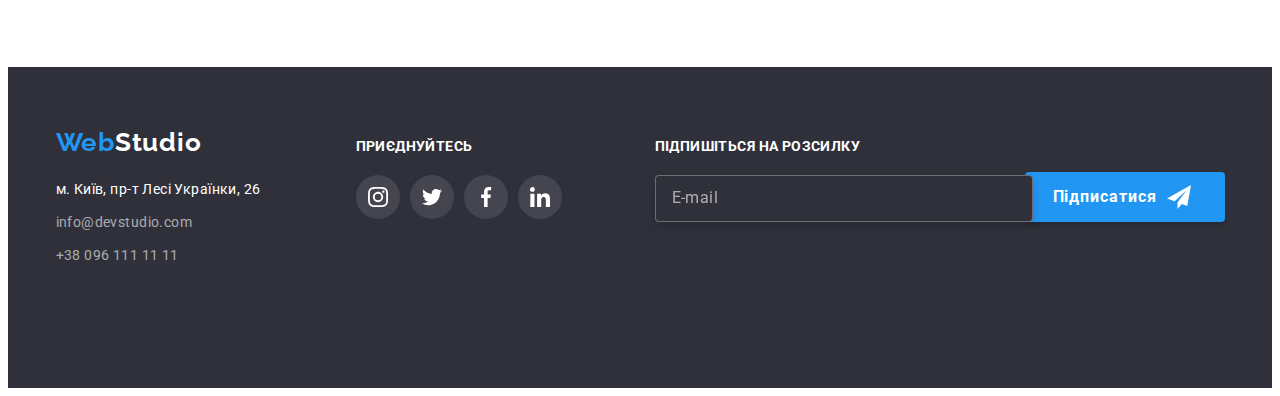
==== commit b61fc6fc: "site done" ====
--- a/portfolio.html
+++ b/portfolio.html
@@ -149,12 +149,29 @@
             <li class="works-item-bottom cards">
               <a class="works-link cards-link" href="#">
                 <div class="box">
-                  <img
-                    src="./images/technokrak.jpg"
-                    alt="Технокряк"
-                    width="370"
-                    height="294"
-                  />
+                  <picture>
+                    <source
+                      srcset="
+                        ./images/technokrak-desktop.jpg   1x,
+                        ./images/technokrak2x-desktop.jpg 2x
+                      "
+                      media="(min-width: 1200px)"
+                    />
+                    <source
+                      srcset="
+                        ./images/technokrak-tablet.jpg   1x,
+                        ./images/technokrak2x-tablet.jpg 2x
+                      "
+                      media="(min-width: 768px)"
+                    />
+                    <img
+                      srcset="./images/technokrak2x-mobile.jpg 2x"
+                      src="./images/technokrak-mobile.jpg"
+                      alt="Технокряк"
+                      width="450"
+                      height="294"
+                    />
+                  </picture>
                   <p class="works-text-box">
                     Ресурс пропонує комплексні пропозиції з різним рівнем
                     функціоналу та сервісів. Все це дозволить відвідувачу
@@ -170,12 +187,29 @@
             <li class="works-item-bottom cards">
               <a class="works-link cards-link" href="#">
                 <div class="box">
-                  <img
-                    src="./images/basketball.jpg"
-                    alt="Постер New Orlean vs Golden Star"
-                    width="370"
-                    height="294"
-                  />
+                  <picture>
+                    <source
+                      srcset="
+                        ./images/basketball-desktop.jpg   1x,
+                        ./images/basketball2x-desktop.jpg 2x
+                      "
+                      media="(min-width: 1200px)"
+                    />
+                    <source
+                      srcset="
+                        ./images/basketball-tablet.jpg   1x,
+                        ./images/basketball2x-tablet.jpg 2x
+                      "
+                      media="(min-width: 768px)"
+                    />
+                    <img
+                      srcset="./images/basketball2x-mobile.jpg 2x"
+                      src="./images/basketball-mobile.jpg"
+                      alt="Постер New Orlean vs Golden Star"
+                      width="450"
+                      height="294"
+                    />
+                  </picture>
                   <p class="works-text-box">
                     Ресурс пропонує комплексні пропозиції з різним рівнем
                     функціоналу та сервісів. Все це дозволить відвідувачу
@@ -191,12 +225,29 @@
             <li class="works-item-bottom cards">
               <a class="works-link cards-link" href="#">
                 <div class="box">
-                  <img
-                    src="./images/restaurant.jpg"
-                    alt="Ресторан Seafood"
-                    width="370"
-                    height="294"
-                  />
+                  <picture>
+                    <source
+                      srcset="
+                        ./images/restaurant-desktop.jpg   1x,
+                        ./images/restaurant2x-desktop.jpg 2x
+                      "
+                      media="(min-width: 1200px)"
+                    />
+                    <source
+                      srcset="
+                        ./images/restaurant-tablet.jpg   1x,
+                        ./images/restaurant2x-tablet.jpg 2x
+                      "
+                      media="(min-width: 768px)"
+                    />
+                    <img
+                      srcset="./images/restaurant2x-mobile.jpg 2x"
+                      src="./images/restaurant-mobile.jpg"
+                      alt="Ресторан Seafood"
+                      width="450"
+                      height="294"
+                    />
+                  </picture>
                   <p class="works-text-box">
                     Ресурс пропонує комплексні пропозиції з різним рівнем
                     функціоналу та сервісів. Все це дозволить відвідувачу
@@ -212,12 +263,29 @@
             <li class="works-item-bottom cards">
               <a class="works-link cards-link" href="#">
                 <div class="box">
-                  <img
-                    src="./images/voise.jpg"
-                    alt="Проєкт Prime"
-                    width="370"
-                    height="294"
-                  />
+                  <picture>
+                    <source
+                      srcset="
+                        ./images/voise-desktop.jpg   1x,
+                        ./images/voise2x-desktop.jpg 2x
+                      "
+                      media="(min-width: 1200px)"
+                    />
+                    <source
+                      srcset="
+                        ./images/voise-tablet.jpg   1x,
+                        ./images/voise2x-tablet.jpg 2x
+                      "
+                      media="(min-width: 768px)"
+                    />
+                    <img
+                      srcset="./images/voise2x-mobile.jpg 2x"
+                      src="./images/voise-mobile.jpg"
+                      alt="Проєкт Prime"
+                      width="450"
+                      height="294"
+                    />
+                  </picture>
                   <p class="works-text-box">
                     Ресурс пропонує комплексні пропозиції з різним рівнем
                     функціоналу та сервісів. Все це дозволить відвідувачу
@@ -233,12 +301,29 @@
             <li class="works-item-bottom cards">
               <a class="works-link cards-link" href="#">
                 <div class="box">
-                  <img
-                    src="./images/boxes.jpg"
-                    alt="Проєкт Boxes"
-                    width="370"
-                    height="294"
-                  />
+                  <picture>
+                    <source
+                      srcset="
+                        ./images/boxes-desktop.jpg   1x,
+                        ./images/boxes2x-desktop.jpg 2x
+                      "
+                      media="(min-width: 1200px)"
+                    />
+                    <source
+                      srcset="
+                        ./images/boxes-tablet.jpg   1x,
+                        ./images/boxes2x-tablet.jpg 2x
+                      "
+                      media="(min-width: 768px)"
+                    />
+                    <img
+                      srcset="./images/boxes2x-mobile.jpg 2x"
+                      src="./images/boxes-mobile.jpg"
+                      alt="Проєкт Boxes"
+                      width="450"
+                      height="294"
+                    />
+                  </picture>
                   <p class="works-text-box">
                     Ресурс пропонує комплексні пропозиції з різним рівнем
                     функціоналу та сервісів. Все це дозволить відвідувачу
@@ -254,12 +339,29 @@
             <li class="works-item-bottom cards">
               <a class="works-link cards-link" href="#">
                 <div class="box">
-                  <img
-                    src="./images/computer.jpg"
-                    alt="Inspiration has no Borders"
-                    width="370"
-                    height="294"
-                  />
+                  <picture>
+                    <source
+                      srcset="
+                        ./images/computer-desktop.jpg   1x,
+                        ./images/computer2x-desktop.jpg 2x
+                      "
+                      media="(min-width: 1200px)"
+                    />
+                    <source
+                      srcset="
+                        ./images/computer-tablet.jpg   1x,
+                        ./images/computer2x-tablet.jpg 2x
+                      "
+                      media="(min-width: 768px)"
+                    />
+                    <img
+                      srcset="./images/computer2x-mobile.jpg 2x"
+                      src="./images/computer-mobile.jpg"
+                      alt="Inspiration has no Borders"
+                      width="450"
+                      height="294"
+                    />
+                  </picture>
                   <p class="works-text-box">
                     Ресурс пропонує комплексні пропозиції з різним рівнем
                     функціоналу та сервісів. Все це дозволить відвідувачу
@@ -275,12 +377,29 @@
             <li class="works-item-bottom cards">
               <a class="works-link cards-link" href="#">
                 <div class="box">
-                  <img
-                    src="./images/book.jpg"
-                    alt="Видання Limited Edition"
-                    width="370"
-                    height="294"
-                  />
+                  <picture>
+                    <source
+                      srcset="
+                        ./images/book-desktop.jpg   1x,
+                        ./images/book2x-desktop.jpg 2x
+                      "
+                      media="(min-width: 1200px)"
+                    />
+                    <source
+                      srcset="
+                        ./images/book-tablet.jpg   1x,
+                        ./images/book2x-tablet.jpg 2x
+                      "
+                      media="(min-width: 768px)"
+                    />
+                    <img
+                      srcset="./images/book2x-mobile.jpg 2x"
+                      src="./images/book-mobile.jpg"
+                      alt="Видання Limited Edition"
+                      width="450"
+                      height="294"
+                    />
+                  </picture>
                   <p class="works-text-box">
                     Ресурс пропонує комплексні пропозиції з різним рівнем
                     функціоналу та сервісів. Все це дозволить відвідувачу
@@ -296,12 +415,29 @@
             <li class="works-item-bottom cards">
               <a class="works-link cards-link" href="#">
                 <div class="box">
-                  <img
-                    src="./images/ticket.jpg"
-                    alt="Проєкт LAB"
-                    width="370"
-                    height="294"
-                  />
+                  <picture>
+                    <source
+                      srcset="
+                        ./images/ticket-desktop.jpg   1x,
+                        ./images/ticket2x-desktop.jpg 2x
+                      "
+                      media="(min-width: 1200px)"
+                    />
+                    <source
+                      srcset="
+                        ./images/ticket-tablet.jpg   1x,
+                        ./images/ticket2x-tablet.jpg 2x
+                      "
+                      media="(min-width: 768px)"
+                    />
+                    <img
+                      srcset="./images/ticket2x-mobile.jpg 2x"
+                      src="./images/ticket-mobile.jpg"
+                      alt="Проєкт LAB"
+                      width="450"
+                      height="294"
+                    />
+                  </picture>
                   <p class="works-text-box">
                     Ресурс пропонує комплексні пропозиції з різним рівнем
                     функціоналу та сервісів. Все це дозволить відвідувачу
@@ -317,12 +453,29 @@
             <li class="works-item-bottom cards">
               <a class="works-link cards-link" href="#">
                 <div class="box">
-                  <img
-                    src="./images/laptop.jpg"
-                    alt="Growing Business"
-                    width="370"
-                    height="294"
-                  />
+                  <picture>
+                    <source
+                      srcset="
+                        ./images/laptop-desktop.jpg   1x,
+                        ./images/laptop2x-desktop.jpg 2x
+                      "
+                      media="(min-width: 1200px)"
+                    />
+                    <source
+                      srcset="
+                        ./images/laptop-tablet.jpg   1x,
+                        ./images/laptop2x-tablet.jpg 2x
+                      "
+                      media="(min-width: 768px)"
+                    />
+                    <img
+                      srcset="./images/laptop2x-mobile.jpg 2x"
+                      src="./images/laptop-mobile.jpg"
+                      alt="Growing Business"
+                      width="450"
+                      height="294"
+                    />
+                  </picture>
                   <p class="works-text-box">
                     Ресурс пропонує комплексні пропозиції з різним рівнем
                     функціоналу та сервісів. Все це дозволить відвідувачу
--- a/css/main.min.css
+++ b/css/main.min.css
@@ -1 +1 @@
-h1,h2,h3,h4,h5,h6,ul,p{margin:0px;padding:0px;border:0px}address{font-style:normal}a{text-decoration:none}img{display:block;max-width:100%;height:auto}.container{width:100%;padding-left:15px;padding-right:15px;margin:0 auto}@media screen and (min-width: 480px){.container{width:480px}}@media screen and (min-width: 768px){.container{width:768px}}@media screen and (min-width: 1200px){.container{width:1200px}}.visually-hidden{position:absolute;white-space:nowrap;width:1px;height:1px;overflow:hidden;border:0;padding:0;clip:rect(0 0 0 0);-webkit-clip-path:inset(50%);clip-path:inset(50%);margin:-1px}.menu-wrapper{display:flex;flex-direction:column;justify-content:space-between;height:100%}.menu-btn{position:absolute;top:10px;right:66px;margin:0;padding:0;width:0;border:none;z-index:1111111}@media screen and (min-width: 768px){.menu-btn{display:none}}.menu-btn:hover{fill:#2196f3}.menu-btn:focus{fill:#2196f3}.menu-btn .menu-close{display:none}.menu-btn.is-open .menu-close{display:block}.menu-btn.is-open .menu-open{display:none}.menu{display:none;position:absolute;right:0;top:0;background-color:#fff;width:100vw;height:100vh;padding-top:48px;padding-bottom:48px;padding-left:40px}.menu.is-open{display:flex;margin:0 auto}@media screen and (min-width: 768px){.menu.is-open{display:none}}@media screen and (min-width: 768px){.menu{display:none}}.menu-nav__list{display:flex;flex-direction:column;gap:32px}.menu-nav__item{font-family:"Roboto";font-style:normal;font-weight:500;font-size:40px;line-height:1.17;letter-spacing:.02em;list-style:none;color:#212121}@media screen and (max-width: 480px){.menu-nav__item{font-size:8.333vw}}.menu-nav__link{text-decoration:none;color:#212121}.menu-nav__link.current-menu{color:#2196f3}.menu-address__list{display:flex;flex-direction:column;gap:32px;margin-bottom:64px}.menu-address__item{list-style:none}.menu-address__tel{color:#2196f3;text-decoration:none;font-family:"Roboto",sans-serif;font-weight:500;font-size:34px;line-height:1.17;letter-spacing:.02em}.menu-address__mail{text-decoration:none;font-family:"Roboto",sans-serif;font-weight:500;font-size:24px;line-height:1.16;letter-spacing:.02em;color:#757575}.menu-soc__list{display:flex;gap:10px}.menu-soc__item{list-style:none;padding-right:10px}.menu-soc__item:not(:last-child){border-right:1px solid rgba(33,33,33,.2)}.menu-soc__link{text-decoration:none;color:#2196f3;font-family:"Roboto",sans-serif;font-weight:500;font-size:18px;line-height:1.22;letter-spacing:.02em}.header__logo{font-family:"Raleway",sans-serif;font-weight:700;font-size:26px;line-height:1.19;letter-spacing:.03em;color:#2196f3;text-decoration:none;display:inline-block;margin-right:93px}.header__logo>span{font-family:"Raleway",sans-serif;font-weight:700;font-size:26px;line-height:1.19;letter-spacing:.03em;color:#212121;display:inline-block}.header{border-bottom:1px solid #ececec;height:60px;position:relative;z-index:1}.header__container{display:flex;height:100%;z-index:0}.header__nav{display:flex;align-items:center}.header__list{list-style:none;display:flex;gap:50px}@media screen and (max-width: 767px){.header__list{display:none}}.page{position:relative;text-decoration:none;font-family:"Roboto",sans-serif;font-weight:500;font-size:14px;line-height:1.14;letter-spacing:.02em;color:#212121;display:inline-block;padding-top:32px;padding-bottom:32px;transition:color 250ms cubic-bezier(0.4, 0, 0.2, 1)}.page:hover{color:#2196f3;transition:color 250ms cubic-bezier(0.4, 0, 0.2, 1)}.page:focus{color:#2196f3;transition:color 250ms cubic-bezier(0.4, 0, 0.2, 1)}.header-adress{list-style:none;display:flex;margin-left:auto;gap:50px;align-items:center}@media screen and (max-width: 767px){.header-adress{display:none}}.header-adress__link{text-decoration:none;font-family:"Roboto",sans-serif;font-weight:500;font-size:14px;line-height:1.14;letter-spacing:.02em;color:#757575;display:inline-block;padding-top:32px;padding-bottom:32px;fill:#757575;display:flex;align-items:center;gap:10px;transition:color 250ms cubic-bezier(0.4, 0, 0.2, 1),fill 250ms cubic-bezier(0.4, 0, 0.2, 1)}.header-adress__link:hover{color:#2196f3;fill:#2196f3;transition:color 250ms cubic-bezier(0.4, 0, 0.2, 1),fill 250ms cubic-bezier(0.4, 0, 0.2, 1)}.header-adress__link:focus{color:#2196f3;fill:#2196f3;transition:color 250ms cubic-bezier(0.4, 0, 0.2, 1),fill 250ms cubic-bezier(0.4, 0, 0.2, 1)}.current{color:#2196f3}.current::after{content:"";position:absolute;background-color:#2196f3;border-radius:2px;width:100%;height:4px;left:0;bottom:0}.backdrop{position:fixed;width:100%;height:100%;top:0;left:0;opacity:1;background-color:rgba(0,0,0,.2);transition:visibility 250ms cubic-bezier(0.4, 0, 0.2, 1),opacity 250ms cubic-bezier(0.4, 0, 0.2, 1)}.backdrop.is-hidden{visibility:none;opacity:0;pointer-events:none}.backdrop.is-hidden>.modal{transform:scaleX(0)}.modal-button{position:absolute;top:10px;right:10px;display:flex;width:30px;height:30px;background:#fff;border:1px solid rgba(0,0,0,.1);border-radius:50%;cursor:pointer;align-items:center;justify-content:center;transition:border 250ms cubic-bezier(0.4, 0, 0.2, 1),fill 250ms cubic-bezier(0.4, 0, 0.2, 1)}.modal-button:hover{border:1px solid #2196f3;transition:border 250ms cubic-bezier(0.4, 0, 0.2, 1),fill 250ms cubic-bezier(0.4, 0, 0.2, 1);fill:#2196f3}.modal-button:focus{border:1px solid #2196f3;transition:border 250ms cubic-bezier(0.4, 0, 0.2, 1),fill 250ms cubic-bezier(0.4, 0, 0.2, 1);fill:#2196f3}.modal{position:absolute;width:100%;height:auto;top:50%;left:50%;translate:-50% -50%;padding:40px;background-color:#fff;box-shadow:0px 1px 3px rgba(0,0,0,.12),0px 1px 1px rgba(0,0,0,.14),0px 2px 1px rgba(0,0,0,.2);border-radius:4px;transform:scaleX(100%);transition:transform 1000ms cubic-bezier(0.4, 0, 0.2, 1)}@media screen and (min-width: 480px){.modal{width:450px;height:609px}}@media screen and (min-width: 1200px){.modal{width:528px;height:581px}}.icon-modal-btn{transform:rotateZ(0deg);transition:transform 1000ms cubic-bezier(0.4, 0, 0.2, 1)}.modal-button:hover .icon-modal-btn,.modal-button:focus .icon-modal-btn{transform:rotateZ(360deg)}.modal-tittle{font-family:"Roboto",sans-serif;font-weight:700;font-size:20px;line-height:1.15;text-align:center;letter-spacing:.03em;color:#212121;margin-bottom:12px}.form-text-modal{display:block;font-family:"Roboto",sans-serif;font-weight:400;font-size:12px;line-height:1.1666666667;letter-spacing:.01em;margin-bottom:4px;color:#757575}.form-name-box{margin-bottom:10px}.form-tel-box{margin-bottom:10px}.form-email-box{margin-bottom:10px}.form-textarea-box{margin-bottom:20px}.input-modal{width:100%;height:40px;padding-left:42px;border:1px solid rgba(33,33,33,.2);border-radius:4px}.textarea{font-family:"Roboto";font-style:normal;font-weight:400;font-size:12px;line-height:14px;letter-spacing:.01em;width:100%;border:1px solid rgba(33,33,33,.2);border-radius:4px;resize:none;padding-top:12px;padding-left:16px}.textarea:focus{outline:rgba(0,0,0,0);border-color:#2196f3}.textarea::-moz-placeholder{font-family:"Roboto",sans-serif;font-weight:400;font-size:12px;line-height:1.16;letter-spacing:.01em;color:rgba(117,117,117,.5)}.textarea:-ms-input-placeholder{font-family:"Roboto",sans-serif;font-weight:400;font-size:12px;line-height:1.16;letter-spacing:.01em;color:rgba(117,117,117,.5)}.textarea::placeholder{font-family:"Roboto",sans-serif;font-weight:400;font-size:12px;line-height:1.16;letter-spacing:.01em;color:rgba(117,117,117,.5)}.modal-checkbox{position:absolute;white-space:nowrap;width:1px;height:1px;overflow:hidden;border:0;padding:0;clip:rect(0 0 0 0);-webkit-clip-path:inset(50%);clip-path:inset(50%);margin:-1px}.checkbox-flex{display:flex;justify-content:center;align-items:center;margin-bottom:30px}.checkbox-text{display:flex;font-family:"Roboto",sans-serif;font-weight:400;font-size:12px;line-height:1.16;letter-spacing:.03em;color:#757575;align-items:center;gap:8px}@media screen and (min-width: 1200px){.checkbox-text{font-size:14px;line-height:1.71}}.checkbox-link{color:#2196f3;text-decoration:underline;font-size:12px;line-height:1.16}@media screen and (min-width: 1200px){.checkbox-link{font-size:14px;line-height:1.71}}.span-icon{width:16px;height:15px;border:2px solid #212121;border-radius:4px;cursor:pointer;margin-right:8px}.modal-checkbox:checked+.span-icon{border:rgba(0,0,0,0);background-image:url(../images/icon-check.svg);background-position:center;background-repeat:no-repeat;background-size:contain;background-color:#2196f3}.form-modal-btn{display:block;font-family:"Roboto",sans-serif;font-weight:700;font-size:16px;line-height:1.87;max-width:200px;width:100%;margin:0 auto;padding:10px 52px;letter-spacing:.06em;color:#fff;background:#2196f3;box-shadow:0px 4px 4px rgba(0,0,0,.15);border-radius:4px;border:none;cursor:pointer;transition:background-color 250ms cubic-bezier(0.4, 0, 0.2, 1),box-shadow 250ms cubic-bezier(0.4, 0, 0.2, 1)}@media screen and (max-width: 320px){.form-modal-btn{font-size:5vw}}.form-modal-btn:hover{background-color:#188ce8;transition:background-color 250ms cubic-bezier(0.4, 0, 0.2, 1),box-shadow 250ms cubic-bezier(0.4, 0, 0.2, 1)}.form-modal-btn:focus{background-color:#188ce8;transition:background-color 250ms cubic-bezier(0.4, 0, 0.2, 1),box-shadow 250ms cubic-bezier(0.4, 0, 0.2, 1)}.input-wrap{position:relative}.icon-modal{position:absolute;left:12px;top:50%;transform:translateY(-50%)}.input-modal:focus{outline:rgba(0,0,0,0);border:1px solid #2196f3}.input-modal:focus+.icon-modal{fill:#2196f3}.hero{background-color:#c4c4c4;background-image:linear-gradient(to right, rgba(47, 48, 58, 0.4), rgba(47, 48, 58, 0.4)),url(../images/background-mobile.jpg);background-repeat:no-repeat;background-size:cover;background-position:left;text-align:center;padding-top:118px;padding-bottom:118px;max-width:1600px;margin:0 auto}@media(min-device-pixel-ratio: 2),(-webkit-min-device-pixel-ratio: 2),(min-resolution: 192dpi),(min-resolution: 2dppx){.hero{background-image:linear-gradient(to right, rgba(47, 48, 58, 0.4), rgba(47, 48, 58, 0.4)),url(../images/background-mobile2x.jpg)}}@media screen and (min-width: 768px){.hero{background-image:linear-gradient(to right, rgba(47, 48, 58, 0.4), rgba(47, 48, 58, 0.4)),url(../images/background-tablet.jpg)}}@media screen and (min-width: 768px)and (min-device-pixel-ratio: 2),screen and (min-width: 768px)and (-webkit-min-device-pixel-ratio: 2),screen and (min-width: 768px)and (min-resolution: 192dpi),screen and (min-width: 768px)and (min-resolution: 2dppx){.hero{background-image:linear-gradient(to right, rgba(47, 48, 58, 0.4), rgba(47, 48, 58, 0.4)),url(../images/background-tablet2x.jpg)}}@media screen and (min-width: 1200px){.hero{background-image:linear-gradient(to right, rgba(47, 48, 58, 0.4), rgba(47, 48, 58, 0.4)),url(../images/background.jpg);padding-top:200px;padding-bottom:200px}}@media screen and (min-width: 1200px)and (min-device-pixel-ratio: 2),screen and (min-width: 1200px)and (-webkit-min-device-pixel-ratio: 2),screen and (min-width: 1200px)and (min-resolution: 192dpi),screen and (min-width: 1200px)and (min-resolution: 2dppx){.hero{background-image:linear-gradient(to right, rgba(47, 48, 58, 0.4), rgba(47, 48, 58, 0.4)),url(../images/background2x.jpg)}}.hero-h-one{font-family:"Roboto",sans-serif;font-style:normal;font-weight:900;font-size:26px;line-height:1.62;text-align:center;letter-spacing:.06em;text-transform:uppercase;color:#fff;margin:0 auto 30px}@media screen and (min-width: 1200px){.hero-h-one{font-family:"Roboto",sans-serif;font-weight:900;font-size:44px;line-height:1.36em;text-align:center;letter-spacing:.06em;text-transform:uppercase;color:#fff;text-align:center;max-width:696px;margin:0 auto 30px}}.hero-btn{font-family:"Roboto",sans-serif;font-weight:700;font-size:16px;line-height:1.87;letter-spacing:.06em;color:#fff;background:#2196f3;border-radius:4px;border:none;cursor:pointer;display:inline;width:200px;height:50px;box-shadow:0px 4px 4px rgba(0,0,0,.15);transition:background-color 250ms cubic-bezier(0.4, 0, 0.2, 1),box-shadow 250ms cubic-bezier(0.4, 0, 0.2, 1)}.hero-btn:hover{background:#188ce8;transition:background-color 250ms cubic-bezier(0.4, 0, 0.2, 1),box-shadow 250ms cubic-bezier(0.4, 0, 0.2, 1)}.hero-btn:focus{background:#188ce8;transition:background-color 250ms cubic-bezier(0.4, 0, 0.2, 1),box-shadow 250ms cubic-bezier(0.4, 0, 0.2, 1)}@media screen and (min-width: 1200px){.hero-btn{width:216px}}.btn{cursor:pointer;font-family:"Roboto",sans-serif;font-weight:500;font-size:16px;line-height:30px;display:flex;align-items:center;text-align:center;letter-spacing:.06em;color:#212121;background:#f5f4fa;border-radius:4px;border:none;transition:background-color 250ms cubic-bezier(0.4, 0, 0.2, 1),box-shadow 250ms cubic-bezier(0.4, 0, 0.2, 1)}.btn:hover{background-color:#2196f3;color:#fff;box-shadow:0px 3px 1px rgba(0,0,0,.1),0px 1px 2px rgba(0,0,0,.08),0px 2px 2px rgba(0,0,0,.12);border-radius:4px;transition:background-color 250ms cubic-bezier(0.4, 0, 0.2, 1),box-shadow 250ms cubic-bezier(0.4, 0, 0.2, 1)}.btn:focus{background-color:#2196f3;color:#fff;box-shadow:0px 3px 1px rgba(0,0,0,.1),0px 1px 2px rgba(0,0,0,.08),0px 2px 2px rgba(0,0,0,.12);border-radius:4px;transition:background-color 250ms cubic-bezier(0.4, 0, 0.2, 1),box-shadow 250ms cubic-bezier(0.4, 0, 0.2, 1)}.advantages{padding-top:60px;padding-bottom:60px}@media screen and (min-width: 1200px){.advantages{padding-top:94px;padding-bottom:94px}}.advantages__item{width:100%}.advantages__item:not(:last-child){margin-bottom:30px}@media screen and (min-width: 768px){.advantages__item:not(:last-child){margin:0}}@media screen and (min-width: 480px){.advantages__item{width:450px}}@media screen and (min-width: 768px){.advantages__item{width:calc((100% - 30px)/2);margin:0}}@media screen and (min-width: 1200px){.advantages__item{width:calc((100% - 90px)/4)}}.advantages-icon__box{background-color:#f5f4fa;width:100%;padding-top:25px;padding-bottom:25px}.advantages__icon{display:block;margin:0 auto}.advantages__list{list-style:none;display:block;gap:30px}@media screen and (min-width: 768px){.advantages__list{display:flex;flex-wrap:wrap}}.advantages__point{font-family:"Roboto",sans-serif;font-weight:700;font-size:14px;line-height:1.14;letter-spacing:.03em;text-transform:uppercase;color:#212121;margin-top:30px;text-align:center}.advantages__text{font-family:"Roboto",sans-serif;font-weight:400;font-size:14px;line-height:1.71;letter-spacing:.03em;color:#757575;margin-top:10px}.about{display:none}@media screen and (min-width: 1200px){.about{display:unset;padding-top:94px;padding-bottom:94px}}.about__list{list-style:none;display:flex;align-items:center;gap:30px}.about__item{position:relative}.about-content{position:absolute;bottom:0;width:100%;padding-top:27px;padding-bottom:27px;background:rgba(47,48,58,.8)}.about__point{font-family:"Roboto",sans-serif;font-weight:700;font-size:14px;line-height:1.14;text-align:center;letter-spacing:.03em;text-transform:uppercase;color:#fff}.about__container{text-align:center}.about__title{font-family:"Roboto",sans-serif;font-weight:700;font-size:28px;line-height:1.17;letter-spacing:.03em;color:#212121;margin-bottom:50px}@media screen and (min-width: 1200px){.about__title{font-size:36px;line-height:1.16}}.team{background:#f5f4fa;padding-top:60px;padding-bottom:60px}@media screen and (min-width: 1200px){.team{padding-top:94px;padding-bottom:94px}}.team-container{margin:0 auto;text-align:center}.team-list{list-style:none;display:block}@media screen and (min-width: 768px){.team-list{display:flex;flex-wrap:wrap;gap:30px}}.team-item{margin:0 auto;background:#fff;padding-bottom:24px;border-radius:0px 0px 4px 4px;flex-wrap:wrap;max-width:450px;height:auto;box-shadow:0px 1px 3px rgba(0,0,0,.12),0px 1px 1px rgba(0,0,0,.14),0px 2px 1px rgba(0,0,0,.2);border-radius:0px 0px 4px 4px}.team-item:not(:last-child){margin-bottom:30px}@media screen and (min-width: 768px){.team-item:not(:last-child){margin-bottom:0}}@media screen and (min-width: 768px){.team-item{width:calc((100% - 30px)/2)}}@media screen and (min-width: 1200px){.team-item{width:calc((100% - 90px)/4)}}.team-icon-list{display:flex;list-style:none;justify-content:center;gap:10px;margin-top:16px}.team-icon-link{display:flex;background-color:#fff;width:44px;height:44px;align-items:center;justify-content:center;border-radius:50%;fill:#afb1b8;transition:background-color 250ms cubic-bezier(0.4, 0, 0.2, 1),fill 250ms cubic-bezier(0.4, 0, 0.2, 1)}.team-icon-link:hover{fill:#fff;background-color:#2196f3;transition:background-color 250ms cubic-bezier(0.4, 0, 0.2, 1),fill 250ms cubic-bezier(0.4, 0, 0.2, 1)}.team-icon-link:focus{fill:#fff;background-color:#2196f3;transition:background-color 250ms cubic-bezier(0.4, 0, 0.2, 1),fill 250ms cubic-bezier(0.4, 0, 0.2, 1)}.team-h-two{font-family:"Roboto",sans-serif;font-weight:700;font-size:28px;line-height:1.17;letter-spacing:.03em;color:#212121;margin-bottom:50px}@media screen and (min-width: 1200px){.team-h-two{font-size:36px;line-height:1.16}}.team-h-three{font-family:"Roboto",sans-serif;font-weight:500;font-size:16px;line-height:1.18;letter-spacing:.03em;margin-top:30px}.team-text{font-family:"Roboto",sans-serif;font-weight:400;font-size:16px;line-height:1.18;letter-spacing:.03em;color:#757575;margin-top:10px}.clients{padding-top:60px;padding-bottom:60px}@media screen and (min-width: 1200px){.clients{padding-top:94px;padding-bottom:94px}}.client-h-two{font-family:"Roboto",sans-serif;font-weight:700;font-size:28px;line-height:1.17;text-align:center;letter-spacing:.03em;color:#212121;margin-bottom:50px}@media screen and (min-width: 1200px){.client-h-two{font-size:36px;line-height:1.16}}.client-icon-list{display:flex;flex-wrap:wrap;list-style:none;gap:30px}.client-icon-item{width:calc((100% - 30px)/2)}@media screen and (min-width: 768px){.client-icon-item{width:calc((100% - 60px)/3)}}@media screen and (min-width: 1200px){.client-icon-item{width:170px}}.client-icon-link{fill:#afb1b8;align-items:center;justify-content:center;display:flex;border:1px solid #afb1b8;border-radius:4px;width:100%;height:92px;transition:fill 250ms cubic-bezier(0.4, 0, 0.2, 1),border 250ms cubic-bezier(0.4, 0, 0.2, 1)}.client-icon-link:hover{fill:#2196f3;border:1px solid #2196f3;transition:fill 250ms cubic-bezier(0.4, 0, 0.2, 1),border 250ms cubic-bezier(0.4, 0, 0.2, 1)}.client-icon-link:focus{fill:#2196f3;border:1px solid #2196f3;transition:fill 250ms cubic-bezier(0.4, 0, 0.2, 1),border 250ms cubic-bezier(0.4, 0, 0.2, 1)}.works-list-top{list-style:none;display:flex;flex-wrap:wrap;gap:8px;align-items:center;margin-bottom:50px}@media screen and (min-width: 768px){.works-list-top{flex-wrap:nowrap;justify-content:center}}.button-all{padding:6px 22px}.button-web{padding:6px 22px}.button-add{padding:6px 22px}.button-design{padding:6px 22px}.button-mark{padding:6px 22px}.works{padding-top:60px;padding-bottom:60px}@media screen and (min-width: 1200px){.works{padding-top:94px;padding-bottom:94px}}.works-list-bottom{list-style:none;display:flex;flex-wrap:wrap;gap:30px}.works-link{display:inline-block;transition:box-shadow 250ms cubic-bezier(0.4, 0, 0.2, 1)}.works-link:hover{box-shadow:0px 1px 1px rgba(0,0,0,.12),0px 4px 4px rgba(0,0,0,.06),1px 4px 6px rgba(0,0,0,.16);transition:box-shadow 250ms cubic-bezier(0.4, 0, 0.2, 1)}.works-link:focus{box-shadow:0px 1px 1px rgba(0,0,0,.12),0px 4px 4px rgba(0,0,0,.06),1px 4px 6px rgba(0,0,0,.16);transition:box-shadow 250ms cubic-bezier(0.4, 0, 0.2, 1)}.works-list-btn{display:flex}.works-h-two{font-family:"Roboto",sans-serif;font-weight:700;font-size:18px;line-height:2;letter-spacing:.06em;color:#212121;margin-bottom:4px}.cards{flex-basis:calc((100% - 60px)/3)}.border-text-card{border-right:1px solid #eee;border-bottom:1px solid #eee;border-left:1px solid #eee;align-items:center;padding:20px 24px}.works-text{font-family:"Roboto";font-weight:400;font-size:16px;line-height:1.87;letter-spacing:.03em;color:#757575}.works-link:hover .works-text-box{transform:translateY(0)}.works-link:focus .works-text-box{transform:translateY(0)}.box{position:relative;overflow:hidden}.works-text-box{position:absolute;bottom:0;left:0;width:100%;height:100%;padding:63px 24px;font-family:"Roboto",sans-serif;font-weight:400;font-size:18px;line-height:1.55;letter-spacing:.03em;color:#fff;background-color:rgba(33,150,243,.9);transform:translateY(100%);transition:transform 250ms cubic-bezier(0.4, 0, 0.2, 1)}.footer__logo{font-family:"Raleway",sens-serif;font-weight:700;font-size:24px;line-height:1.16;letter-spacing:.03em;color:#2196f3;text-decoration:none;display:inline-block;margin-bottom:20px}@media screen and (min-width: 1200px){.footer__logo{font-size:26px;line-height:1.19}}.footer__logo>span{color:#fff}.footer{background-color:#2f303a;padding-top:60px;padding-bottom:60px}.footer-container{display:flex;flex-direction:column;align-items:baseline;text-align:center;align-items:center;justify-content:center;gap:60px}@media screen and (min-width: 768px){.footer-container{flex-direction:unset;flex-wrap:wrap}}@media screen and (min-width: 1200px){.footer-container{align-items:baseline;text-align:unset;flex-wrap:nowrap;gap:93px}}@media screen and (min-width: 768px){.footer-flex__wrapper{width:100%;display:flex;align-items:baseline;justify-content:center;gap:165px}}@media screen and (min-width: 1200px){.footer-flex__wrapper{align-items:baseline;justify-content:unset;width:unset;gap:70px}}.footer-box-one{width:230px}.footer-h-three{font-family:"Roboto",sans-serif;font-weight:700;font-size:14px;line-height:1.14;letter-spacing:.03em;text-transform:uppercase;color:#fff;margin-bottom:20px}.footer-icon-list{list-style:none;display:flex;gap:10px}.footer-icon-link{display:flex;background:rgba(255,255,255,.1);width:44px;height:44px;align-items:center;justify-content:center;border-radius:50%;fill:#fff;transition:background-color 250ms cubic-bezier(0.4, 0, 0.2, 1)}.footer-icon-link:hover{background:#2196f3;transition:background-color 250ms cubic-bezier(0.4, 0, 0.2, 1)}.footer-icon-link:focus{background:#2196f3;transition:background-color 250ms cubic-bezier(0.4, 0, 0.2, 1)}.footer-list{list-style:none}.footer-item{margin-bottom:9px}.map{font-family:"Roboto",sans-serif;font-weight:400;font-size:14px;line-height:1.71;letter-spacing:.03em;color:#fff;transition:color 250ms cubic-bezier(0.4, 0, 0.2, 1)}.map:focus{color:#2196f3;transition:color 250ms cubic-bezier(0.4, 0, 0.2, 1)}.map:hover{color:#2196f3;transition:color 250ms cubic-bezier(0.4, 0, 0.2, 1)}.footer-adress-link{font-family:"Roboto";font-weight:400;font-size:14px;line-height:1.71;letter-spacing:.03em;color:rgba(255,255,255,.6);transition:color 250ms cubic-bezier(0.4, 0, 0.2, 1)}.footer-adress-link:focus{color:#2196f3;transition:color 250ms cubic-bezier(0.4, 0, 0.2, 1)}.footer-adress-link:hover{color:#2196f3;transition:color 250ms cubic-bezier(0.4, 0, 0.2, 1)}.footer-box-three{width:100%}@media screen and (min-width: 768px){.footer-box-three{width:450px}}@media screen and (min-width: 1200px){.footer-box-three{width:570px}}.footer-form__label{width:100%}@media screen and (min-width: 1200px){.footer-form__label{width:358px}}.form-box{width:100%;display:flex;flex-direction:column;align-items:center;justify-content:center;gap:20px}@media screen and (min-width: 1200px){.form-box{align-items:flex-end;flex-direction:unset;gap:12px}}.form-text{font-family:"Roboto",sans-serif;font-weight:700;font-size:14px;line-height:1.14;letter-spacing:.03em;text-transform:uppercase;display:block;margin-bottom:20px;color:#fff}.form-btn{gap:10px;font-family:"Roboto",sans-serif;font-weight:700;font-size:16px;line-height:1.87;display:flex;align-items:center;text-align:center;letter-spacing:.06em;height:50px;bottom:0;width:200px;padding:10px 28px;color:#fff;cursor:pointer;background:#2196f3;box-shadow:0px 4px 4px rgba(0,0,0,.15);border-radius:4px;border-color:rgba(255,255,255,.3764705882);border:none;transition:background-color 250ms cubic-bezier(0.4, 0, 0.2, 1),box-shadow 250ms cubic-bezier(0.4, 0, 0.2, 1)}.form-btn:hover{background:#188ce8;transition:background-color 250ms cubic-bezier(0.4, 0, 0.2, 1),box-shadow 250ms cubic-bezier(0.4, 0, 0.2, 1)}.form-btn:focus{background:#188ce8;transition:background-color 250ms cubic-bezier(0.4, 0, 0.2, 1),box-shadow 250ms cubic-bezier(0.4, 0, 0.2, 1)}.form-input{width:100%;color:rgba(255,255,255,.3764705882);background-color:#2f303a;padding-top:15px;padding-bottom:15px;padding-left:16px;border:1px solid rgba(255,255,255,.3);filter:drop-shadow(0px 4px 4px rgba(0, 0, 0, 0.15));border-radius:4px}.form-input:focus{outline:rgba(0,0,0,0);border-color:#2196f3}.form-input::-moz-placeholder{font-family:"Roboto",sans-serif;font-weight:400;font-size:16px;line-height:1.25;align-items:center;letter-spacing:.03em;color:rgba(255,255,255,.6)}.form-input:-ms-input-placeholder{font-family:"Roboto",sans-serif;font-weight:400;font-size:16px;line-height:1.25;align-items:center;letter-spacing:.03em;color:rgba(255,255,255,.6)}.form-input::placeholder{font-family:"Roboto",sans-serif;font-weight:400;font-size:16px;line-height:1.25;align-items:center;letter-spacing:.03em;color:rgba(255,255,255,.6)}/*# sourceMappingURL=main.min.css.map */+h1,h2,h3,h4,h5,h6,ul,p{margin:0px;padding:0px;border:0px}address{font-style:normal}a{text-decoration:none}img{display:block;max-width:100%;height:auto}.container{width:100%;padding-left:15px;padding-right:15px;margin:0 auto}@media screen and (min-width: 480px){.container{width:480px}}@media screen and (min-width: 768px){.container{width:768px}}@media screen and (min-width: 1200px){.container{width:1200px}}.visually-hidden{position:absolute;white-space:nowrap;width:1px;height:1px;overflow:hidden;border:0;padding:0;clip:rect(0 0 0 0);-webkit-clip-path:inset(50%);clip-path:inset(50%);margin:-1px}.menu-wrapper{display:flex;flex-direction:column;justify-content:space-between;height:100%}.menu-btn{position:absolute;top:10px;right:45px;margin:0;padding:0;width:0;border:none;z-index:1111111}@media screen and (min-width: 768px){.menu-btn{display:none}}.menu-btn:hover{fill:#2196f3}.menu-btn:focus{fill:#2196f3}.menu-btn .menu-close{display:none}.menu-btn.is-open .menu-close{display:block}.menu-btn.is-open .menu-open{display:none}.menu{display:none;position:fixed;right:0;top:0;background-color:#fff;width:100vw;height:100vh;padding-top:48px;padding-bottom:48px;padding-left:40px;overflow-y:auto}.menu.is-open{display:flex;margin:0 auto}@media screen and (min-width: 768px){.menu.is-open{display:none}}@media screen and (min-width: 768px){.menu{display:none}}.menu-nav__list{display:flex;flex-direction:column;gap:32px}.menu-nav__item{font-family:"Roboto";font-style:normal;font-weight:500;font-size:40px;line-height:1.17;letter-spacing:.02em;list-style:none;color:#212121}@media screen and (max-width: 480px){.menu-nav__item{font-size:8.333vw}}.menu-nav__link{text-decoration:none;color:#212121}.menu-nav__link.current-menu{color:#2196f3}.menu-address__list{display:flex;flex-direction:column;gap:32px;margin-bottom:64px}.menu-address__item{list-style:none}.menu-address__tel{color:#2196f3;text-decoration:none;font-family:"Roboto",sans-serif;font-weight:500;font-size:34px;line-height:1.17;letter-spacing:.02em}.menu-address__mail{text-decoration:none;font-family:"Roboto",sans-serif;font-weight:500;font-size:24px;line-height:1.16;letter-spacing:.02em;color:#757575}.menu-soc__list{display:flex;gap:10px}.menu-soc__item{list-style:none;padding-right:10px}.menu-soc__item:not(:last-child){border-right:1px solid rgba(33,33,33,.2)}.menu-soc__link{text-decoration:none;color:#2196f3;font-family:"Roboto",sans-serif;font-weight:500;font-size:18px;line-height:1.22;letter-spacing:.02em}.header__logo{font-family:"Raleway",sans-serif;font-weight:700;font-size:24px;line-height:1.16;letter-spacing:.03em;color:#2196f3;text-decoration:none;display:inline-block;margin-right:93px}@media screen and (min-width: 1200px){.header__logo{font-size:26px;line-height:1.19}}.header__logo>span{font-family:"Raleway",sans-serif;font-weight:700;font-size:24px;line-height:1.16;letter-spacing:.03em;color:#212121;display:inline-block}@media screen and (min-width: 1200px){.header__logo>span{font-size:26px;line-height:1.19}}.header{border-bottom:1px solid #ececec;height:60px;position:relative;z-index:1}@media screen and (min-width: 768px){.header{height:80px}}.header__container{display:flex;height:100%;z-index:0;position:relative}.header__nav{display:flex;align-items:center}.header__list{list-style:none;display:flex;gap:50px}@media screen and (max-width: 767px){.header__list{display:none}}.page{position:relative;text-decoration:none;font-family:"Roboto",sans-serif;font-weight:500;font-size:14px;line-height:1.14;letter-spacing:.02em;color:#212121;display:inline-block;padding-top:32px;padding-bottom:32px;transition:color 250ms cubic-bezier(0.4, 0, 0.2, 1)}.page:hover{color:#2196f3;transition:color 250ms cubic-bezier(0.4, 0, 0.2, 1)}.page:focus{color:#2196f3;transition:color 250ms cubic-bezier(0.4, 0, 0.2, 1)}.header-adress{list-style:none;display:flex;margin-left:auto;gap:10px;align-items:center}@media screen and (max-width: 767px){.header-adress{display:none}}@media screen and (min-width: 768px){.header-adress{display:flex;flex-direction:column;justify-content:center;align-items:baseline}}@media screen and (min-width: 1200px){.header-adress{display:flex;flex-direction:unset;align-items:center;justify-content:unset;gap:30px}}.header-address__icon{margin-right:5px}.header-adress__link{text-decoration:none;font-family:"Roboto",sans-serif;font-weight:500;font-size:12px;line-height:1.16;letter-spacing:.02em;color:#757575;display:inline-block;fill:#757575;display:flex;align-items:center;gap:10px;transition:color 250ms cubic-bezier(0.4, 0, 0.2, 1),fill 250ms cubic-bezier(0.4, 0, 0.2, 1)}@media screen and (min-width: 1200px){.header-adress__link{font-size:14px;line-height:1.14;padding-top:32px;padding-bottom:32px}}.header-adress__link:hover{color:#2196f3;fill:#2196f3;transition:color 250ms cubic-bezier(0.4, 0, 0.2, 1),fill 250ms cubic-bezier(0.4, 0, 0.2, 1)}.header-adress__link:focus{color:#2196f3;fill:#2196f3;transition:color 250ms cubic-bezier(0.4, 0, 0.2, 1),fill 250ms cubic-bezier(0.4, 0, 0.2, 1)}.current{color:#2196f3}.current::after{content:"";position:absolute;background-color:#2196f3;border-radius:2px;width:100%;height:4px;left:0;bottom:0}.backdrop{position:fixed;width:100%;height:100%;top:0;left:0;opacity:1;background-color:rgba(0,0,0,.2);transition:visibility 250ms cubic-bezier(0.4, 0, 0.2, 1),opacity 250ms cubic-bezier(0.4, 0, 0.2, 1)}.backdrop.is-hidden{visibility:none;opacity:0;pointer-events:none}.backdrop.is-hidden>.modal{transform:scaleX(0)}.modal-button{position:absolute;top:10px;right:10px;display:flex;width:30px;height:30px;background:#fff;border:1px solid rgba(0,0,0,.1);border-radius:50%;cursor:pointer;align-items:center;justify-content:center;transition:border 250ms cubic-bezier(0.4, 0, 0.2, 1),fill 250ms cubic-bezier(0.4, 0, 0.2, 1)}.modal-button:hover{border:1px solid #2196f3;transition:border 250ms cubic-bezier(0.4, 0, 0.2, 1),fill 250ms cubic-bezier(0.4, 0, 0.2, 1);fill:#2196f3}.modal-button:focus{border:1px solid #2196f3;transition:border 250ms cubic-bezier(0.4, 0, 0.2, 1),fill 250ms cubic-bezier(0.4, 0, 0.2, 1);fill:#2196f3}.modal{position:absolute;width:100%;height:auto;top:50%;left:50%;translate:-50% -50%;padding:40px;background-color:#fff;box-shadow:0px 1px 3px rgba(0,0,0,.12),0px 1px 1px rgba(0,0,0,.14),0px 2px 1px rgba(0,0,0,.2);border-radius:4px;transform:scaleX(100%);transition:transform 1000ms cubic-bezier(0.4, 0, 0.2, 1)}@media screen and (min-width: 480px){.modal{width:450px;height:609px}}@media screen and (min-width: 1200px){.modal{width:528px;height:581px}}.icon-modal-btn{transform:rotateZ(0deg);transition:transform 1000ms cubic-bezier(0.4, 0, 0.2, 1)}.modal-button:hover .icon-modal-btn,.modal-button:focus .icon-modal-btn{transform:rotateZ(360deg)}.modal-tittle{font-family:"Roboto",sans-serif;font-weight:700;font-size:20px;line-height:1.15;text-align:center;letter-spacing:.03em;color:#212121;margin-bottom:12px}.form-text-modal{display:block;font-family:"Roboto",sans-serif;font-weight:400;font-size:12px;line-height:1.1666666667;letter-spacing:.01em;margin-bottom:4px;color:#757575}.form-name-box{margin-bottom:10px}.form-tel-box{margin-bottom:10px}.form-email-box{margin-bottom:10px}.form-textarea-box{margin-bottom:20px}.input-modal{width:100%;height:40px;padding-left:42px;border:1px solid rgba(33,33,33,.2);border-radius:4px}.textarea{font-family:"Roboto";font-style:normal;font-weight:400;font-size:12px;line-height:14px;letter-spacing:.01em;width:100%;border:1px solid rgba(33,33,33,.2);border-radius:4px;resize:none;padding-top:12px;padding-left:16px}.textarea:focus{outline:rgba(0,0,0,0);border-color:#2196f3}.textarea::-moz-placeholder{font-family:"Roboto",sans-serif;font-weight:400;font-size:12px;line-height:1.16;letter-spacing:.01em;color:rgba(117,117,117,.5)}.textarea:-ms-input-placeholder{font-family:"Roboto",sans-serif;font-weight:400;font-size:12px;line-height:1.16;letter-spacing:.01em;color:rgba(117,117,117,.5)}.textarea::placeholder{font-family:"Roboto",sans-serif;font-weight:400;font-size:12px;line-height:1.16;letter-spacing:.01em;color:rgba(117,117,117,.5)}.modal-checkbox{position:absolute;white-space:nowrap;width:1px;height:1px;overflow:hidden;border:0;padding:0;clip:rect(0 0 0 0);-webkit-clip-path:inset(50%);clip-path:inset(50%);margin:-1px}.checkbox-flex{display:flex;justify-content:center;align-items:center;margin-bottom:30px}.checkbox-text{display:flex;font-family:"Roboto",sans-serif;font-weight:400;font-size:12px;line-height:1.16;letter-spacing:.03em;color:#757575;align-items:center;gap:8px}@media screen and (min-width: 1200px){.checkbox-text{font-size:14px;line-height:1.71}}.checkbox-link{color:#2196f3;text-decoration:underline;font-size:12px;line-height:1.16}@media screen and (min-width: 1200px){.checkbox-link{font-size:14px;line-height:1.71}}.span-icon{width:16px;height:15px;border:2px solid #212121;border-radius:4px;cursor:pointer;margin-right:8px}.modal-checkbox:checked+.span-icon{border:rgba(0,0,0,0);background-image:url(../images/icon-check.svg);background-position:center;background-repeat:no-repeat;background-size:contain;background-color:#2196f3}.form-modal-btn{display:block;font-family:"Roboto",sans-serif;font-weight:700;font-size:16px;line-height:1.87;max-width:200px;width:100%;margin:0 auto;padding:10px 52px;letter-spacing:.06em;color:#fff;background:#2196f3;box-shadow:0px 4px 4px rgba(0,0,0,.15);border-radius:4px;border:none;cursor:pointer;transition:background-color 250ms cubic-bezier(0.4, 0, 0.2, 1),box-shadow 250ms cubic-bezier(0.4, 0, 0.2, 1)}@media screen and (max-width: 320px){.form-modal-btn{font-size:5vw}}.form-modal-btn:hover{background-color:#188ce8;transition:background-color 250ms cubic-bezier(0.4, 0, 0.2, 1),box-shadow 250ms cubic-bezier(0.4, 0, 0.2, 1)}.form-modal-btn:focus{background-color:#188ce8;transition:background-color 250ms cubic-bezier(0.4, 0, 0.2, 1),box-shadow 250ms cubic-bezier(0.4, 0, 0.2, 1)}.input-wrap{position:relative}.icon-modal{position:absolute;left:12px;top:50%;transform:translateY(-50%)}.input-modal:focus{outline:rgba(0,0,0,0);border:1px solid #2196f3}.input-modal:focus+.icon-modal{fill:#2196f3}.hero{background-color:#c4c4c4;background-image:linear-gradient(to right, rgba(47, 48, 58, 0.4), rgba(47, 48, 58, 0.4)),url(../images/background-mobile.jpg);background-repeat:no-repeat;background-size:cover;background-position:left;text-align:center;padding-top:118px;padding-bottom:118px;max-width:1600px;margin:0 auto}@media(min-device-pixel-ratio: 2),(-webkit-min-device-pixel-ratio: 2),(min-resolution: 192dpi),(min-resolution: 2dppx){.hero{background-image:linear-gradient(to right, rgba(47, 48, 58, 0.4), rgba(47, 48, 58, 0.4)),url(../images/background-mobile2x.jpg)}}@media screen and (min-width: 768px){.hero{background-image:linear-gradient(to right, rgba(47, 48, 58, 0.4), rgba(47, 48, 58, 0.4)),url(../images/background-tablet.jpg)}}@media screen and (min-width: 768px)and (min-device-pixel-ratio: 2),screen and (min-width: 768px)and (-webkit-min-device-pixel-ratio: 2),screen and (min-width: 768px)and (min-resolution: 192dpi),screen and (min-width: 768px)and (min-resolution: 2dppx){.hero{background-image:linear-gradient(to right, rgba(47, 48, 58, 0.4), rgba(47, 48, 58, 0.4)),url(../images/background-tablet2x.jpg)}}@media screen and (min-width: 1200px){.hero{background-image:linear-gradient(to right, rgba(47, 48, 58, 0.4), rgba(47, 48, 58, 0.4)),url(../images/background.jpg);padding-top:200px;padding-bottom:200px}}@media screen and (min-width: 1200px)and (min-device-pixel-ratio: 2),screen and (min-width: 1200px)and (-webkit-min-device-pixel-ratio: 2),screen and (min-width: 1200px)and (min-resolution: 192dpi),screen and (min-width: 1200px)and (min-resolution: 2dppx){.hero{background-image:linear-gradient(to right, rgba(47, 48, 58, 0.4), rgba(47, 48, 58, 0.4)),url(../images/background2x.jpg)}}.hero-h-one{font-family:"Roboto",sans-serif;font-style:normal;font-weight:900;font-size:26px;line-height:1.62;text-align:center;letter-spacing:.06em;text-transform:uppercase;color:#fff;margin:0 auto 30px}@media screen and (min-width: 1200px){.hero-h-one{font-family:"Roboto",sans-serif;font-weight:900;font-size:44px;line-height:1.36em;text-align:center;letter-spacing:.06em;text-transform:uppercase;color:#fff;text-align:center;max-width:696px;margin:0 auto 30px}}.hero-btn{font-family:"Roboto",sans-serif;font-weight:700;font-size:16px;line-height:1.87;letter-spacing:.06em;color:#fff;background:#2196f3;border-radius:4px;border:none;cursor:pointer;display:inline;width:200px;height:50px;box-shadow:0px 4px 4px rgba(0,0,0,.15);transition:background-color 250ms cubic-bezier(0.4, 0, 0.2, 1),box-shadow 250ms cubic-bezier(0.4, 0, 0.2, 1)}.hero-btn:hover{background:#188ce8;transition:background-color 250ms cubic-bezier(0.4, 0, 0.2, 1),box-shadow 250ms cubic-bezier(0.4, 0, 0.2, 1)}.hero-btn:focus{background:#188ce8;transition:background-color 250ms cubic-bezier(0.4, 0, 0.2, 1),box-shadow 250ms cubic-bezier(0.4, 0, 0.2, 1)}@media screen and (min-width: 1200px){.hero-btn{width:216px}}.btn{cursor:pointer;font-family:"Roboto",sans-serif;font-weight:500;font-size:16px;line-height:30px;display:flex;align-items:center;text-align:center;letter-spacing:.06em;color:#212121;background:#f5f4fa;border-radius:4px;border:none;transition:background-color 250ms cubic-bezier(0.4, 0, 0.2, 1),box-shadow 250ms cubic-bezier(0.4, 0, 0.2, 1)}.btn:hover{background-color:#2196f3;color:#fff;box-shadow:0px 3px 1px rgba(0,0,0,.1),0px 1px 2px rgba(0,0,0,.08),0px 2px 2px rgba(0,0,0,.12);border-radius:4px;transition:background-color 250ms cubic-bezier(0.4, 0, 0.2, 1),box-shadow 250ms cubic-bezier(0.4, 0, 0.2, 1)}.btn:focus{background-color:#2196f3;color:#fff;box-shadow:0px 3px 1px rgba(0,0,0,.1),0px 1px 2px rgba(0,0,0,.08),0px 2px 2px rgba(0,0,0,.12);border-radius:4px;transition:background-color 250ms cubic-bezier(0.4, 0, 0.2, 1),box-shadow 250ms cubic-bezier(0.4, 0, 0.2, 1)}.advantages{padding-top:60px;padding-bottom:60px}@media screen and (min-width: 1200px){.advantages{padding-top:94px;padding-bottom:94px}}.advantages__item{width:100%}.advantages__item:not(:last-child){margin-bottom:30px}@media screen and (min-width: 768px){.advantages__item:not(:last-child){margin:0}}@media screen and (min-width: 480px){.advantages__item{width:450px}}@media screen and (min-width: 768px){.advantages__item{width:calc((100% - 30px)/2);margin:0}}@media screen and (min-width: 1200px){.advantages__item{width:calc((100% - 90px)/4)}}.advantages-icon__box{background-color:#f5f4fa;width:100%;padding-top:25px;padding-bottom:25px}.advantages__icon{display:block;margin:0 auto}.advantages__list{list-style:none;display:block;gap:30px}@media screen and (min-width: 768px){.advantages__list{display:flex;flex-wrap:wrap}}.advantages__point{font-family:"Roboto",sans-serif;font-weight:700;font-size:14px;line-height:1.14;letter-spacing:.03em;text-transform:uppercase;color:#212121;margin-top:30px;text-align:center}@media screen and (min-width: 768px){.advantages__point{text-align:left}}.advantages__text{font-family:"Roboto",sans-serif;font-weight:400;font-size:14px;line-height:1.71;letter-spacing:.03em;color:#757575;margin-top:10px}.about{display:none}@media screen and (min-width: 1200px){.about{display:unset;padding-top:94px;padding-bottom:94px}}.about__list{list-style:none;display:flex;align-items:center;gap:30px}.about__item{position:relative}.about-content{position:absolute;bottom:0;width:100%;padding-top:27px;padding-bottom:27px;background:rgba(47,48,58,.8)}.about__point{font-family:"Roboto",sans-serif;font-weight:700;font-size:14px;line-height:1.14;text-align:center;letter-spacing:.03em;text-transform:uppercase;color:#fff}.about__container{text-align:center}.about__title{font-family:"Roboto",sans-serif;font-weight:700;font-size:28px;line-height:1.17;letter-spacing:.03em;color:#212121;margin-bottom:50px}@media screen and (min-width: 1200px){.about__title{font-size:36px;line-height:1.16}}.team{background:#f5f4fa;padding-top:60px;padding-bottom:60px}@media screen and (min-width: 1200px){.team{padding-top:94px;padding-bottom:94px}}.team-container{margin:0 auto;text-align:center}.team-list{list-style:none;display:block}@media screen and (min-width: 768px){.team-list{display:flex;flex-wrap:wrap;gap:30px}}.team-item{margin:0 auto;background:#fff;padding-bottom:24px;border-radius:0px 0px 4px 4px;flex-wrap:wrap;max-width:450px;height:auto;box-shadow:0px 1px 3px rgba(0,0,0,.12),0px 1px 1px rgba(0,0,0,.14),0px 2px 1px rgba(0,0,0,.2);border-radius:0px 0px 4px 4px}.team-item:not(:last-child){margin-bottom:30px}@media screen and (min-width: 768px){.team-item:not(:last-child){margin-bottom:0}}@media screen and (min-width: 768px){.team-item{width:calc((100% - 30px)/2)}}@media screen and (min-width: 1200px){.team-item{width:calc((100% - 90px)/4)}}.team-icon-list{display:flex;list-style:none;justify-content:center;gap:10px;margin-top:16px}.team-icon-link{display:flex;background-color:#fff;width:44px;height:44px;align-items:center;justify-content:center;border-radius:50%;fill:#afb1b8;transition:background-color 250ms cubic-bezier(0.4, 0, 0.2, 1),fill 250ms cubic-bezier(0.4, 0, 0.2, 1)}.team-icon-link:hover{fill:#fff;background-color:#2196f3;transition:background-color 250ms cubic-bezier(0.4, 0, 0.2, 1),fill 250ms cubic-bezier(0.4, 0, 0.2, 1)}.team-icon-link:focus{fill:#fff;background-color:#2196f3;transition:background-color 250ms cubic-bezier(0.4, 0, 0.2, 1),fill 250ms cubic-bezier(0.4, 0, 0.2, 1)}.team-h-two{font-family:"Roboto",sans-serif;font-weight:700;font-size:28px;line-height:1.17;letter-spacing:.03em;color:#212121;margin-bottom:50px}@media screen and (min-width: 1200px){.team-h-two{font-size:36px;line-height:1.16}}.team-h-three{font-family:"Roboto",sans-serif;font-weight:500;font-size:16px;line-height:1.18;letter-spacing:.03em;margin-top:30px}.team-text{font-family:"Roboto",sans-serif;font-weight:400;font-size:16px;line-height:1.18;letter-spacing:.03em;color:#757575;margin-top:10px}.clients{padding-top:60px;padding-bottom:60px}@media screen and (min-width: 1200px){.clients{padding-top:94px;padding-bottom:94px}}.client-h-two{font-family:"Roboto",sans-serif;font-weight:700;font-size:28px;line-height:1.17;text-align:center;letter-spacing:.03em;color:#212121;margin-bottom:50px}@media screen and (min-width: 1200px){.client-h-two{font-size:36px;line-height:1.16}}.client-icon-list{display:flex;flex-wrap:wrap;list-style:none;gap:30px}.client-icon-item{width:calc((100% - 30px)/2)}@media screen and (min-width: 768px){.client-icon-item{width:calc((100% - 60px)/3)}}@media screen and (min-width: 1200px){.client-icon-item{width:170px}}.client-icon-link{fill:#afb1b8;align-items:center;justify-content:center;display:flex;border:1px solid #afb1b8;border-radius:4px;width:100%;height:92px;transition:fill 250ms cubic-bezier(0.4, 0, 0.2, 1),border 250ms cubic-bezier(0.4, 0, 0.2, 1)}.client-icon-link:hover{fill:#2196f3;border:1px solid #2196f3;transition:fill 250ms cubic-bezier(0.4, 0, 0.2, 1),border 250ms cubic-bezier(0.4, 0, 0.2, 1)}.client-icon-link:focus{fill:#2196f3;border:1px solid #2196f3;transition:fill 250ms cubic-bezier(0.4, 0, 0.2, 1),border 250ms cubic-bezier(0.4, 0, 0.2, 1)}.works-list-top{list-style:none;display:flex;flex-wrap:wrap;gap:8px;align-items:center;margin-bottom:50px}@media screen and (min-width: 768px){.works-list-top{flex-wrap:nowrap;justify-content:center}}.button-all{padding:6px 22px}.button-web{padding:6px 22px}.button-add{padding:6px 22px}.button-design{padding:6px 22px}.button-mark{padding:6px 22px}.works{padding-top:60px;padding-bottom:60px}@media screen and (min-width: 1200px){.works{padding-top:94px;padding-bottom:94px}}.works-list-bottom{list-style:none;display:block}@media screen and (min-width: 768px){.works-list-bottom{display:flex;flex-wrap:wrap;flex-grow:1;gap:30px}}.works-item-bottom:not(:last-child){margin-bottom:30px}@media screen and (min-width: 768px){.works-item-bottom:not(:last-child){margin:0;display:flex}}.works-link{display:flex;flex-direction:column;flex-grow:1;transition:box-shadow 250ms cubic-bezier(0.4, 0, 0.2, 1)}.works-link:hover{box-shadow:0px 1px 1px rgba(0,0,0,.12),0px 4px 4px rgba(0,0,0,.06),1px 4px 6px rgba(0,0,0,.16);transition:box-shadow 250ms cubic-bezier(0.4, 0, 0.2, 1)}.works-link:focus{box-shadow:0px 1px 1px rgba(0,0,0,.12),0px 4px 4px rgba(0,0,0,.06),1px 4px 6px rgba(0,0,0,.16);transition:box-shadow 250ms cubic-bezier(0.4, 0, 0.2, 1)}.works-list-btn{display:flex}.works-h-two{font-family:"Roboto",sans-serif;font-weight:700;font-size:18px;line-height:2;letter-spacing:.06em;color:#212121;margin-bottom:4px}@media screen and (min-width: 768px){.cards{flex-basis:calc((100% - 30px)/2)}}@media screen and (min-width: 1200px){.cards{flex-basis:calc((100% - 60px)/3)}}.border-text-card{border-right:1px solid #eee;border-bottom:1px solid #eee;border-left:1px solid #eee;align-items:center;padding:20px 24px;flex-grow:1}.works-text{font-family:"Roboto";font-weight:400;font-size:16px;line-height:1.87;letter-spacing:.03em;color:#757575}.works-link:hover .works-text-box{transform:translateY(0)}.works-link:focus .works-text-box{transform:translateY(0)}.box{position:relative;overflow:hidden}.works-text-box{position:absolute;bottom:0;left:0;width:100%;height:100%;padding:63px 24px;font-family:"Roboto",sans-serif;font-weight:400;font-size:18px;line-height:1.55;letter-spacing:.03em;color:#fff;background-color:rgba(33,150,243,.9);transform:translateY(100%);transition:transform 250ms cubic-bezier(0.4, 0, 0.2, 1)}.footer__logo{font-family:"Raleway",sens-serif;font-weight:700;font-size:24px;line-height:1.16;letter-spacing:.03em;color:#2196f3;text-decoration:none;display:inline-block;margin-bottom:20px}@media screen and (min-width: 1200px){.footer__logo{font-size:26px;line-height:1.19}}.footer__logo>span{color:#fff}.footer{background-color:#2f303a;padding-top:60px;padding-bottom:60px}.footer-container{display:flex;flex-direction:column;align-items:baseline;text-align:center;align-items:center;justify-content:center;gap:60px}@media screen and (min-width: 768px){.footer-container{flex-direction:unset;flex-wrap:wrap}}@media screen and (min-width: 1200px){.footer-container{align-items:baseline;text-align:unset;flex-wrap:nowrap;gap:93px}}.footer-flex__wrapper{gap:60px}@media screen and (min-width: 768px){.footer-flex__wrapper{width:100%;display:flex;align-items:baseline;justify-content:center;gap:165px}}@media screen and (min-width: 1200px){.footer-flex__wrapper{align-items:baseline;justify-content:unset;width:unset;gap:70px}}.footer-box-one{width:230px;margin-bottom:60px}.footer-h-three{font-family:"Roboto",sans-serif;font-weight:700;font-size:14px;line-height:1.14;letter-spacing:.03em;text-transform:uppercase;color:#fff;margin-bottom:20px}.footer-icon-list{list-style:none;display:flex;gap:10px}.footer-icon-link{display:flex;background:rgba(255,255,255,.1);width:44px;height:44px;align-items:center;justify-content:center;border-radius:50%;fill:#fff;transition:background-color 250ms cubic-bezier(0.4, 0, 0.2, 1)}.footer-icon-link:hover{background:#2196f3;transition:background-color 250ms cubic-bezier(0.4, 0, 0.2, 1)}.footer-icon-link:focus{background:#2196f3;transition:background-color 250ms cubic-bezier(0.4, 0, 0.2, 1)}.footer-list{list-style:none}.footer-item:not(:last-child){margin-bottom:9px}.map{font-family:"Roboto",sans-serif;font-weight:400;font-size:14px;line-height:1.71;letter-spacing:.03em;color:#fff;transition:color 250ms cubic-bezier(0.4, 0, 0.2, 1)}.map:focus{color:#2196f3;transition:color 250ms cubic-bezier(0.4, 0, 0.2, 1)}.map:hover{color:#2196f3;transition:color 250ms cubic-bezier(0.4, 0, 0.2, 1)}.footer-adress-link{font-family:"Roboto";font-weight:400;font-size:14px;line-height:1.71;letter-spacing:.03em;color:rgba(255,255,255,.6);transition:color 250ms cubic-bezier(0.4, 0, 0.2, 1)}.footer-adress-link:focus{color:#2196f3;transition:color 250ms cubic-bezier(0.4, 0, 0.2, 1)}.footer-adress-link:hover{color:#2196f3;transition:color 250ms cubic-bezier(0.4, 0, 0.2, 1)}.footer-box-two{display:flex;flex-direction:column;align-items:center}@media screen and (min-width: 1200px){.footer-box-two{display:unset}}.footer-box-three{width:100%}@media screen and (min-width: 768px){.footer-box-three{width:450px}}@media screen and (min-width: 1200px){.footer-box-three{width:570px}}.footer-form__label{width:100%}@media screen and (min-width: 1200px){.footer-form__label{width:358px}}.form-box{width:100%;display:flex;flex-direction:column;align-items:center;justify-content:center;gap:20px}@media screen and (min-width: 1200px){.form-box{align-items:flex-end;flex-direction:unset;gap:12px}}.form-text{font-family:"Roboto",sans-serif;font-weight:700;font-size:14px;line-height:1.14;letter-spacing:.03em;text-transform:uppercase;display:block;margin-bottom:20px;color:#fff}.form-btn{gap:10px;font-family:"Roboto",sans-serif;font-weight:700;font-size:16px;line-height:1.87;display:flex;align-items:center;text-align:center;letter-spacing:.06em;height:50px;bottom:0;width:200px;padding:10px 28px;color:#fff;cursor:pointer;background:#2196f3;box-shadow:0px 4px 4px rgba(0,0,0,.15);border-radius:4px;border-color:rgba(255,255,255,.3764705882);border:none;transition:background-color 250ms cubic-bezier(0.4, 0, 0.2, 1),box-shadow 250ms cubic-bezier(0.4, 0, 0.2, 1)}.form-btn:hover{background:#188ce8;transition:background-color 250ms cubic-bezier(0.4, 0, 0.2, 1),box-shadow 250ms cubic-bezier(0.4, 0, 0.2, 1)}.form-btn:focus{background:#188ce8;transition:background-color 250ms cubic-bezier(0.4, 0, 0.2, 1),box-shadow 250ms cubic-bezier(0.4, 0, 0.2, 1)}.form-input{width:100%;color:rgba(255,255,255,.3764705882);background-color:#2f303a;padding-top:15px;padding-bottom:15px;padding-left:16px;border:1px solid rgba(255,255,255,.3);filter:drop-shadow(0px 4px 4px rgba(0, 0, 0, 0.15));border-radius:4px}.form-input:focus{outline:rgba(0,0,0,0);border-color:#2196f3}.form-input::-moz-placeholder{font-family:"Roboto",sans-serif;font-weight:400;font-size:16px;line-height:1.25;align-items:center;letter-spacing:.03em;color:rgba(255,255,255,.6)}.form-input:-ms-input-placeholder{font-family:"Roboto",sans-serif;font-weight:400;font-size:16px;line-height:1.25;align-items:center;letter-spacing:.03em;color:rgba(255,255,255,.6)}.form-input::placeholder{font-family:"Roboto",sans-serif;font-weight:400;font-size:16px;line-height:1.25;align-items:center;letter-spacing:.03em;color:rgba(255,255,255,.6)}/*# sourceMappingURL=main.min.css.map */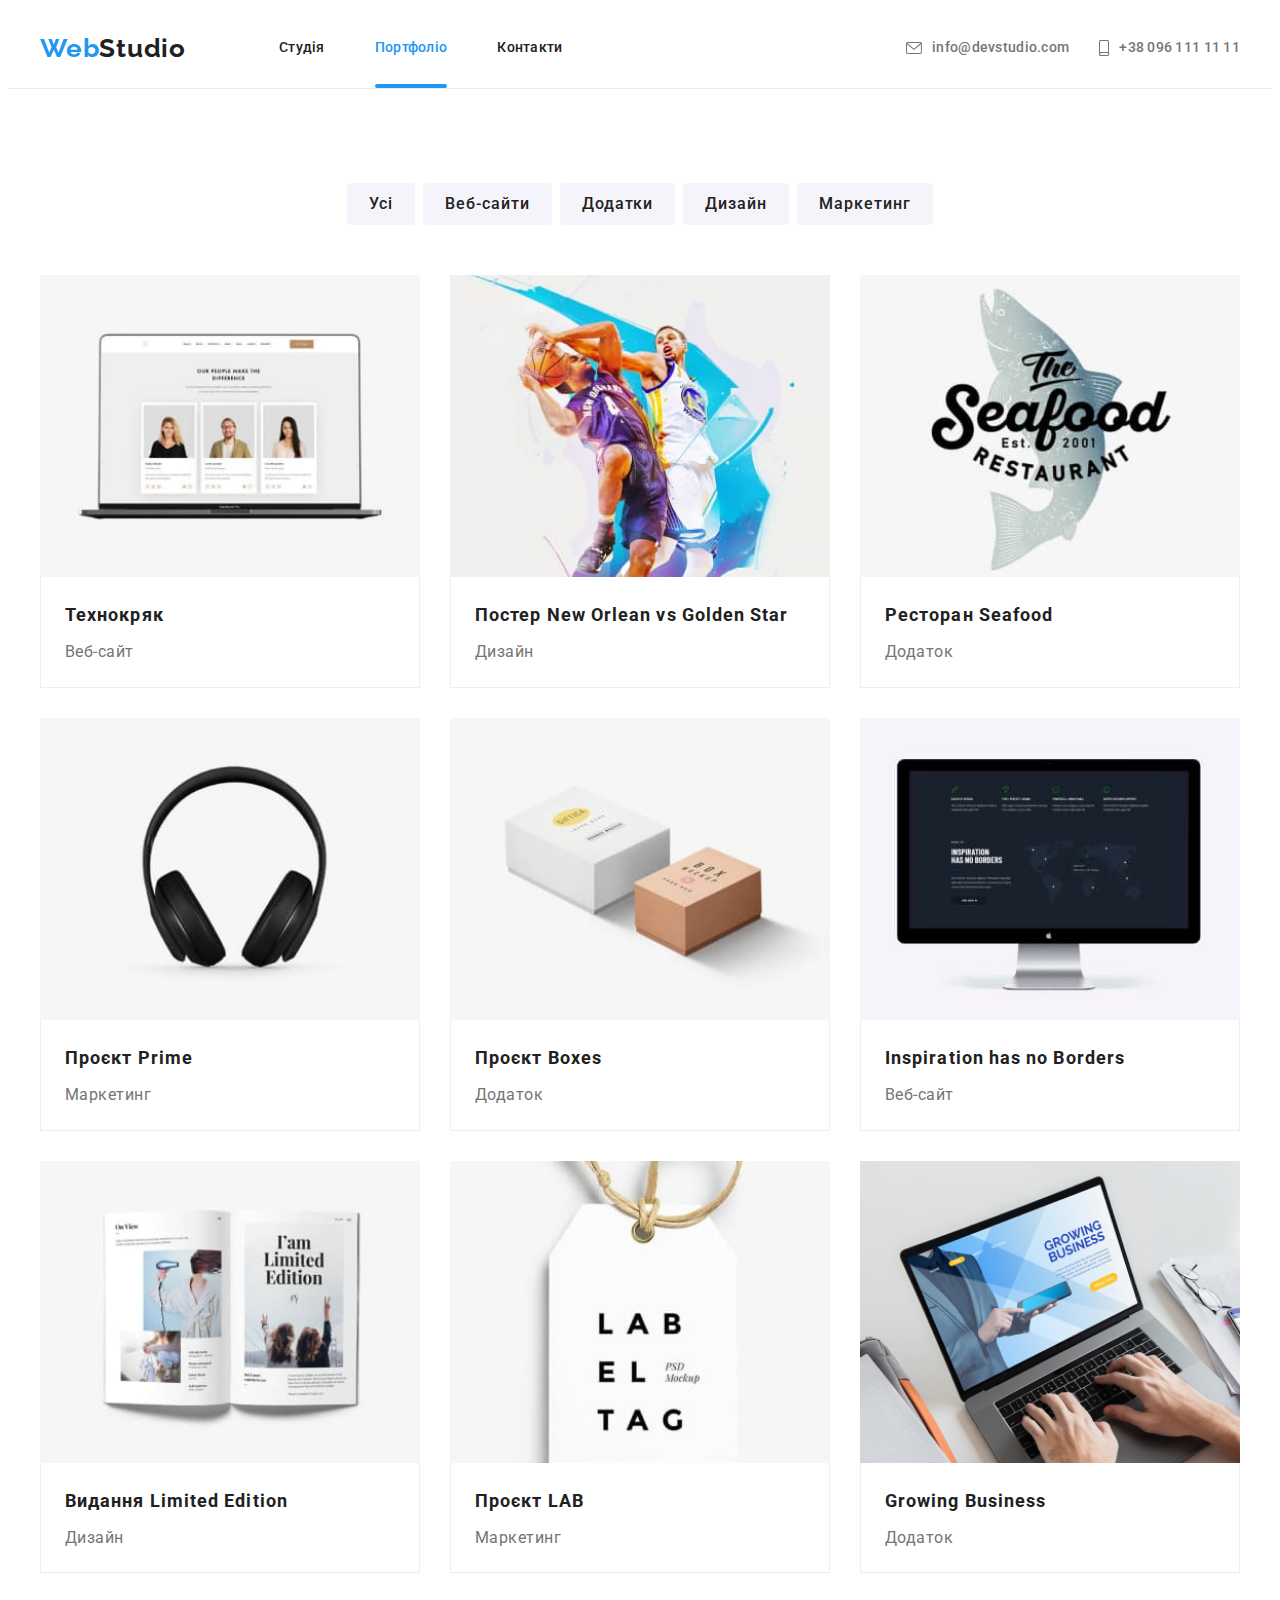
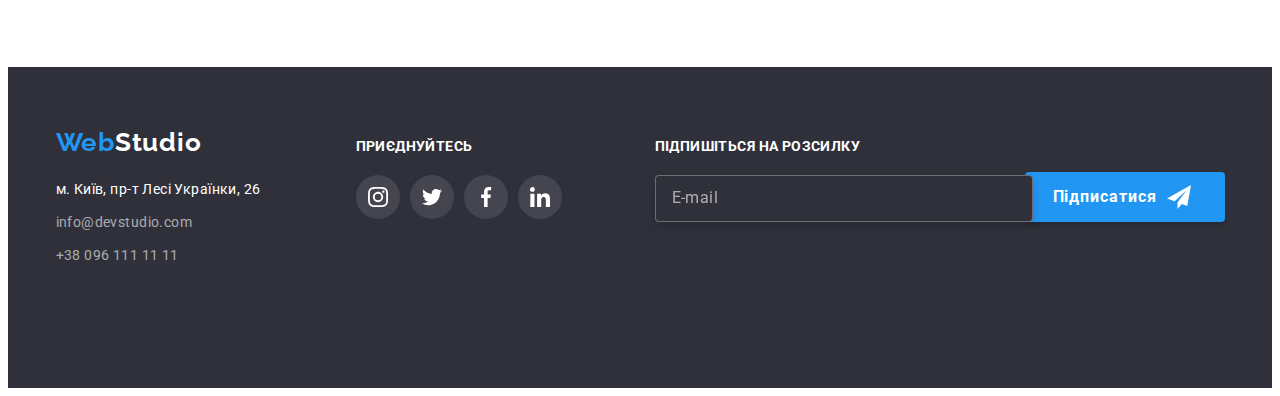
==== commit 4045921b: "Fix" ====
--- a/portfolio.html
+++ b/portfolio.html
@@ -93,10 +93,10 @@
           <a href="./index.html" class="header__logo">Web<span>Studio</span></a>
           <ul class="header__list">
             <li class="header-list__item">
-              <a href="./index.html" class="page current"> Студія </a>
+              <a href="./index.html" class="page"> Студія </a>
             </li>
             <li class="header-list__item">
-              <a href="./portfolio.html" class="page">Портфоліо</a>
+              <a href="./portfolio.html" class="page current">Портфоліо</a>
             </li>
             <li class="header-list__item">
               <a href="./contacts.html" class="page">Контакти</a>
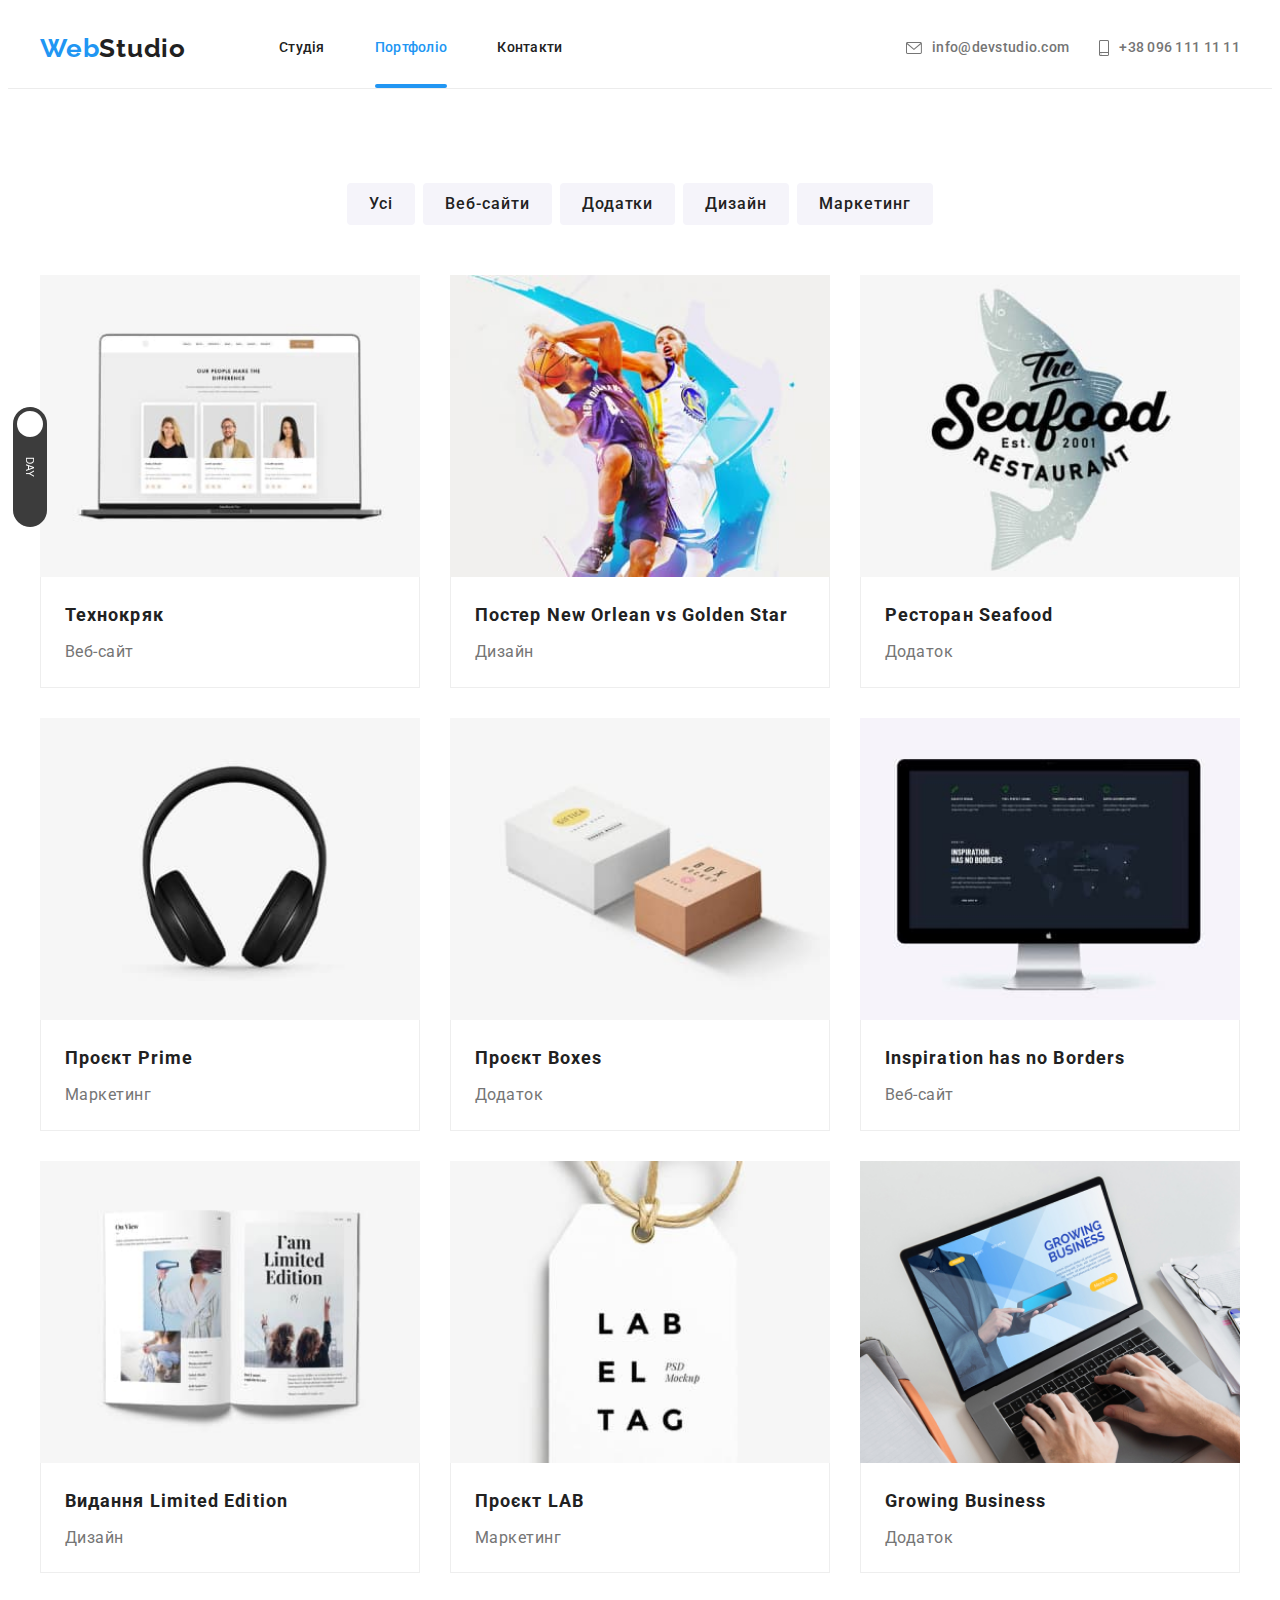
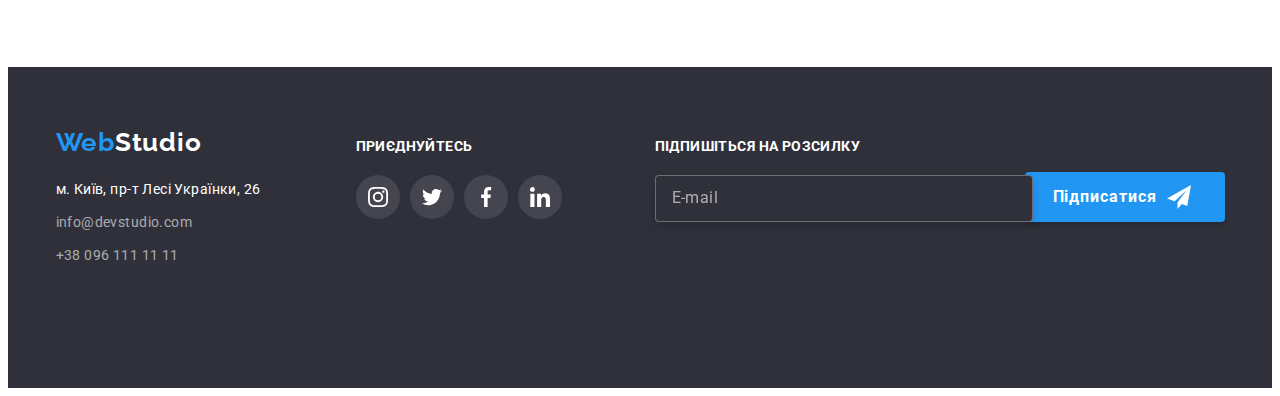
==== commit b5cdfde9: "night theme" ====
--- a/portfolio.html
+++ b/portfolio.html
@@ -18,10 +18,18 @@
       crossorigin="anonymous"
       referrerpolicy="no-referrer"
     />
+    <link
+      rel="stylesheet"
+      href="https://cdnjs.cloudflare.com/ajax/libs/animate.css/4.1.1/animate.min.css"
+    />
     <link rel="stylesheet" href="./css/main.min.css" />
     <!-- <link rel="stylesheet" href="./css/style.css" /> -->
   </head>
   <body>
+    <label class="switch">
+      <input class="js-color__switch" type="checkbox" />
+      <span class="slider"></span>
+    </label>
     <!-------------------- Шапка ---------------------->
     <header class="header">
       <div class="container header__container">
@@ -581,6 +589,7 @@
         </div>
       </div>
     </footer>
+    <script src="./js/color.js" type="module"></script>
     <script src="./js/menu.js"></script>
   </body>
 </html>
--- a/css/main.min.css
+++ b/css/main.min.css
@@ -1 +1 @@
-h1,h2,h3,h4,h5,h6,ul,p{margin:0px;padding:0px;border:0px}address{font-style:normal}a{text-decoration:none}img{display:block;max-width:100%;height:auto}.container{width:100%;padding-left:15px;padding-right:15px;margin:0 auto}@media screen and (min-width: 480px){.container{width:480px}}@media screen and (min-width: 768px){.container{width:768px}}@media screen and (min-width: 1200px){.container{width:1200px}}.visually-hidden{position:absolute;white-space:nowrap;width:1px;height:1px;overflow:hidden;border:0;padding:0;clip:rect(0 0 0 0);-webkit-clip-path:inset(50%);clip-path:inset(50%);margin:-1px}.menu-wrapper{display:flex;flex-direction:column;justify-content:space-between;height:100%}.menu-btn{position:absolute;top:10px;right:45px;margin:0;padding:0;width:0;border:none;z-index:1111111}@media screen and (min-width: 768px){.menu-btn{display:none}}.menu-btn:hover{fill:#2196f3}.menu-btn:focus{fill:#2196f3}.menu-btn .menu-close{display:none}.menu-btn.is-open .menu-close{display:block}.menu-btn.is-open .menu-open{display:none}.menu{display:none;position:fixed;right:0;top:0;background-color:#fff;width:100vw;height:100vh;padding-top:48px;padding-bottom:48px;padding-left:40px;overflow-y:auto}.menu.is-open{display:flex;margin:0 auto}@media screen and (min-width: 768px){.menu.is-open{display:none}}@media screen and (min-width: 768px){.menu{display:none}}.menu-nav__list{display:flex;flex-direction:column;gap:32px}.menu-nav__item{font-family:"Roboto";font-style:normal;font-weight:500;font-size:40px;line-height:1.17;letter-spacing:.02em;list-style:none;color:#212121}@media screen and (max-width: 480px){.menu-nav__item{font-size:8.333vw}}.menu-nav__link{text-decoration:none;color:#212121}.menu-nav__link.current-menu{color:#2196f3}.menu-address__list{display:flex;flex-direction:column;gap:32px;margin-bottom:64px}.menu-address__item{list-style:none}.menu-address__tel{color:#2196f3;text-decoration:none;font-family:"Roboto",sans-serif;font-weight:500;font-size:34px;line-height:1.17;letter-spacing:.02em}.menu-address__mail{text-decoration:none;font-family:"Roboto",sans-serif;font-weight:500;font-size:24px;line-height:1.16;letter-spacing:.02em;color:#757575}.menu-soc__list{display:flex;gap:10px}.menu-soc__item{list-style:none;padding-right:10px}.menu-soc__item:not(:last-child){border-right:1px solid rgba(33,33,33,.2)}.menu-soc__link{text-decoration:none;color:#2196f3;font-family:"Roboto",sans-serif;font-weight:500;font-size:18px;line-height:1.22;letter-spacing:.02em}.header__logo{font-family:"Raleway",sans-serif;font-weight:700;font-size:24px;line-height:1.16;letter-spacing:.03em;color:#2196f3;text-decoration:none;display:inline-block;margin-right:93px}@media screen and (min-width: 1200px){.header__logo{font-size:26px;line-height:1.19}}.header__logo>span{font-family:"Raleway",sans-serif;font-weight:700;font-size:24px;line-height:1.16;letter-spacing:.03em;color:#212121;display:inline-block}@media screen and (min-width: 1200px){.header__logo>span{font-size:26px;line-height:1.19}}.header{border-bottom:1px solid #ececec;height:60px;position:relative;z-index:1}@media screen and (min-width: 768px){.header{height:80px}}.header__container{display:flex;height:100%;z-index:0;position:relative}.header__nav{display:flex;align-items:center}.header__list{list-style:none;display:flex;gap:50px}@media screen and (max-width: 767px){.header__list{display:none}}.page{position:relative;text-decoration:none;font-family:"Roboto",sans-serif;font-weight:500;font-size:14px;line-height:1.14;letter-spacing:.02em;color:#212121;display:inline-block;padding-top:32px;padding-bottom:32px;transition:color 250ms cubic-bezier(0.4, 0, 0.2, 1)}.page:hover{color:#2196f3;transition:color 250ms cubic-bezier(0.4, 0, 0.2, 1)}.page:focus{color:#2196f3;transition:color 250ms cubic-bezier(0.4, 0, 0.2, 1)}.header-adress{list-style:none;display:flex;margin-left:auto;gap:10px;align-items:center}@media screen and (max-width: 767px){.header-adress{display:none}}@media screen and (min-width: 768px){.header-adress{display:flex;flex-direction:column;justify-content:center;align-items:baseline}}@media screen and (min-width: 1200px){.header-adress{display:flex;flex-direction:unset;align-items:center;justify-content:unset;gap:30px}}.header-address__icon{margin-right:5px}.header-adress__link{text-decoration:none;font-family:"Roboto",sans-serif;font-weight:500;font-size:12px;line-height:1.16;letter-spacing:.02em;color:#757575;display:inline-block;fill:#757575;display:flex;align-items:center;gap:10px;transition:color 250ms cubic-bezier(0.4, 0, 0.2, 1),fill 250ms cubic-bezier(0.4, 0, 0.2, 1)}@media screen and (min-width: 1200px){.header-adress__link{font-size:14px;line-height:1.14;padding-top:32px;padding-bottom:32px}}.header-adress__link:hover{color:#2196f3;fill:#2196f3;transition:color 250ms cubic-bezier(0.4, 0, 0.2, 1),fill 250ms cubic-bezier(0.4, 0, 0.2, 1)}.header-adress__link:focus{color:#2196f3;fill:#2196f3;transition:color 250ms cubic-bezier(0.4, 0, 0.2, 1),fill 250ms cubic-bezier(0.4, 0, 0.2, 1)}.current{color:#2196f3}.current::after{content:"";position:absolute;background-color:#2196f3;border-radius:2px;width:100%;height:4px;left:0;bottom:0}.backdrop{position:fixed;width:100%;height:100%;top:0;left:0;opacity:1;background-color:rgba(0,0,0,.2);transition:visibility 250ms cubic-bezier(0.4, 0, 0.2, 1),opacity 250ms cubic-bezier(0.4, 0, 0.2, 1)}.backdrop.is-hidden{visibility:none;opacity:0;pointer-events:none}.backdrop.is-hidden>.modal{transform:scaleX(0)}.modal-button{position:absolute;top:10px;right:10px;display:flex;width:30px;height:30px;background:#fff;border:1px solid rgba(0,0,0,.1);border-radius:50%;cursor:pointer;align-items:center;justify-content:center;transition:border 250ms cubic-bezier(0.4, 0, 0.2, 1),fill 250ms cubic-bezier(0.4, 0, 0.2, 1)}.modal-button:hover{border:1px solid #2196f3;transition:border 250ms cubic-bezier(0.4, 0, 0.2, 1),fill 250ms cubic-bezier(0.4, 0, 0.2, 1);fill:#2196f3}.modal-button:focus{border:1px solid #2196f3;transition:border 250ms cubic-bezier(0.4, 0, 0.2, 1),fill 250ms cubic-bezier(0.4, 0, 0.2, 1);fill:#2196f3}.modal{position:absolute;width:100%;height:auto;top:50%;left:50%;translate:-50% -50%;padding:40px;background-color:#fff;box-shadow:0px 1px 3px rgba(0,0,0,.12),0px 1px 1px rgba(0,0,0,.14),0px 2px 1px rgba(0,0,0,.2);border-radius:4px;transform:scaleX(100%);transition:transform 1000ms cubic-bezier(0.4, 0, 0.2, 1)}@media screen and (min-width: 480px){.modal{width:450px;height:609px}}@media screen and (min-width: 1200px){.modal{width:528px;height:581px}}.icon-modal-btn{transform:rotateZ(0deg);transition:transform 1000ms cubic-bezier(0.4, 0, 0.2, 1)}.modal-button:hover .icon-modal-btn,.modal-button:focus .icon-modal-btn{transform:rotateZ(360deg)}.modal-tittle{font-family:"Roboto",sans-serif;font-weight:700;font-size:20px;line-height:1.15;text-align:center;letter-spacing:.03em;color:#212121;margin-bottom:12px}.form-text-modal{display:block;font-family:"Roboto",sans-serif;font-weight:400;font-size:12px;line-height:1.1666666667;letter-spacing:.01em;margin-bottom:4px;color:#757575}.form-name-box{margin-bottom:10px}.form-tel-box{margin-bottom:10px}.form-email-box{margin-bottom:10px}.form-textarea-box{margin-bottom:20px}.input-modal{width:100%;height:40px;padding-left:42px;border:1px solid rgba(33,33,33,.2);border-radius:4px}.textarea{font-family:"Roboto";font-style:normal;font-weight:400;font-size:12px;line-height:14px;letter-spacing:.01em;width:100%;border:1px solid rgba(33,33,33,.2);border-radius:4px;resize:none;padding-top:12px;padding-left:16px}.textarea:focus{outline:rgba(0,0,0,0);border-color:#2196f3}.textarea::-moz-placeholder{font-family:"Roboto",sans-serif;font-weight:400;font-size:12px;line-height:1.16;letter-spacing:.01em;color:rgba(117,117,117,.5)}.textarea:-ms-input-placeholder{font-family:"Roboto",sans-serif;font-weight:400;font-size:12px;line-height:1.16;letter-spacing:.01em;color:rgba(117,117,117,.5)}.textarea::placeholder{font-family:"Roboto",sans-serif;font-weight:400;font-size:12px;line-height:1.16;letter-spacing:.01em;color:rgba(117,117,117,.5)}.modal-checkbox{position:absolute;white-space:nowrap;width:1px;height:1px;overflow:hidden;border:0;padding:0;clip:rect(0 0 0 0);-webkit-clip-path:inset(50%);clip-path:inset(50%);margin:-1px}.checkbox-flex{display:flex;justify-content:center;align-items:center;margin-bottom:30px}.checkbox-text{display:flex;font-family:"Roboto",sans-serif;font-weight:400;font-size:12px;line-height:1.16;letter-spacing:.03em;color:#757575;align-items:center;gap:8px}@media screen and (min-width: 1200px){.checkbox-text{font-size:14px;line-height:1.71}}.checkbox-link{color:#2196f3;text-decoration:underline;font-size:12px;line-height:1.16}@media screen and (min-width: 1200px){.checkbox-link{font-size:14px;line-height:1.71}}.span-icon{width:16px;height:15px;border:2px solid #212121;border-radius:4px;cursor:pointer;margin-right:8px}.modal-checkbox:checked+.span-icon{border:rgba(0,0,0,0);background-image:url(../images/icon-check.svg);background-position:center;background-repeat:no-repeat;background-size:contain;background-color:#2196f3}.form-modal-btn{display:block;font-family:"Roboto",sans-serif;font-weight:700;font-size:16px;line-height:1.87;max-width:200px;width:100%;margin:0 auto;padding:10px 52px;letter-spacing:.06em;color:#fff;background:#2196f3;box-shadow:0px 4px 4px rgba(0,0,0,.15);border-radius:4px;border:none;cursor:pointer;transition:background-color 250ms cubic-bezier(0.4, 0, 0.2, 1),box-shadow 250ms cubic-bezier(0.4, 0, 0.2, 1)}@media screen and (max-width: 320px){.form-modal-btn{font-size:5vw}}.form-modal-btn:hover{background-color:#188ce8;transition:background-color 250ms cubic-bezier(0.4, 0, 0.2, 1),box-shadow 250ms cubic-bezier(0.4, 0, 0.2, 1)}.form-modal-btn:focus{background-color:#188ce8;transition:background-color 250ms cubic-bezier(0.4, 0, 0.2, 1),box-shadow 250ms cubic-bezier(0.4, 0, 0.2, 1)}.input-wrap{position:relative}.icon-modal{position:absolute;left:12px;top:50%;transform:translateY(-50%)}.input-modal:focus{outline:rgba(0,0,0,0);border:1px solid #2196f3}.input-modal:focus+.icon-modal{fill:#2196f3}.hero{background-color:#c4c4c4;background-image:linear-gradient(to right, rgba(47, 48, 58, 0.4), rgba(47, 48, 58, 0.4)),url(../images/background-mobile.jpg);background-repeat:no-repeat;background-size:cover;background-position:left;text-align:center;padding-top:118px;padding-bottom:118px;max-width:1600px;margin:0 auto}@media(min-device-pixel-ratio: 2),(-webkit-min-device-pixel-ratio: 2),(min-resolution: 192dpi),(min-resolution: 2dppx){.hero{background-image:linear-gradient(to right, rgba(47, 48, 58, 0.4), rgba(47, 48, 58, 0.4)),url(../images/background-mobile2x.jpg)}}@media screen and (min-width: 768px){.hero{background-image:linear-gradient(to right, rgba(47, 48, 58, 0.4), rgba(47, 48, 58, 0.4)),url(../images/background-tablet.jpg)}}@media screen and (min-width: 768px)and (min-device-pixel-ratio: 2),screen and (min-width: 768px)and (-webkit-min-device-pixel-ratio: 2),screen and (min-width: 768px)and (min-resolution: 192dpi),screen and (min-width: 768px)and (min-resolution: 2dppx){.hero{background-image:linear-gradient(to right, rgba(47, 48, 58, 0.4), rgba(47, 48, 58, 0.4)),url(../images/background-tablet2x.jpg)}}@media screen and (min-width: 1200px){.hero{background-image:linear-gradient(to right, rgba(47, 48, 58, 0.4), rgba(47, 48, 58, 0.4)),url(../images/background.jpg);padding-top:200px;padding-bottom:200px}}@media screen and (min-width: 1200px)and (min-device-pixel-ratio: 2),screen and (min-width: 1200px)and (-webkit-min-device-pixel-ratio: 2),screen and (min-width: 1200px)and (min-resolution: 192dpi),screen and (min-width: 1200px)and (min-resolution: 2dppx){.hero{background-image:linear-gradient(to right, rgba(47, 48, 58, 0.4), rgba(47, 48, 58, 0.4)),url(../images/background2x.jpg)}}.hero-h-one{font-family:"Roboto",sans-serif;font-style:normal;font-weight:900;font-size:26px;line-height:1.62;text-align:center;letter-spacing:.06em;text-transform:uppercase;color:#fff;margin:0 auto 30px}@media screen and (min-width: 1200px){.hero-h-one{font-family:"Roboto",sans-serif;font-weight:900;font-size:44px;line-height:1.36em;text-align:center;letter-spacing:.06em;text-transform:uppercase;color:#fff;text-align:center;max-width:696px;margin:0 auto 30px}}.hero-btn{font-family:"Roboto",sans-serif;font-weight:700;font-size:16px;line-height:1.87;letter-spacing:.06em;color:#fff;background:#2196f3;border-radius:4px;border:none;cursor:pointer;display:inline;width:200px;height:50px;box-shadow:0px 4px 4px rgba(0,0,0,.15);transition:background-color 250ms cubic-bezier(0.4, 0, 0.2, 1),box-shadow 250ms cubic-bezier(0.4, 0, 0.2, 1)}.hero-btn:hover{background:#188ce8;transition:background-color 250ms cubic-bezier(0.4, 0, 0.2, 1),box-shadow 250ms cubic-bezier(0.4, 0, 0.2, 1)}.hero-btn:focus{background:#188ce8;transition:background-color 250ms cubic-bezier(0.4, 0, 0.2, 1),box-shadow 250ms cubic-bezier(0.4, 0, 0.2, 1)}@media screen and (min-width: 1200px){.hero-btn{width:216px}}.btn{cursor:pointer;font-family:"Roboto",sans-serif;font-weight:500;font-size:16px;line-height:30px;display:flex;align-items:center;text-align:center;letter-spacing:.06em;color:#212121;background:#f5f4fa;border-radius:4px;border:none;transition:background-color 250ms cubic-bezier(0.4, 0, 0.2, 1),box-shadow 250ms cubic-bezier(0.4, 0, 0.2, 1)}.btn:hover{background-color:#2196f3;color:#fff;box-shadow:0px 3px 1px rgba(0,0,0,.1),0px 1px 2px rgba(0,0,0,.08),0px 2px 2px rgba(0,0,0,.12);border-radius:4px;transition:background-color 250ms cubic-bezier(0.4, 0, 0.2, 1),box-shadow 250ms cubic-bezier(0.4, 0, 0.2, 1)}.btn:focus{background-color:#2196f3;color:#fff;box-shadow:0px 3px 1px rgba(0,0,0,.1),0px 1px 2px rgba(0,0,0,.08),0px 2px 2px rgba(0,0,0,.12);border-radius:4px;transition:background-color 250ms cubic-bezier(0.4, 0, 0.2, 1),box-shadow 250ms cubic-bezier(0.4, 0, 0.2, 1)}.advantages{padding-top:60px;padding-bottom:60px}@media screen and (min-width: 1200px){.advantages{padding-top:94px;padding-bottom:94px}}.advantages__item{width:100%}.advantages__item:not(:last-child){margin-bottom:30px}@media screen and (min-width: 768px){.advantages__item:not(:last-child){margin:0}}@media screen and (min-width: 480px){.advantages__item{width:450px}}@media screen and (min-width: 768px){.advantages__item{width:calc((100% - 30px)/2);margin:0}}@media screen and (min-width: 1200px){.advantages__item{width:calc((100% - 90px)/4)}}.advantages-icon__box{background-color:#f5f4fa;width:100%;padding-top:25px;padding-bottom:25px}.advantages__icon{display:block;margin:0 auto}.advantages__list{list-style:none;display:block;gap:30px}@media screen and (min-width: 768px){.advantages__list{display:flex;flex-wrap:wrap}}.advantages__point{font-family:"Roboto",sans-serif;font-weight:700;font-size:14px;line-height:1.14;letter-spacing:.03em;text-transform:uppercase;color:#212121;margin-top:30px;text-align:center}@media screen and (min-width: 768px){.advantages__point{text-align:left}}.advantages__text{font-family:"Roboto",sans-serif;font-weight:400;font-size:14px;line-height:1.71;letter-spacing:.03em;color:#757575;margin-top:10px}.about{display:none}@media screen and (min-width: 1200px){.about{display:unset;padding-top:94px;padding-bottom:94px}}.about__list{list-style:none;display:flex;align-items:center;gap:30px}.about__item{position:relative}.about-content{position:absolute;bottom:0;width:100%;padding-top:27px;padding-bottom:27px;background:rgba(47,48,58,.8)}.about__point{font-family:"Roboto",sans-serif;font-weight:700;font-size:14px;line-height:1.14;text-align:center;letter-spacing:.03em;text-transform:uppercase;color:#fff}.about__container{text-align:center}.about__title{font-family:"Roboto",sans-serif;font-weight:700;font-size:28px;line-height:1.17;letter-spacing:.03em;color:#212121;margin-bottom:50px}@media screen and (min-width: 1200px){.about__title{font-size:36px;line-height:1.16}}.team{background:#f5f4fa;padding-top:60px;padding-bottom:60px}@media screen and (min-width: 1200px){.team{padding-top:94px;padding-bottom:94px}}.team-container{margin:0 auto;text-align:center}.team-list{list-style:none;display:block}@media screen and (min-width: 768px){.team-list{display:flex;flex-wrap:wrap;gap:30px}}.team-item{margin:0 auto;background:#fff;padding-bottom:24px;border-radius:0px 0px 4px 4px;flex-wrap:wrap;max-width:450px;height:auto;box-shadow:0px 1px 3px rgba(0,0,0,.12),0px 1px 1px rgba(0,0,0,.14),0px 2px 1px rgba(0,0,0,.2);border-radius:0px 0px 4px 4px}.team-item:not(:last-child){margin-bottom:30px}@media screen and (min-width: 768px){.team-item:not(:last-child){margin-bottom:0}}@media screen and (min-width: 768px){.team-item{width:calc((100% - 30px)/2)}}@media screen and (min-width: 1200px){.team-item{width:calc((100% - 90px)/4)}}.team-icon-list{display:flex;list-style:none;justify-content:center;gap:10px;margin-top:16px}.team-icon-link{display:flex;background-color:#fff;width:44px;height:44px;align-items:center;justify-content:center;border-radius:50%;fill:#afb1b8;transition:background-color 250ms cubic-bezier(0.4, 0, 0.2, 1),fill 250ms cubic-bezier(0.4, 0, 0.2, 1)}.team-icon-link:hover{fill:#fff;background-color:#2196f3;transition:background-color 250ms cubic-bezier(0.4, 0, 0.2, 1),fill 250ms cubic-bezier(0.4, 0, 0.2, 1)}.team-icon-link:focus{fill:#fff;background-color:#2196f3;transition:background-color 250ms cubic-bezier(0.4, 0, 0.2, 1),fill 250ms cubic-bezier(0.4, 0, 0.2, 1)}.team-h-two{font-family:"Roboto",sans-serif;font-weight:700;font-size:28px;line-height:1.17;letter-spacing:.03em;color:#212121;margin-bottom:50px}@media screen and (min-width: 1200px){.team-h-two{font-size:36px;line-height:1.16}}.team-h-three{font-family:"Roboto",sans-serif;font-weight:500;font-size:16px;line-height:1.18;letter-spacing:.03em;margin-top:30px}.team-text{font-family:"Roboto",sans-serif;font-weight:400;font-size:16px;line-height:1.18;letter-spacing:.03em;color:#757575;margin-top:10px}.clients{padding-top:60px;padding-bottom:60px}@media screen and (min-width: 1200px){.clients{padding-top:94px;padding-bottom:94px}}.client-h-two{font-family:"Roboto",sans-serif;font-weight:700;font-size:28px;line-height:1.17;text-align:center;letter-spacing:.03em;color:#212121;margin-bottom:50px}@media screen and (min-width: 1200px){.client-h-two{font-size:36px;line-height:1.16}}.client-icon-list{display:flex;flex-wrap:wrap;list-style:none;gap:30px}.client-icon-item{width:calc((100% - 30px)/2)}@media screen and (min-width: 768px){.client-icon-item{width:calc((100% - 60px)/3)}}@media screen and (min-width: 1200px){.client-icon-item{width:170px}}.client-icon-link{fill:#afb1b8;align-items:center;justify-content:center;display:flex;border:1px solid #afb1b8;border-radius:4px;width:100%;height:92px;transition:fill 250ms cubic-bezier(0.4, 0, 0.2, 1),border 250ms cubic-bezier(0.4, 0, 0.2, 1)}.client-icon-link:hover{fill:#2196f3;border:1px solid #2196f3;transition:fill 250ms cubic-bezier(0.4, 0, 0.2, 1),border 250ms cubic-bezier(0.4, 0, 0.2, 1)}.client-icon-link:focus{fill:#2196f3;border:1px solid #2196f3;transition:fill 250ms cubic-bezier(0.4, 0, 0.2, 1),border 250ms cubic-bezier(0.4, 0, 0.2, 1)}.works-list-top{list-style:none;display:flex;flex-wrap:wrap;gap:8px;align-items:center;margin-bottom:50px}@media screen and (min-width: 768px){.works-list-top{flex-wrap:nowrap;justify-content:center}}.button-all{padding:6px 22px}.button-web{padding:6px 22px}.button-add{padding:6px 22px}.button-design{padding:6px 22px}.button-mark{padding:6px 22px}.works{padding-top:60px;padding-bottom:60px}@media screen and (min-width: 1200px){.works{padding-top:94px;padding-bottom:94px}}.works-list-bottom{list-style:none;display:block}@media screen and (min-width: 768px){.works-list-bottom{display:flex;flex-wrap:wrap;flex-grow:1;gap:30px}}.works-item-bottom:not(:last-child){margin-bottom:30px}@media screen and (min-width: 768px){.works-item-bottom:not(:last-child){margin:0;display:flex}}.works-link{display:flex;flex-direction:column;flex-grow:1;transition:box-shadow 250ms cubic-bezier(0.4, 0, 0.2, 1)}.works-link:hover{box-shadow:0px 1px 1px rgba(0,0,0,.12),0px 4px 4px rgba(0,0,0,.06),1px 4px 6px rgba(0,0,0,.16);transition:box-shadow 250ms cubic-bezier(0.4, 0, 0.2, 1)}.works-link:focus{box-shadow:0px 1px 1px rgba(0,0,0,.12),0px 4px 4px rgba(0,0,0,.06),1px 4px 6px rgba(0,0,0,.16);transition:box-shadow 250ms cubic-bezier(0.4, 0, 0.2, 1)}.works-list-btn{display:flex}.works-h-two{font-family:"Roboto",sans-serif;font-weight:700;font-size:18px;line-height:2;letter-spacing:.06em;color:#212121;margin-bottom:4px}@media screen and (min-width: 768px){.cards{flex-basis:calc((100% - 30px)/2)}}@media screen and (min-width: 1200px){.cards{flex-basis:calc((100% - 60px)/3)}}.border-text-card{border-right:1px solid #eee;border-bottom:1px solid #eee;border-left:1px solid #eee;align-items:center;padding:20px 24px;flex-grow:1}.works-text{font-family:"Roboto";font-weight:400;font-size:16px;line-height:1.87;letter-spacing:.03em;color:#757575}.works-link:hover .works-text-box{transform:translateY(0)}.works-link:focus .works-text-box{transform:translateY(0)}.box{position:relative;overflow:hidden}.works-text-box{position:absolute;bottom:0;left:0;width:100%;height:100%;padding:63px 24px;font-family:"Roboto",sans-serif;font-weight:400;font-size:18px;line-height:1.55;letter-spacing:.03em;color:#fff;background-color:rgba(33,150,243,.9);transform:translateY(100%);transition:transform 250ms cubic-bezier(0.4, 0, 0.2, 1)}.footer__logo{font-family:"Raleway",sens-serif;font-weight:700;font-size:24px;line-height:1.16;letter-spacing:.03em;color:#2196f3;text-decoration:none;display:inline-block;margin-bottom:20px}@media screen and (min-width: 1200px){.footer__logo{font-size:26px;line-height:1.19}}.footer__logo>span{color:#fff}.footer{background-color:#2f303a;padding-top:60px;padding-bottom:60px}.footer-container{display:flex;flex-direction:column;align-items:baseline;text-align:center;align-items:center;justify-content:center;gap:60px}@media screen and (min-width: 768px){.footer-container{flex-direction:unset;flex-wrap:wrap}}@media screen and (min-width: 1200px){.footer-container{align-items:baseline;text-align:unset;flex-wrap:nowrap;gap:93px}}.footer-flex__wrapper{gap:60px}@media screen and (min-width: 768px){.footer-flex__wrapper{width:100%;display:flex;align-items:baseline;justify-content:center;gap:165px}}@media screen and (min-width: 1200px){.footer-flex__wrapper{align-items:baseline;justify-content:unset;width:unset;gap:70px}}.footer-box-one{width:230px;margin-bottom:60px}.footer-h-three{font-family:"Roboto",sans-serif;font-weight:700;font-size:14px;line-height:1.14;letter-spacing:.03em;text-transform:uppercase;color:#fff;margin-bottom:20px}.footer-icon-list{list-style:none;display:flex;gap:10px}.footer-icon-link{display:flex;background:rgba(255,255,255,.1);width:44px;height:44px;align-items:center;justify-content:center;border-radius:50%;fill:#fff;transition:background-color 250ms cubic-bezier(0.4, 0, 0.2, 1)}.footer-icon-link:hover{background:#2196f3;transition:background-color 250ms cubic-bezier(0.4, 0, 0.2, 1)}.footer-icon-link:focus{background:#2196f3;transition:background-color 250ms cubic-bezier(0.4, 0, 0.2, 1)}.footer-list{list-style:none}.footer-item:not(:last-child){margin-bottom:9px}.map{font-family:"Roboto",sans-serif;font-weight:400;font-size:14px;line-height:1.71;letter-spacing:.03em;color:#fff;transition:color 250ms cubic-bezier(0.4, 0, 0.2, 1)}.map:focus{color:#2196f3;transition:color 250ms cubic-bezier(0.4, 0, 0.2, 1)}.map:hover{color:#2196f3;transition:color 250ms cubic-bezier(0.4, 0, 0.2, 1)}.footer-adress-link{font-family:"Roboto";font-weight:400;font-size:14px;line-height:1.71;letter-spacing:.03em;color:rgba(255,255,255,.6);transition:color 250ms cubic-bezier(0.4, 0, 0.2, 1)}.footer-adress-link:focus{color:#2196f3;transition:color 250ms cubic-bezier(0.4, 0, 0.2, 1)}.footer-adress-link:hover{color:#2196f3;transition:color 250ms cubic-bezier(0.4, 0, 0.2, 1)}.footer-box-two{display:flex;flex-direction:column;align-items:center}@media screen and (min-width: 1200px){.footer-box-two{display:unset}}.footer-box-three{width:100%}@media screen and (min-width: 768px){.footer-box-three{width:450px}}@media screen and (min-width: 1200px){.footer-box-three{width:570px}}.footer-form__label{width:100%}@media screen and (min-width: 1200px){.footer-form__label{width:358px}}.form-box{width:100%;display:flex;flex-direction:column;align-items:center;justify-content:center;gap:20px}@media screen and (min-width: 1200px){.form-box{align-items:flex-end;flex-direction:unset;gap:12px}}.form-text{font-family:"Roboto",sans-serif;font-weight:700;font-size:14px;line-height:1.14;letter-spacing:.03em;text-transform:uppercase;display:block;margin-bottom:20px;color:#fff}.form-btn{gap:10px;font-family:"Roboto",sans-serif;font-weight:700;font-size:16px;line-height:1.87;display:flex;align-items:center;text-align:center;letter-spacing:.06em;height:50px;bottom:0;width:200px;padding:10px 28px;color:#fff;cursor:pointer;background:#2196f3;box-shadow:0px 4px 4px rgba(0,0,0,.15);border-radius:4px;border-color:rgba(255,255,255,.3764705882);border:none;transition:background-color 250ms cubic-bezier(0.4, 0, 0.2, 1),box-shadow 250ms cubic-bezier(0.4, 0, 0.2, 1)}.form-btn:hover{background:#188ce8;transition:background-color 250ms cubic-bezier(0.4, 0, 0.2, 1),box-shadow 250ms cubic-bezier(0.4, 0, 0.2, 1)}.form-btn:focus{background:#188ce8;transition:background-color 250ms cubic-bezier(0.4, 0, 0.2, 1),box-shadow 250ms cubic-bezier(0.4, 0, 0.2, 1)}.form-input{width:100%;color:rgba(255,255,255,.3764705882);background-color:#2f303a;padding-top:15px;padding-bottom:15px;padding-left:16px;border:1px solid rgba(255,255,255,.3);filter:drop-shadow(0px 4px 4px rgba(0, 0, 0, 0.15));border-radius:4px}.form-input:focus{outline:rgba(0,0,0,0);border-color:#2196f3}.form-input::-moz-placeholder{font-family:"Roboto",sans-serif;font-weight:400;font-size:16px;line-height:1.25;align-items:center;letter-spacing:.03em;color:rgba(255,255,255,.6)}.form-input:-ms-input-placeholder{font-family:"Roboto",sans-serif;font-weight:400;font-size:16px;line-height:1.25;align-items:center;letter-spacing:.03em;color:rgba(255,255,255,.6)}.form-input::placeholder{font-family:"Roboto",sans-serif;font-weight:400;font-size:16px;line-height:1.25;align-items:center;letter-spacing:.03em;color:rgba(255,255,255,.6)}/*# sourceMappingURL=main.min.css.map */+h1,h2,h3,h4,h5,h6,ul,p{margin:0px;padding:0px;border:0px}address{font-style:normal}a{text-decoration:none}img{display:block;max-width:100%;height:auto}.container{width:100%;padding-left:15px;padding-right:15px;margin:0 auto}@media screen and (min-width: 480px){.container{width:480px}}@media screen and (min-width: 768px){.container{width:768px}}@media screen and (min-width: 1200px){.container{width:1200px}}.no-scroll{overflow:hidden}.js-theme{background-color:#282828}.visually-hidden{position:absolute;white-space:nowrap;width:1px;height:1px;overflow:hidden;border:0;padding:0;clip:rect(0 0 0 0);-webkit-clip-path:inset(50%);clip-path:inset(50%);margin:-1px}.menu-wrapper{display:flex;flex-direction:column;justify-content:space-between;height:100%}.menu-btn{position:absolute;top:10px;right:45px;margin:0;padding:0;width:0;border:none;z-index:1111111;cursor:pointer;transition:fill 250ms cubic-bezier(0.4, 0, 0.2, 1)}@media screen and (min-width: 768px){.menu-btn{display:none}}.menu-btn:hover{transition:fill 250ms cubic-bezier(0.4, 0, 0.2, 1);fill:#2196f3}.menu-btn:focus{fill:#2196f3;transition:fill 250ms cubic-bezier(0.4, 0, 0.2, 1)}.menu-btn .menu-close{display:none}.menu-btn.is-open .menu-close{display:block}.menu-btn.is-open .menu-open{display:none}.menu{transform:scaleY(0);pointer-events:none;position:fixed;right:0;top:0;background-color:#fff;width:100vw;height:100vh;padding-top:48px;padding-bottom:48px;padding-left:40px;overflow-y:auto;transition:transform 500ms cubic-bezier(0.4, 0, 0.2, 1)}.menu.is-open{display:flex;margin:0 auto;pointer-events:unset;transform:scaleY(100%);transition:transform 500ms cubic-bezier(0.4, 0, 0.2, 1)}@media screen and (min-width: 768px){.menu.is-open{display:none}}@media screen and (min-width: 768px){.menu{display:none}}.menu-nav__list{display:flex;flex-direction:column;gap:32px}.menu-nav__item{font-family:"Roboto",sans-serif;font-style:normal;font-weight:500;font-size:40px;line-height:1.17;letter-spacing:.02em;list-style:none;color:#212121}@media screen and (max-width: 480px){.menu-nav__item{font-size:8.333vw}}.menu-nav__link{text-decoration:none;color:#212121;transition:color 250ms cubic-bezier(0.4, 0, 0.2, 1)}.menu-nav__link:hover{transition:color 250ms cubic-bezier(0.4, 0, 0.2, 1);color:#2196f3}.menu-nav__link:focus{transition:color 250ms cubic-bezier(0.4, 0, 0.2, 1);color:#2196f3}.menu-nav__link.current-menu{color:#2196f3}.menu-address__list{display:flex;flex-direction:column;gap:32px;margin-bottom:64px}.menu-address__item{list-style:none}.menu-address__tel{color:#2196f3;text-decoration:none;font-family:"Roboto",sans-serif;font-weight:500;font-size:34px;line-height:1.17;letter-spacing:.02em}.menu-address__mail{text-decoration:none;font-family:"Roboto",sans-serif;font-weight:500;font-size:24px;line-height:1.16;letter-spacing:.02em;color:#757575}.menu-soc__list{display:flex;gap:10px}.menu-soc__item{list-style:none;padding-right:10px}.menu-soc__item:not(:last-child){border-right:1px solid rgba(33,33,33,.2)}.menu-soc__link{text-decoration:none;color:#2196f3;font-family:"Roboto",sans-serif;font-weight:500;font-size:18px;line-height:1.22;letter-spacing:.02em}.header__logo{font-family:"Raleway",sans-serif;font-weight:700;font-size:24px;line-height:1.16;letter-spacing:.03em;color:#2196f3;text-decoration:none;display:inline-block;margin-right:93px}@media screen and (min-width: 1200px){.header__logo{font-size:26px;line-height:1.19}}.header__logo>span{font-family:"Raleway",sans-serif;font-weight:700;font-size:24px;line-height:1.16;letter-spacing:.03em;color:#212121;display:inline-block}@media screen and (min-width: 1200px){.header__logo>span{font-size:26px;line-height:1.19}}.header{border-bottom:1px solid #ececec;height:60px;position:relative;z-index:1}@media screen and (min-width: 768px){.header{height:80px}}.header__container{display:flex;height:100%;z-index:0;position:relative}.header__nav{display:flex;align-items:center}.header__list{list-style:none;display:flex;gap:50px}@media screen and (max-width: 767px){.header__list{display:none}}.page{position:relative;text-decoration:none;font-family:"Roboto",sans-serif;font-weight:500;font-size:14px;line-height:1.14;letter-spacing:.02em;color:#212121;display:inline-block;padding-top:32px;padding-bottom:32px;transition:color 250ms cubic-bezier(0.4, 0, 0.2, 1)}.page::after{content:"";position:absolute;background-color:#2196f3;border-radius:2px;width:0%;height:4px;left:0;bottom:0;transition:width 250ms cubic-bezier(0.4, 0, 0.2, 1)}.page:hover::after{width:100%}.page:hover{color:#2196f3;transition:color 250ms cubic-bezier(0.4, 0, 0.2, 1)}.page:focus{color:#2196f3;transition:color 250ms cubic-bezier(0.4, 0, 0.2, 1)}.header-adress{list-style:none;display:flex;margin-left:auto;gap:10px;align-items:center}@media screen and (max-width: 767px){.header-adress{display:none}}@media screen and (min-width: 768px){.header-adress{display:flex;flex-direction:column;justify-content:center;align-items:baseline}}@media screen and (min-width: 1200px){.header-adress{display:flex;flex-direction:unset;align-items:center;justify-content:unset;gap:30px}}.header-address__icon{margin-right:5px}.header-adress__link{text-decoration:none;font-family:"Roboto",sans-serif;font-weight:500;font-size:12px;line-height:1.16;letter-spacing:.02em;color:#757575;display:inline-block;fill:#757575;display:flex;align-items:center;gap:10px;transition:color 250ms cubic-bezier(0.4, 0, 0.2, 1),fill 250ms cubic-bezier(0.4, 0, 0.2, 1)}@media screen and (min-width: 1200px){.header-adress__link{font-size:14px;line-height:1.14;padding-top:32px;padding-bottom:32px}}.header-adress__link:hover{color:#2196f3;fill:#2196f3;transition:color 250ms cubic-bezier(0.4, 0, 0.2, 1),fill 250ms cubic-bezier(0.4, 0, 0.2, 1)}.header-adress__link:focus{color:#2196f3;fill:#2196f3;transition:color 250ms cubic-bezier(0.4, 0, 0.2, 1),fill 250ms cubic-bezier(0.4, 0, 0.2, 1)}.current{color:#2196f3}.current::after{content:"";position:absolute;background-color:#2196f3;border-radius:2px;width:100%;height:4px;left:0;bottom:0}.switch{position:fixed;left:-30px;top:50%;display:inline-block;width:120px;height:34px;rotate:90deg;z-index:1000000}.switch input{display:none}.slider{position:absolute;cursor:pointer;top:0;left:0;right:0;bottom:0;background-color:#3c3c3c;transition:.4s;border-radius:34px}.slider:before{position:absolute;content:"";height:26px;width:26px;left:4px;bottom:4px;background-color:#fff;transition:.4s;border-radius:50%}input:checked+.slider{background-color:#0e6eb8}input:focus+.slider{box-shadow:0 0 1px #2196f3}input:checked+.slider:before{transform:translateX(85px)}.slider:after{content:"DAY";color:#fff;display:block;position:absolute;transform:translate(-50%, -50%);top:50%;left:50%;font-size:10px;font-family:Verdana,sans-serif}input:checked+.slider:after{content:"NIGTH"}.backdrop{position:fixed;width:100%;height:100%;top:0;left:0;opacity:1;background-color:rgba(0,0,0,.2);transition:visibility 250ms cubic-bezier(0.4, 0, 0.2, 1),opacity 250ms cubic-bezier(0.4, 0, 0.2, 1)}.backdrop.is-hidden{visibility:none;opacity:0;pointer-events:none}.backdrop.is-hidden>.modal{transform:scaleX(0)}.modal-button{position:absolute;top:10px;right:10px;display:flex;width:30px;height:30px;background:#fff;border:1px solid rgba(0,0,0,.1);border-radius:50%;cursor:pointer;align-items:center;justify-content:center;transition:border 250ms cubic-bezier(0.4, 0, 0.2, 1),fill 250ms cubic-bezier(0.4, 0, 0.2, 1)}.modal-button:hover{border:1px solid #2196f3;transition:border 250ms cubic-bezier(0.4, 0, 0.2, 1),fill 250ms cubic-bezier(0.4, 0, 0.2, 1);fill:#2196f3}.modal-button:focus{border:1px solid #2196f3;transition:border 250ms cubic-bezier(0.4, 0, 0.2, 1),fill 250ms cubic-bezier(0.4, 0, 0.2, 1);fill:#2196f3}.modal{position:absolute;width:100%;height:auto;top:50%;left:50%;translate:-50% -50%;padding:40px;background-color:#fff;box-shadow:0px 1px 3px rgba(0,0,0,.12),0px 1px 1px rgba(0,0,0,.14),0px 2px 1px rgba(0,0,0,.2);border-radius:4px;transform:scaleX(100%);transition:transform 1000ms cubic-bezier(0.4, 0, 0.2, 1)}@media screen and (min-width: 480px){.modal{width:450px;height:609px}}@media screen and (min-width: 1200px){.modal{width:528px;height:581px}}.icon-modal-btn{transform:rotateZ(0deg);transition:transform 1000ms cubic-bezier(0.4, 0, 0.2, 1)}.modal-button:hover .icon-modal-btn,.modal-button:focus .icon-modal-btn{transform:rotateZ(360deg)}.modal-tittle{font-family:"Roboto",sans-serif;font-weight:700;font-size:20px;line-height:1.15;text-align:center;letter-spacing:.03em;color:#212121;margin-bottom:12px}.form-text-modal{display:block;font-family:"Roboto",sans-serif;font-weight:400;font-size:12px;line-height:1.1666666667;letter-spacing:.01em;margin-bottom:4px;color:#757575}.form-name-box{margin-bottom:10px}.form-tel-box{margin-bottom:10px}.form-email-box{margin-bottom:10px}.form-textarea-box{margin-bottom:20px}.input-modal{width:100%;height:40px;padding-left:42px;border:1px solid rgba(33,33,33,.2);border-radius:4px}.textarea{font-family:"Roboto";font-style:normal;font-weight:400;font-size:12px;line-height:14px;letter-spacing:.01em;width:100%;border:1px solid rgba(33,33,33,.2);border-radius:4px;resize:none;padding-top:12px;padding-left:16px}.textarea:focus{outline:rgba(0,0,0,0);border-color:#2196f3}.textarea::-moz-placeholder{font-family:"Roboto",sans-serif;font-weight:400;font-size:12px;line-height:1.16;letter-spacing:.01em;color:rgba(117,117,117,.5)}.textarea:-ms-input-placeholder{font-family:"Roboto",sans-serif;font-weight:400;font-size:12px;line-height:1.16;letter-spacing:.01em;color:rgba(117,117,117,.5)}.textarea::placeholder{font-family:"Roboto",sans-serif;font-weight:400;font-size:12px;line-height:1.16;letter-spacing:.01em;color:rgba(117,117,117,.5)}.modal-checkbox{position:absolute;white-space:nowrap;width:1px;height:1px;overflow:hidden;border:0;padding:0;clip:rect(0 0 0 0);-webkit-clip-path:inset(50%);clip-path:inset(50%);margin:-1px}.checkbox-flex{display:flex;justify-content:center;align-items:center;margin-bottom:30px}.checkbox-text{display:flex;font-family:"Roboto",sans-serif;font-weight:400;font-size:12px;line-height:1.16;letter-spacing:.03em;color:#757575;align-items:center;gap:8px}@media screen and (min-width: 1200px){.checkbox-text{font-size:14px;line-height:1.71}}.checkbox-link{color:#2196f3;text-decoration:underline;font-size:12px;line-height:1.16}@media screen and (min-width: 1200px){.checkbox-link{font-size:14px;line-height:1.71}}.span-icon{width:16px;height:15px;border:2px solid #212121;border-radius:4px;cursor:pointer;margin-right:8px}.modal-checkbox:checked+.span-icon{border:rgba(0,0,0,0);background-image:url(../images/icon-check.svg);background-position:center;background-repeat:no-repeat;background-size:contain;background-color:#2196f3}.form-modal-btn{display:block;font-family:"Roboto",sans-serif;font-weight:700;font-size:16px;line-height:1.87;max-width:200px;width:100%;margin:0 auto;padding:10px 52px;letter-spacing:.06em;color:#fff;background:#2196f3;box-shadow:0px 4px 4px rgba(0,0,0,.15);border-radius:4px;border:none;cursor:pointer;transition:background-color 250ms cubic-bezier(0.4, 0, 0.2, 1),box-shadow 250ms cubic-bezier(0.4, 0, 0.2, 1)}@media screen and (max-width: 320px){.form-modal-btn{font-size:5vw}}.form-modal-btn:hover{background-color:#188ce8;transition:background-color 250ms cubic-bezier(0.4, 0, 0.2, 1),box-shadow 250ms cubic-bezier(0.4, 0, 0.2, 1)}.form-modal-btn:focus{background-color:#188ce8;transition:background-color 250ms cubic-bezier(0.4, 0, 0.2, 1),box-shadow 250ms cubic-bezier(0.4, 0, 0.2, 1)}.input-wrap{position:relative}.icon-modal{position:absolute;left:12px;top:50%;transform:translateY(-50%)}.input-modal:focus{outline:rgba(0,0,0,0);border:1px solid #2196f3}.input-modal:focus+.icon-modal{fill:#2196f3}.hero{position:relative;background-color:#c4c4c4;background-image:linear-gradient(to right, rgba(47, 48, 58, 0.4), rgba(47, 48, 58, 0.4)),url(../images/background-mobile.jpg);background-repeat:no-repeat;background-size:cover;background-position:left;text-align:center;padding-top:118px;padding-bottom:118px;max-width:1600px;margin:0 auto}@media(min-device-pixel-ratio: 2),(-webkit-min-device-pixel-ratio: 2),(min-resolution: 192dpi),(min-resolution: 2dppx){.hero{background-image:linear-gradient(to right, rgba(47, 48, 58, 0.4), rgba(47, 48, 58, 0.4)),url(../images/background-mobile2x.jpg)}}@media screen and (min-width: 768px){.hero{background-image:linear-gradient(to right, rgba(47, 48, 58, 0.4), rgba(47, 48, 58, 0.4)),url(../images/background-tablet.jpg)}}@media screen and (min-width: 768px)and (min-device-pixel-ratio: 2),screen and (min-width: 768px)and (-webkit-min-device-pixel-ratio: 2),screen and (min-width: 768px)and (min-resolution: 192dpi),screen and (min-width: 768px)and (min-resolution: 2dppx){.hero{background-image:linear-gradient(to right, rgba(47, 48, 58, 0.4), rgba(47, 48, 58, 0.4)),url(../images/background-tablet2x.jpg)}}@media screen and (min-width: 1200px){.hero{background-image:linear-gradient(to right, rgba(47, 48, 58, 0.4), rgba(47, 48, 58, 0.4)),url(../images/background.jpg);padding-top:200px;padding-bottom:200px}}@media screen and (min-width: 1200px)and (min-device-pixel-ratio: 2),screen and (min-width: 1200px)and (-webkit-min-device-pixel-ratio: 2),screen and (min-width: 1200px)and (min-resolution: 192dpi),screen and (min-width: 1200px)and (min-resolution: 2dppx){.hero{background-image:linear-gradient(to right, rgba(47, 48, 58, 0.4), rgba(47, 48, 58, 0.4)),url(../images/background2x.jpg)}}.hero-h-one{font-family:"Roboto",sans-serif;font-style:normal;font-weight:900;font-size:26px;line-height:1.62;text-align:center;letter-spacing:.06em;text-transform:uppercase;color:#fff;margin:0 auto 30px}@media screen and (min-width: 1200px){.hero-h-one{font-family:"Roboto",sans-serif;font-weight:900;font-size:44px;line-height:1.36em;text-align:center;letter-spacing:.06em;text-transform:uppercase;color:#fff;text-align:center;max-width:696px;margin:0 auto 30px}}.hero-btn{font-family:"Roboto",sans-serif;font-weight:700;font-size:16px;line-height:1.87;letter-spacing:.06em;color:#fff;background:#2196f3;border-radius:4px;border:none;cursor:pointer;display:inline;width:200px;height:50px;box-shadow:0px 4px 4px rgba(0,0,0,.15);transition:background-color 250ms cubic-bezier(0.4, 0, 0.2, 1),box-shadow 250ms cubic-bezier(0.4, 0, 0.2, 1)}.hero-btn:hover{background:#188ce8;transition:background-color 250ms cubic-bezier(0.4, 0, 0.2, 1),box-shadow 250ms cubic-bezier(0.4, 0, 0.2, 1)}.hero-btn:focus{background:#188ce8;transition:background-color 250ms cubic-bezier(0.4, 0, 0.2, 1),box-shadow 250ms cubic-bezier(0.4, 0, 0.2, 1)}@media screen and (min-width: 1200px){.hero-btn{width:216px}}.btn{cursor:pointer;font-family:"Roboto",sans-serif;font-weight:500;font-size:16px;line-height:30px;display:flex;align-items:center;text-align:center;letter-spacing:.06em;color:#212121;background:#f5f4fa;border-radius:4px;border:none;transition:background-color 250ms cubic-bezier(0.4, 0, 0.2, 1),box-shadow 250ms cubic-bezier(0.4, 0, 0.2, 1)}.btn:hover{background-color:#2196f3;color:#fff;box-shadow:0px 3px 1px rgba(0,0,0,.1),0px 1px 2px rgba(0,0,0,.08),0px 2px 2px rgba(0,0,0,.12);border-radius:4px;transition:background-color 250ms cubic-bezier(0.4, 0, 0.2, 1),box-shadow 250ms cubic-bezier(0.4, 0, 0.2, 1)}.btn:focus{background-color:#2196f3;color:#fff;box-shadow:0px 3px 1px rgba(0,0,0,.1),0px 1px 2px rgba(0,0,0,.08),0px 2px 2px rgba(0,0,0,.12);border-radius:4px;transition:background-color 250ms cubic-bezier(0.4, 0, 0.2, 1),box-shadow 250ms cubic-bezier(0.4, 0, 0.2, 1)}.advantages{padding-top:60px;padding-bottom:60px}@media screen and (min-width: 1200px){.advantages{padding-top:94px;padding-bottom:94px}}.advantages__item{width:100%}.advantages__item:not(:last-child){margin-bottom:30px}@media screen and (min-width: 768px){.advantages__item:not(:last-child){margin:0}}@media screen and (min-width: 480px){.advantages__item{width:450px}}@media screen and (min-width: 768px){.advantages__item{width:calc((100% - 30px)/2);margin:0}}@media screen and (min-width: 1200px){.advantages__item{width:calc((100% - 90px)/4)}}.advantages-icon__box{background-color:#f5f4fa;width:100%;padding-top:25px;padding-bottom:25px}.advantages__icon{display:block;margin:0 auto}.advantages__list{list-style:none;display:block;gap:30px}@media screen and (min-width: 768px){.advantages__list{display:flex;flex-wrap:wrap}}.advantages__point{font-family:"Roboto",sans-serif;font-weight:700;font-size:14px;line-height:1.14;letter-spacing:.03em;text-transform:uppercase;color:#212121;margin-top:30px;text-align:center}@media screen and (min-width: 768px){.advantages__point{text-align:left}}.advantages__text{font-family:"Roboto",sans-serif;font-weight:400;font-size:14px;line-height:1.71;letter-spacing:.03em;color:#757575;margin-top:10px}.hvr-grow{display:block;transform:translateZ(0);box-shadow:0 0 0px rgba(0,0,0,0);-moz-osx-font-smoothing:grayscale;transition:transform,box-shadow,250ms cubic-bezier(0.4, 0, 0.2, 1)}.hvr-grow:hover,.hvr-grow:focus,.hvr-grow:active{transform:scale(1.1);box-shadow:0 0 10px rgba(0,0,0,.3)}.about{display:none}@media screen and (min-width: 1200px){.about{display:unset;padding-top:94px;padding-bottom:94px}}.about__list{list-style:none;display:flex;align-items:center;gap:30px}.about__item{position:relative;overflow:hidden}.about-item__link:hover>.about-content{transform:translateY(0)}.about-content{position:absolute;bottom:0;width:100%;padding-top:27px;padding-bottom:27px;background:rgba(47,48,58,.8);transform:translateY(100%);transition:transform 250ms cubic-bezier(0.4, 0, 0.2, 1)}.about__point{font-family:"Roboto",sans-serif;font-weight:700;font-size:14px;line-height:1.14;text-align:center;letter-spacing:.03em;text-transform:uppercase;color:#fff}.about__container{text-align:center}.about__title{font-family:"Roboto",sans-serif;font-weight:700;font-size:28px;line-height:1.17;letter-spacing:.03em;color:#212121;margin-bottom:50px}@media screen and (min-width: 1200px){.about__title{font-size:36px;line-height:1.16}}.team{padding-top:60px;padding-bottom:60px}@media screen and (min-width: 1200px){.team{padding-top:94px;padding-bottom:94px}}.team-container{margin:0 auto;text-align:center}.team-list{list-style:none;display:block}@media screen and (min-width: 768px){.team-list{display:flex;flex-wrap:wrap;gap:30px}}.team-item{margin:0 auto;background:#fff;padding-bottom:24px;border-radius:0px 0px 4px 4px;flex-wrap:wrap;max-width:450px;height:auto;box-shadow:0px 1px 3px rgba(0,0,0,.12),0px 1px 1px rgba(0,0,0,.14),0px 2px 1px rgba(0,0,0,.2);border-radius:0px 0px 4px 4px}.team-item:not(:last-child){margin-bottom:30px}@media screen and (min-width: 768px){.team-item:not(:last-child){margin-bottom:0}}@media screen and (min-width: 768px){.team-item{width:calc((100% - 30px)/2)}}@media screen and (min-width: 1200px){.team-item{width:calc((100% - 90px)/4)}}.team-icon-list{display:flex;list-style:none;justify-content:center;gap:10px;margin-top:16px}.team-icon-link{display:flex;background-color:#fff;width:44px;height:44px;align-items:center;justify-content:center;border-radius:50%;fill:#afb1b8;transition:background-color 250ms cubic-bezier(0.4, 0, 0.2, 1),fill 250ms cubic-bezier(0.4, 0, 0.2, 1)}.team-icon-link:hover{fill:#fff;background-color:#2196f3;transition:background-color 250ms cubic-bezier(0.4, 0, 0.2, 1),fill 250ms cubic-bezier(0.4, 0, 0.2, 1)}.team-icon-link:focus{fill:#fff;background-color:#2196f3;transition:background-color 250ms cubic-bezier(0.4, 0, 0.2, 1),fill 250ms cubic-bezier(0.4, 0, 0.2, 1)}.team-h-two{font-family:"Roboto",sans-serif;font-weight:700;font-size:28px;line-height:1.17;letter-spacing:.03em;color:#212121;margin-bottom:50px}@media screen and (min-width: 1200px){.team-h-two{font-size:36px;line-height:1.16}}.team-h-three{font-family:"Roboto",sans-serif;font-weight:500;font-size:16px;line-height:1.18;letter-spacing:.03em;margin-top:30px}.team-text{font-family:"Roboto",sans-serif;font-weight:400;font-size:16px;line-height:1.18;letter-spacing:.03em;color:#757575;margin-top:10px}.clients{padding-top:60px;padding-bottom:60px}@media screen and (min-width: 1200px){.clients{padding-top:94px;padding-bottom:94px}}.client-h-two{font-family:"Roboto",sans-serif;font-weight:700;font-size:28px;line-height:1.17;text-align:center;letter-spacing:.03em;color:#212121;margin-bottom:50px}@media screen and (min-width: 1200px){.client-h-two{font-size:36px;line-height:1.16}}.client-icon-list{display:flex;flex-wrap:wrap;list-style:none;gap:30px}.client-icon-item{width:calc((100% - 30px)/2)}@media screen and (min-width: 768px){.client-icon-item{width:calc((100% - 60px)/3)}}@media screen and (min-width: 1200px){.client-icon-item{width:170px}}.client-icon-link{fill:#afb1b8;align-items:center;justify-content:center;display:flex;border:1px solid #afb1b8;border-radius:4px;width:100%;height:92px;transition:fill 250ms cubic-bezier(0.4, 0, 0.2, 1),border 250ms cubic-bezier(0.4, 0, 0.2, 1),transform 250ms cubic-bezier(0.4, 0, 0.2, 1)}.client-icon-link:hover{transform:scale(1.1);fill:#2196f3;border:1px solid #2196f3;transition:fill 250ms cubic-bezier(0.4, 0, 0.2, 1),border 250ms cubic-bezier(0.4, 0, 0.2, 1),transform 250ms cubic-bezier(0.4, 0, 0.2, 1)}.client-icon-link:focus{transform:scale(1.1);fill:#2196f3;border:1px solid #2196f3;transition:fill 250ms cubic-bezier(0.4, 0, 0.2, 1),border 250ms cubic-bezier(0.4, 0, 0.2, 1),transform 250ms cubic-bezier(0.4, 0, 0.2, 1)}.works-list-top{list-style:none;display:flex;flex-wrap:wrap;gap:8px;align-items:center;margin-bottom:50px}@media screen and (min-width: 768px){.works-list-top{flex-wrap:nowrap;justify-content:center}}.button-all{padding:6px 22px}.button-web{padding:6px 22px}.button-add{padding:6px 22px}.button-design{padding:6px 22px}.button-mark{padding:6px 22px}.works{padding-top:60px;padding-bottom:60px}@media screen and (min-width: 1200px){.works{padding-top:94px;padding-bottom:94px}}.works-list-bottom{list-style:none;display:block}@media screen and (min-width: 768px){.works-list-bottom{display:flex;flex-wrap:wrap;flex-grow:1;gap:30px}}.works-item-bottom:not(:last-child){margin-bottom:30px}@media screen and (min-width: 768px){.works-item-bottom:not(:last-child){margin:0;display:flex}}.works-link{display:flex;flex-direction:column;flex-grow:1;transition:box-shadow 250ms cubic-bezier(0.4, 0, 0.2, 1)}.works-link:hover{box-shadow:0px 1px 1px rgba(0,0,0,.12),0px 4px 4px rgba(0,0,0,.06),1px 4px 6px rgba(0,0,0,.16);transition:box-shadow 250ms cubic-bezier(0.4, 0, 0.2, 1)}.works-link:focus{box-shadow:0px 1px 1px rgba(0,0,0,.12),0px 4px 4px rgba(0,0,0,.06),1px 4px 6px rgba(0,0,0,.16);transition:box-shadow 250ms cubic-bezier(0.4, 0, 0.2, 1)}.works-list-btn{display:flex}.works-h-two{font-family:"Roboto",sans-serif;font-weight:700;font-size:18px;line-height:2;letter-spacing:.06em;color:#212121;margin-bottom:4px}@media screen and (min-width: 768px){.cards{flex-basis:calc((100% - 30px)/2)}}@media screen and (min-width: 1200px){.cards{flex-basis:calc((100% - 60px)/3)}}.border-text-card{border-right:1px solid #eee;border-bottom:1px solid #eee;border-left:1px solid #eee;align-items:center;padding:20px 24px;flex-grow:1}.works-text{font-family:"Roboto";font-weight:400;font-size:16px;line-height:1.87;letter-spacing:.03em;color:#757575}.works-link:hover .works-text-box{transform:translateY(0)}.works-link:focus .works-text-box{transform:translateY(0)}.box{position:relative;overflow:hidden}.works-text-box{position:absolute;bottom:0;left:0;width:100%;height:100%;padding:63px 24px;font-family:"Roboto",sans-serif;font-weight:400;font-size:18px;line-height:1.55;letter-spacing:.03em;color:#fff;background-color:rgba(33,150,243,.9);transform:translateY(100%);transition:transform 250ms cubic-bezier(0.4, 0, 0.2, 1)}.footer__logo{font-family:"Raleway",sens-serif;font-weight:700;font-size:24px;line-height:1.16;letter-spacing:.03em;color:#2196f3;text-decoration:none;display:inline-block;margin-bottom:20px}@media screen and (min-width: 1200px){.footer__logo{font-size:26px;line-height:1.19}}.footer__logo>span{color:#fff}.footer{background-color:#2f303a;padding-top:60px;padding-bottom:60px}.footer-container{display:flex;flex-direction:column;align-items:baseline;text-align:center;align-items:center;justify-content:center;gap:60px}@media screen and (min-width: 768px){.footer-container{flex-direction:unset;flex-wrap:wrap}}@media screen and (min-width: 1200px){.footer-container{align-items:baseline;text-align:unset;flex-wrap:nowrap;gap:93px}}.footer-flex__wrapper{gap:60px}@media screen and (min-width: 768px){.footer-flex__wrapper{width:100%;display:flex;align-items:baseline;justify-content:center;gap:165px}}@media screen and (min-width: 1200px){.footer-flex__wrapper{align-items:baseline;justify-content:unset;width:unset;gap:70px}}.footer-box-one{width:230px;margin-bottom:60px}.footer-h-three{font-family:"Roboto",sans-serif;font-weight:700;font-size:14px;line-height:1.14;letter-spacing:.03em;text-transform:uppercase;color:#fff;margin-bottom:20px}.footer-icon-list{list-style:none;display:flex;gap:10px}.footer-icon-link{display:flex;background:rgba(255,255,255,.1);width:44px;height:44px;align-items:center;justify-content:center;border-radius:50%;fill:#fff;transition:background-color 250ms cubic-bezier(0.4, 0, 0.2, 1)}.footer-icon-link:hover{background:#2196f3;transition:background-color 250ms cubic-bezier(0.4, 0, 0.2, 1)}.footer-icon-link:focus{background:#2196f3;transition:background-color 250ms cubic-bezier(0.4, 0, 0.2, 1)}.footer-list{list-style:none}.footer-item:not(:last-child){margin-bottom:9px}.map{font-family:"Roboto",sans-serif;font-weight:400;font-size:14px;line-height:1.71;letter-spacing:.03em;color:#fff;transition:color 250ms cubic-bezier(0.4, 0, 0.2, 1)}.map:focus{color:#2196f3;transition:color 250ms cubic-bezier(0.4, 0, 0.2, 1)}.map:hover{color:#2196f3;transition:color 250ms cubic-bezier(0.4, 0, 0.2, 1)}.footer-adress-link{font-family:"Roboto";font-weight:400;font-size:14px;line-height:1.71;letter-spacing:.03em;color:rgba(255,255,255,.6);transition:color 250ms cubic-bezier(0.4, 0, 0.2, 1)}.footer-adress-link:focus{color:#2196f3;transition:color 250ms cubic-bezier(0.4, 0, 0.2, 1)}.footer-adress-link:hover{color:#2196f3;transition:color 250ms cubic-bezier(0.4, 0, 0.2, 1)}.footer-box-two{display:flex;flex-direction:column;align-items:center}@media screen and (min-width: 1200px){.footer-box-two{display:unset}}.footer-box-three{width:100%}@media screen and (min-width: 768px){.footer-box-three{width:450px}}@media screen and (min-width: 1200px){.footer-box-three{width:570px}}.footer-form__label{width:100%}@media screen and (min-width: 1200px){.footer-form__label{width:358px}}.form-box{width:100%;display:flex;flex-direction:column;align-items:center;justify-content:center;gap:20px}@media screen and (min-width: 1200px){.form-box{align-items:flex-end;flex-direction:unset;gap:12px}}.form-text{font-family:"Roboto",sans-serif;font-weight:700;font-size:14px;line-height:1.14;letter-spacing:.03em;text-transform:uppercase;display:block;margin-bottom:20px;color:#fff}.form-btn{gap:10px;font-family:"Roboto",sans-serif;font-weight:700;font-size:16px;line-height:1.87;display:flex;align-items:center;text-align:center;letter-spacing:.06em;height:50px;bottom:0;width:200px;padding:10px 28px;color:#fff;cursor:pointer;background:#2196f3;box-shadow:0px 4px 4px rgba(0,0,0,.15);border-radius:4px;border-color:rgba(255,255,255,.3764705882);border:none;transition:background-color 250ms cubic-bezier(0.4, 0, 0.2, 1),box-shadow 250ms cubic-bezier(0.4, 0, 0.2, 1)}.form-btn:hover{background:#188ce8;transition:background-color 250ms cubic-bezier(0.4, 0, 0.2, 1),box-shadow 250ms cubic-bezier(0.4, 0, 0.2, 1)}.form-btn:focus{background:#188ce8;transition:background-color 250ms cubic-bezier(0.4, 0, 0.2, 1),box-shadow 250ms cubic-bezier(0.4, 0, 0.2, 1)}.form-input{width:100%;color:#fff;background-color:#2f303a;padding-top:15px;padding-bottom:15px;padding-left:16px;border:1px solid rgba(255,255,255,.3);filter:drop-shadow(0px 4px 4px rgba(0, 0, 0, 0.15));border-radius:4px}.form-input:focus{outline:rgba(0,0,0,0);border-color:#2196f3}.form-input::-moz-placeholder{font-family:"Roboto",sans-serif;font-weight:400;font-size:16px;line-height:1.25;align-items:center;letter-spacing:.03em;color:rgba(255,255,255,.6)}.form-input:-ms-input-placeholder{font-family:"Roboto",sans-serif;font-weight:400;font-size:16px;line-height:1.25;align-items:center;letter-spacing:.03em;color:rgba(255,255,255,.6)}.form-input::placeholder{font-family:"Roboto",sans-serif;font-weight:400;font-size:16px;line-height:1.25;align-items:center;letter-spacing:.03em;color:rgba(255,255,255,.6)}/*# sourceMappingURL=main.min.css.map */